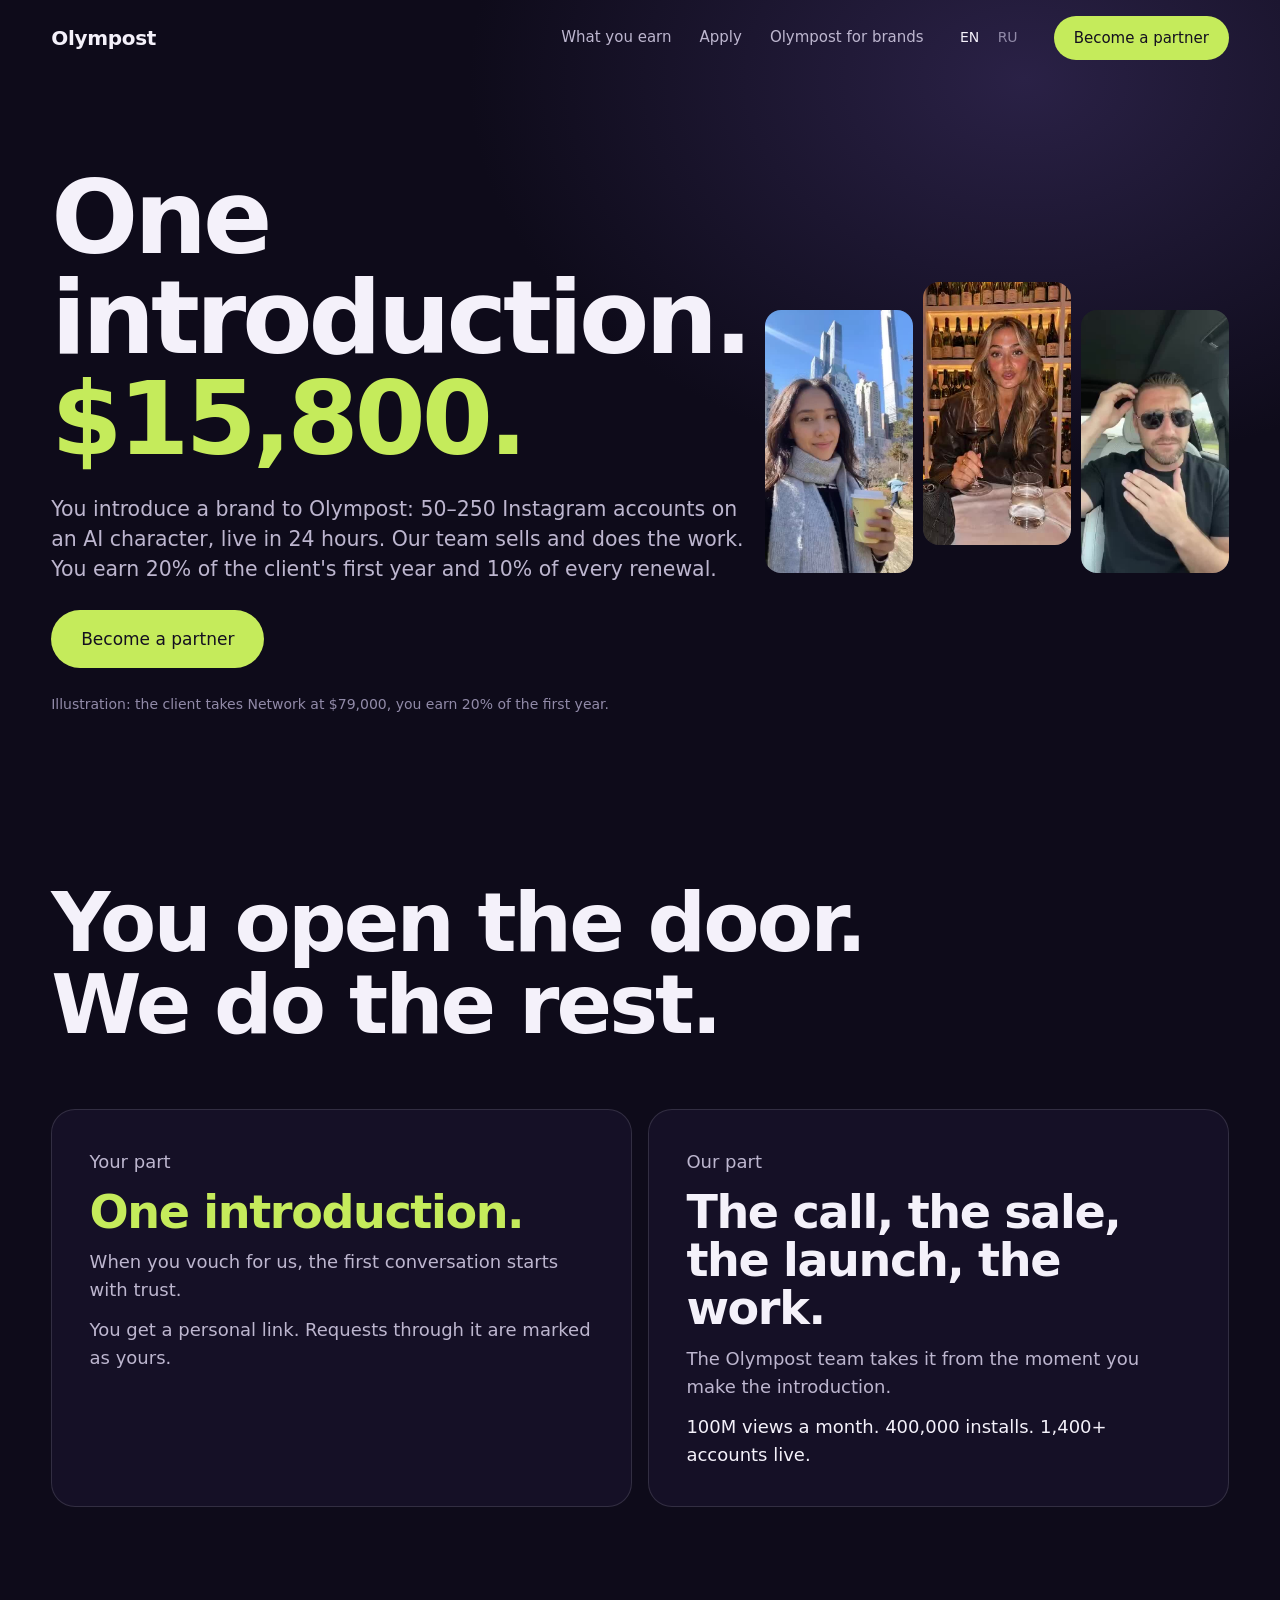
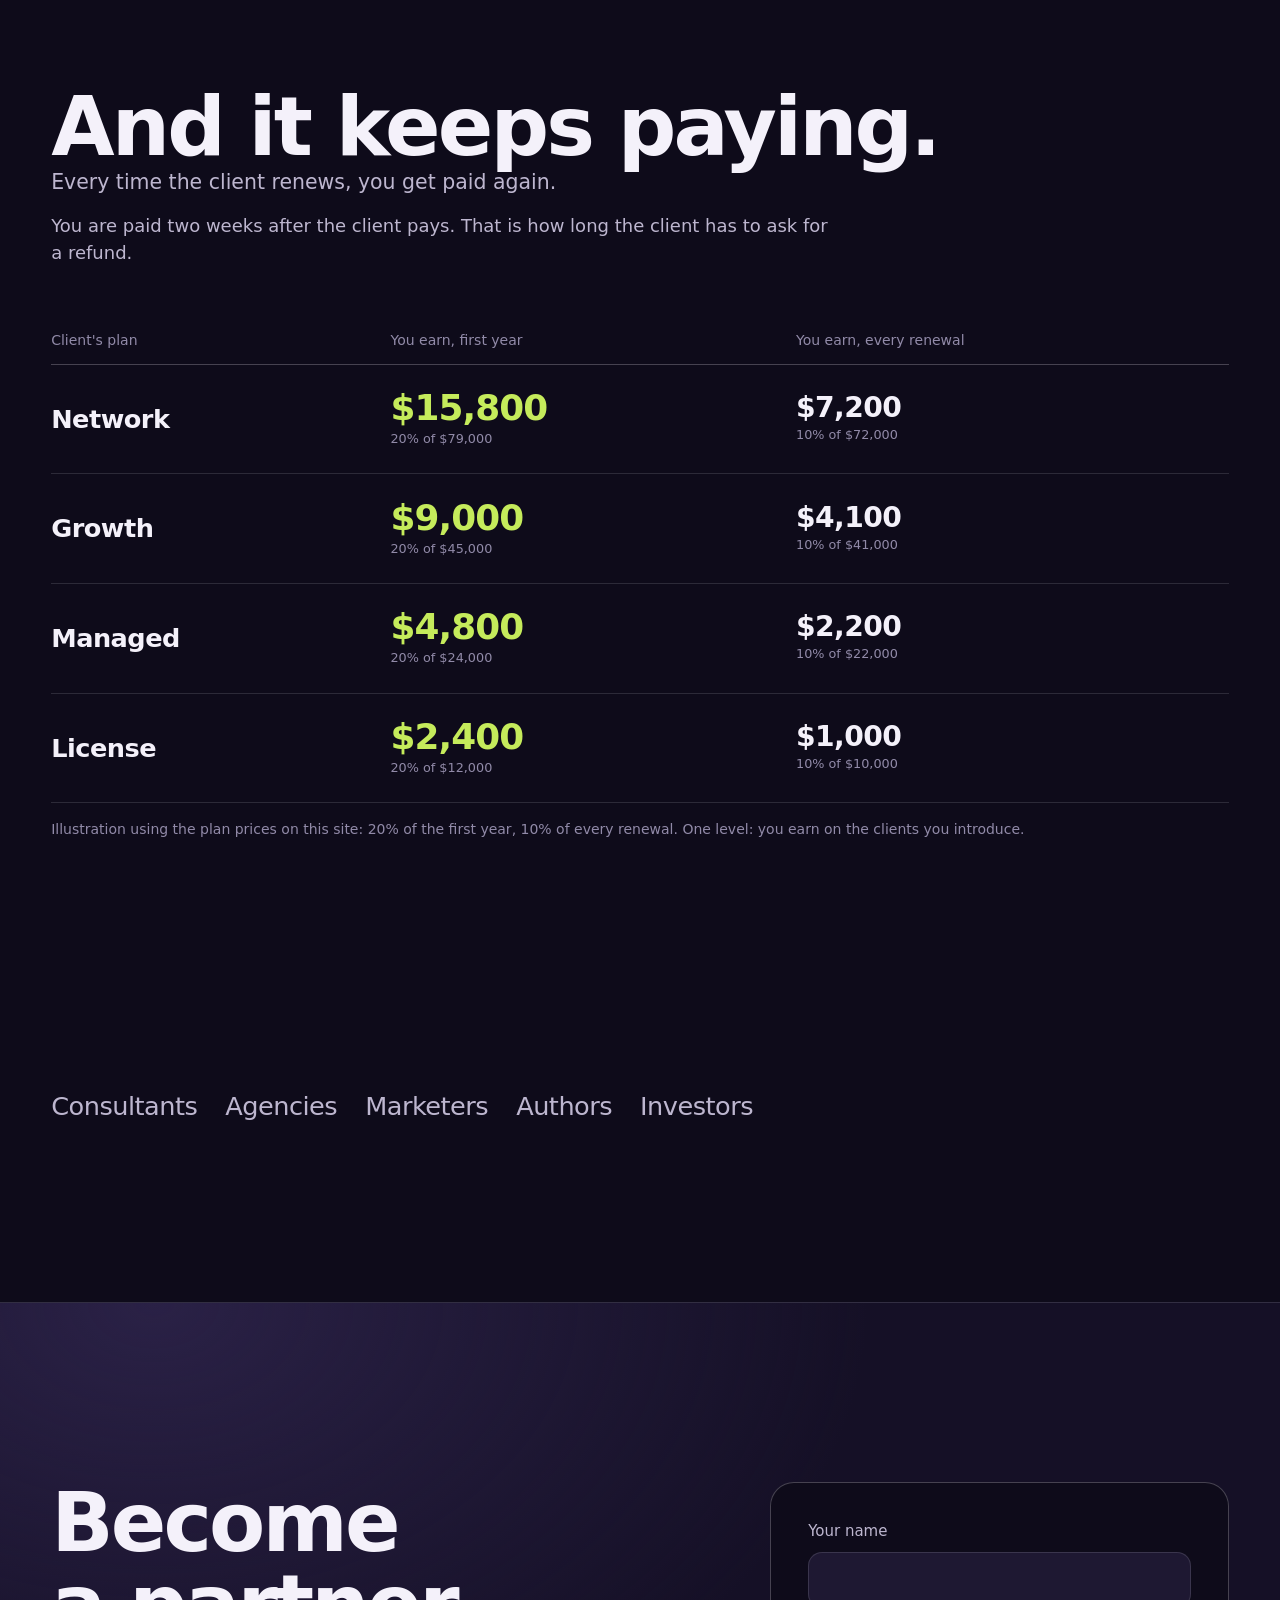
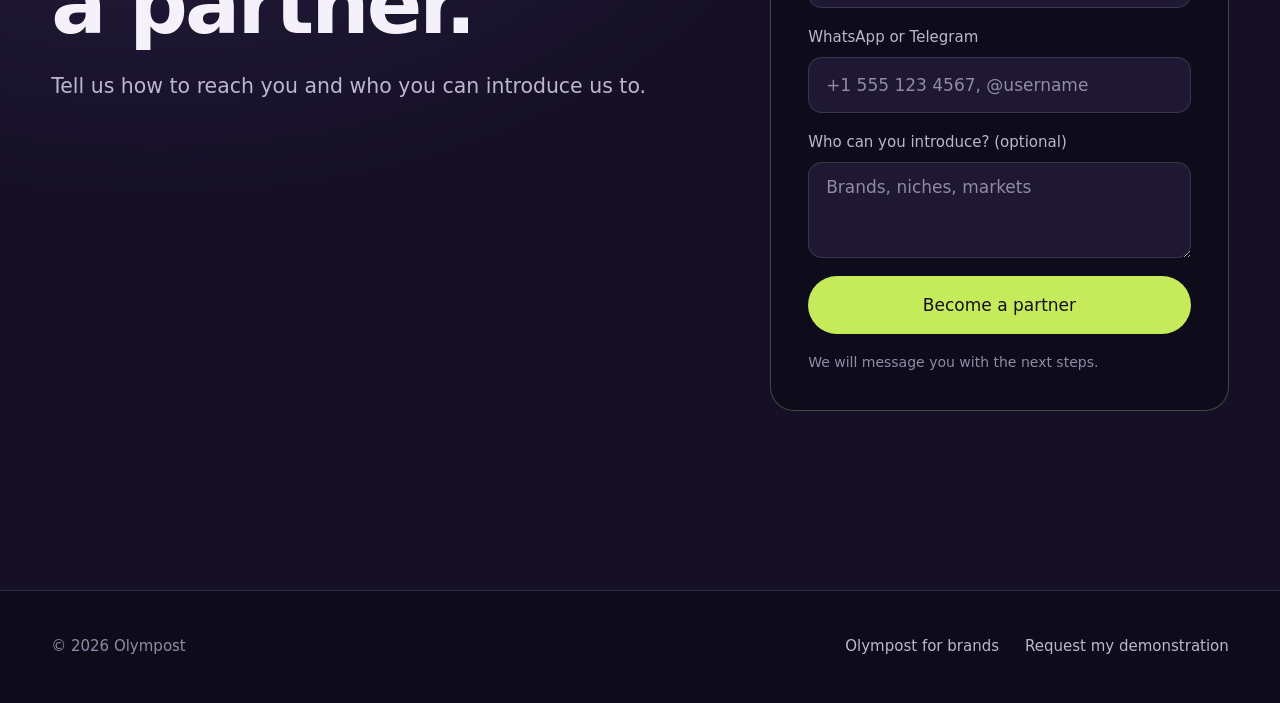
==== partners/index.html @ b5b93107 "Launch: add partner page" ====
<!doctype html>
<html lang="en" data-base="../">
<head>
<meta charset="utf-8">
<meta name="viewport" content="width=device-width, initial-scale=1, viewport-fit=cover">
<title>Olympost partners. One introduction, $15,800.</title>
<meta name="description" content="Introduce a brand to Olympost. Our team sells and runs everything. You earn 20% of the first year and 10% of every renewal.">
<link rel="canonical" href="https://olympost.co/partners/">
<meta name="theme-color" content="#0E0B1A">
<meta name="color-scheme" content="dark">
<meta property="og:type" content="website">
<meta property="og:site_name" content="Olympost">
<meta property="og:url" content="https://olympost.co/partners/">
<meta property="og:title" content="One introduction. $15,800.">
<meta property="og:description" content="Illustration: 20% of the $79,000 Network plan. Introduce a brand to Olympost, our team sells and runs everything. 20% of the first year, 10% of every renewal.">
<meta property="og:image" content="https://olympost.co/assets/og-partners.jpg">
<meta property="og:image:width" content="1200">
<meta property="og:image:height" content="630">
<meta name="twitter:card" content="summary_large_image">
<meta name="twitter:image" content="https://olympost.co/assets/og-partners.jpg">
<link rel="icon" href="[data-uri]" type="image/svg+xml">
<link rel="preload" href="../assets/fonts/geologica-600-lat.woff2" as="font" type="font/woff2" crossorigin>
<link rel="preload" href="../assets/fonts/golos-400-lat.woff2" as="font" type="font/woff2" crossorigin>
<link rel="stylesheet" href="../assets/css/fonts.css">
<link rel="stylesheet" href="../assets/css/site.css">
<script>document.documentElement.classList.add('js');</script>
</head>
<body id="top">
<a class="skip" href="#main" data-t="skip">Skip to content</a>

<header class="top">
  <div class="top-in">
    <a class="logo" href="../">Olympost</a>
    <nav class="nav" id="nav" aria-label="Main">
      <a href="#pay" data-t="n1">What you earn</a>
      <a href="#apply" data-t="n2">Apply</a>
      <a href="../" data-t="n3">Olympost for brands</a>
    </nav>
    <div class="lang" role="group" aria-label="Language">
      <button type="button" data-lang="en" aria-pressed="true">EN</button>
      <button type="button" data-lang="ru" aria-pressed="false">RU</button>
    </div>
    <a class="btn btn-sm" href="#apply" data-t="cta">Become a partner</a>
    <button class="burger" type="button" aria-label="Menu" aria-controls="nav" aria-expanded="false">≡</button>
  </div>
</header>

<main id="main">
<section class="p-hero" aria-labelledby="h-hero">
  <div class="wrap p-hero-g">
  <div class="p-hero-l">
    <h1 id="h-hero" data-t="h1">One introduction.<br><em>$15,800.</em></h1>
    <p class="lead" data-t="h2">You introduce a brand to Olympost: <span class="nb">50–250</span> Instagram accounts on an <span class="nb">AI character</span>, live in 24 hours. Our team sells and does the work. You earn 20% of the client's first year and 10% of every renewal.</p>
    <a class="btn" href="#apply" data-t="cta2">Become a partner</a>
    <p class="fine" data-t="h3">Illustration: the client takes Network at $79,000, you earn 20% of the first year.</p>
  </div>
  <div class="p-show" aria-hidden="true"><div data-reel="g10"></div><div data-reel="r1"></div><div data-reel="g09"></div></div>
  </div>
</section>

<section class="sec sec-mid" aria-labelledby="h-parts">
  <div class="wrap">
    <h2 id="h-parts" class="rv" data-t="w0">You open the door. We do the rest.</h2>
    <div class="parts">
      <div class="part me rv">
        <p data-t="w1">Your part</p>
        <p class="big" data-t="w2">One introduction.</p>
        <p data-t="w3">When you vouch for us, the first conversation starts with trust.</p>
        <p data-t="w7">You get a personal link. Requests through it are marked as yours.</p>
      </div>
      <div class="part us rv">
        <p data-t="w4">Our part</p>
        <p class="big" data-t="w5">The call, the sale, the launch, the work.</p>
        <p data-t="w6">The Olympost team takes it from the moment you make the introduction.</p>
        <p class="proof" data-t="w8">100M views a month. 400,000 installs. 1,400+ accounts live.</p>
      </div>
    </div>
  </div>
</section>

<section class="sec sec-next" id="pay" aria-labelledby="h-pay">
  <div class="wrap">
    <h2 id="h-pay" class="rv" data-t="p0">And it keeps paying.</h2>
    <p class="lead rv pay-lead" data-t="p1">Every time the client renews, you get paid again.</p>
    <p class="rv pay-when" data-t="pw">You are paid two weeks after the client pays. That is how long the client has to ask for a refund.</p>
    <table class="pay rv">
      <caption data-t="p2">Illustration using the plan prices on this site: 20% of the first year, 10% of every renewal. One level: you earn on the clients you introduce.</caption>
      <thead><tr>
        <th scope="col" data-t="p3">Client's plan</th>
        <th scope="col" data-t="p4">You earn, first year</th>
        <th scope="col" data-t="p5">You earn, every renewal</th>
      </tr></thead>
      <tbody>
        <tr><td>Network</td><td class="yes" data-t="r1a">$15,800<span class="sm">20% of $79,000</span></td><td class="ren" data-t="r1b">$7,200<span class="sm">10% of $72,000</span></td></tr>
        <tr><td>Growth</td><td class="yes" data-t="r2a">$9,000<span class="sm">20% of $45,000</span></td><td class="ren" data-t="r2b">$4,100<span class="sm">10% of $41,000</span></td></tr>
        <tr><td>Managed</td><td class="yes" data-t="r3a">$4,800<span class="sm">20% of $24,000</span></td><td class="ren" data-t="r3b">$2,200<span class="sm">10% of $22,000</span></td></tr>
        <tr><td>License</td><td class="yes" data-t="r4a">$2,400<span class="sm">20% of $12,000</span></td><td class="ren" data-t="r4b">$1,000<span class="sm">10% of $10,000</span></td></tr>
      </tbody>
    </table>
  </div>
</section>

<section class="sec sec-next" aria-labelledby="h-who">
  <div class="wrap">
    <h2 id="h-who" class="rv h-small" data-t="o0">For anyone with access to brands</h2>
    <ul class="who rv">
      <li data-t="o1">Consultants</li><li data-t="o2">Agencies</li><li data-t="o3">Marketers</li><li data-t="o4">Authors</li><li data-t="o5">Investors</li>
    </ul>
  </div>
</section>

<section class="sec invite" id="apply" aria-labelledby="h-apply" data-book>
  <div class="wrap invite-g">
    <div class="invite-l">
      <h2 id="h-apply" class="rv" data-t="f0">Become a partner.</h2>
      <p class="lead rv" data-t="f1">Tell us how to reach you and who you can introduce us to.</p>
    </div>
    <div class="rv">
      <form class="card-f" id="partner-form" novalidate>
        <div class="fld">
          <label for="pt-name" data-t="f2">Your name</label>
          <input id="pt-name" name="name" type="text" autocomplete="name" aria-describedby="pt-name-err">
          <span class="err" id="pt-name-err" hidden data-t="f3">Enter your name.</span>
        </div>
        <div class="fld">
          <label for="pt-contact" data-t="f4">WhatsApp or Telegram</label>
          <input id="pt-contact" name="contact" type="text" autocomplete="tel" placeholder="+1 555 123 4567, @username" data-tp="f5" aria-describedby="pt-contact-err">
          <span class="err" id="pt-contact-err" hidden data-t="f6">Enter a WhatsApp number with the country code, or a Telegram @username.</span>
        </div>
        <div class="fld">
          <label for="pt-access" data-t="f7">Who can you introduce? (optional)</label>
          <textarea id="pt-access" name="access" rows="3" maxlength="500" placeholder="Brands, niches, markets" data-tp="f8"></textarea>
        </div>
        <div class="hp" aria-hidden="true"><label for="pt-web">Website</label><input id="pt-web" name="website" type="text" tabindex="-1" autocomplete="off"></div>
        <button class="btn" type="submit" data-t="f9">Become a partner</button>
        <p class="fine" data-t="f10">We will message you with the next steps.</p>
        <p class="form-msg" role="alert"></p>
      </form>
      <div class="done" id="partner-form-done" hidden role="status"><h3></h3><p></p></div>
    </div>
  </div>
</section>
</main>

<footer class="foot">
  <div class="wrap foot-in">
    <span>© 2026 Olympost</span>
    <nav class="foot-nav" aria-label="Footer">
      <a href="../" data-t="n4">Olympost for brands</a>
      <a href="../#book" data-t="n5">Request my demonstration</a>
    </nav>
  </div>
</footer>

<div class="mbar"><a class="btn" href="#apply" data-t="cta3">Become a partner</a></div>

<script type="application/json" id="i18n-ru">{"title":"Партнёры Olympost. Одно знакомство, $15 800.","p":{"f5":"+7 900 123 45 67, @username","f8":"Бренды, ниши, рынки"},"t":{"skip":"К содержанию","n1":"Сколько вы заработаете","n2":"Заявка","n3":"Olympost для брендов","cta":"Стать партнёром","h1":"Одно знакомство.<br><em>$15 800.<\/em>","h2":"Вы знакомите бренд с Olympost: <span class=\"nb\">50–250</span> Instagram-аккаунтов с <span class=\"nb\">AI-персонажем</span>, запуск за 24 часа. Наша команда продаёт и делает всю работу. Вы получаете 20% от первого года клиента и 10% от каждого продления.","cta2":"Стать партнёром","h3":"Для иллюстрации: клиент берёт Network за $79 000, вы получаете 20% от первого года.","w0":"Вы открываете дверь. Остальное делаем мы.","w1":"Ваша часть","w2":"Одно знакомство.","w3":"Когда за нас ручаетесь вы, разговор начинается с доверия.","w7":"Вы получаете личную ссылку. Заявки по ней закрепляются за вами.","pw":"Выплата приходит через две недели после оплаты клиента. Столько у клиента есть, чтобы запросить возврат.","w4":"Наша часть","w5":"Созвон, продажа, запуск, работа.","w6":"Команда Olympost берёт всё на себя с момента знакомства.","p0":"И это не разовая выплата.","p1":"Каждый раз, когда клиент продлевает, вы снова получаете деньги.","p2":"Иллюстрация по ценам тарифов на сайте: 20% от первого года, 10% от каждого продления. Один уровень: вы зарабатываете на клиентах, которых привели сами.","p3":"Тариф клиента","p4":"Вы получаете за первый год","p5":"Вы получаете за каждое продление","r1a":"$15 800<span class=\"sm\">20% от $79 000<\/span>","r1b":"$7 200<span class=\"sm\">10% от $72 000<\/span>","r2a":"$9 000<span class=\"sm\">20% от $45 000<\/span>","r2b":"$4 100<span class=\"sm\">10% от $41 000<\/span>","r3a":"$4 800<span class=\"sm\">20% от $24 000<\/span>","r3b":"$2 200<span class=\"sm\">10% от $22 000<\/span>","r4a":"$2 400<span class=\"sm\">20% от $12 000<\/span>","r4b":"$1 000<span class=\"sm\">10% от $10 000<\/span>","o0":"Для всех, у кого есть доступ к брендам","o1":"Консультанты","o2":"Агентства","o3":"Маркетологи","o4":"Авторы","o5":"Инвесторы","f0":"Станьте партнёром.","f1":"Расскажите, как с вами связаться и с кем вы можете нас познакомить.","f2":"Ваше имя","f3":"Укажите имя.","f4":"WhatsApp или Telegram","f6":"Укажите номер WhatsApp с кодом страны или @username в Telegram.","f7":"С кем можете познакомить? (необязательно)","f9":"Стать партнёром","n4":"Olympost для брендов","n5":"Запросить демонстрацию","cta3":"Стать партнёром","f10":"Напишем и расскажем, что дальше.","w8":"100 млн просмотров в месяц. 400 000 установок. 1 400+ аккаунтов в работе."}}</script>
<script src="../assets/js/site.js"></script>
</body>
</html>
---- assets/css/fonts.css ----
@font-face{font-family:"Geologica";font-weight:500;font-display:swap;src:url(../fonts/geologica-500-lat.woff2) format("woff2");unicode-range:U+0000-00FF,U+0131,U+0152-0153,U+02BB-02BC,U+02C6,U+02DA,U+02DC,U+0304,U+0308,U+0329,U+2000-206F,U+20AC,U+2122,U+2191,U+2193,U+2212,U+2215,U+FEFF,U+FFFD}
@font-face{font-family:"Geologica";font-weight:500;font-display:swap;src:url(../fonts/geologica-500-cyr.woff2) format("woff2");unicode-range:U+0301,U+0400-045F,U+0490-0491,U+04B0-04B1,U+2116}
@font-face{font-family:"Geologica";font-weight:600;font-display:swap;src:url(../fonts/geologica-600-lat.woff2) format("woff2");unicode-range:U+0000-00FF,U+0131,U+0152-0153,U+02BB-02BC,U+02C6,U+02DA,U+02DC,U+0304,U+0308,U+0329,U+2000-206F,U+20AC,U+2122,U+2191,U+2193,U+2212,U+2215,U+FEFF,U+FFFD}
@font-face{font-family:"Geologica";font-weight:600;font-display:swap;src:url(../fonts/geologica-600-cyr.woff2) format("woff2");unicode-range:U+0301,U+0400-045F,U+0490-0491,U+04B0-04B1,U+2116}
@font-face{font-family:"Golos Text";font-weight:400;font-display:swap;src:url(../fonts/golos-400-lat.woff2) format("woff2");unicode-range:U+0000-00FF,U+0131,U+0152-0153,U+02BB-02BC,U+02C6,U+02DA,U+02DC,U+0304,U+0308,U+0329,U+2000-206F,U+20AC,U+2122,U+2191,U+2193,U+2212,U+2215,U+FEFF,U+FFFD}
@font-face{font-family:"Golos Text";font-weight:400;font-display:swap;src:url(../fonts/golos-400-cyr.woff2) format("woff2");unicode-range:U+0301,U+0400-045F,U+0490-0491,U+04B0-04B1,U+2116}
@font-face{font-family:"Golos Text";font-weight:500;font-display:swap;src:url(../fonts/golos-500-lat.woff2) format("woff2");unicode-range:U+0000-00FF,U+0131,U+0152-0153,U+02BB-02BC,U+02C6,U+02DA,U+02DC,U+0304,U+0308,U+0329,U+2000-206F,U+20AC,U+2122,U+2191,U+2193,U+2212,U+2215,U+FEFF,U+FFFD}
@font-face{font-family:"Golos Text";font-weight:500;font-display:swap;src:url(../fonts/golos-500-cyr.woff2) format("woff2");unicode-range:U+0301,U+0400-045F,U+0490-0491,U+04B0-04B1,U+2116}
@font-face{font-family:"Geologica Fallback";src:local("Arial"),local("Helvetica"),local("Roboto");size-adjust:106%;ascent-override:92%;descent-override:24%}
@font-face{font-family:"Golos Fallback";src:local("Arial"),local("Helvetica"),local("Roboto");size-adjust:102%;ascent-override:96%;descent-override:26%}
---- assets/css/site.css ----
:root{
  --ink:#0E0B1A; --ink-2:#151026; --ink-3:#1E1832;
  --fg:#F4F1FA; --fg-2:#BDB6CF; --fg-3:#918AA8;
  --line:rgba(244,241,250,.13); --line-2:rgba(244,241,250,.24);
  --lime:#C5EB5B; --lime-2:#D6F57A; --lime-ink:#14101F; --amber:#F5A83C; --err:#FF8E7F;
  --display:"Geologica","Geologica Fallback",ui-sans-serif,system-ui,-apple-system,"Segoe UI",sans-serif;
  --body:"Golos Text","Golos Fallback",ui-sans-serif,system-ui,-apple-system,"Segoe UI",sans-serif;
  --gut:clamp(20px,4vw,56px); --max:1320px; --sec:clamp(96px,14vw,200px);
  --ease:cubic-bezier(.2,.7,.2,1);
}
*,*::before,*::after{box-sizing:border-box}
html{scroll-behavior:smooth;scroll-padding-top:88px;-webkit-text-size-adjust:100%;color-scheme:dark}
body{margin:0;background:var(--ink);color:var(--fg);font:400 18px/1.55 var(--body);-webkit-font-smoothing:antialiased;overflow-x:hidden}
h1,h2,h3,p,ul,ol,dl,dd,figure{margin:0;padding:0}
ul,ol{list-style:none}
a{color:inherit}
img,video{display:block;max-width:100%}
summary{cursor:pointer;list-style:none}
summary::-webkit-details-marker{display:none}
:focus-visible{outline:2px solid var(--lime);outline-offset:3px;border-radius:6px}
.skip{position:absolute;left:-999px;top:8px;z-index:60;background:var(--lime);color:var(--lime-ink);padding:10px 16px;border-radius:999px}
.skip:focus{left:12px}
.wrap{width:100%;max-width:var(--max);margin:0 auto;padding:0 var(--gut)}
.sec{padding:var(--sec) 0}
.sec-videos{padding-bottom:calc(var(--sec)*.5)}
.sec-mid{padding-top:calc(var(--sec)*.5)}
.sec-next{padding-top:0}
.h-small{font-size:clamp(28px,3.2vw,44px);letter-spacing:-.03em}

/* type */
h1,h2,h3{font-family:var(--display);font-weight:600;text-wrap:balance}
h1{font-size:clamp(46px,8vw,120px);line-height:.98;letter-spacing:-.04em}
h2{font-size:clamp(40px,6.4vw,92px);line-height:1;letter-spacing:-.035em}
h3{font-size:clamp(24px,2.4vw,32px);line-height:1.15;letter-spacing:-.02em}
h1 em,h2 em{font-style:normal;color:var(--fg-3)}
.lead{color:var(--fg-2);font-size:clamp(18px,1.6vw,23px);line-height:1.45;max-width:36em}
.fine{color:var(--fg-3);font-size:14px;line-height:1.5}

/* buttons */
.btn{display:inline-flex;align-items:center;justify-content:center;gap:10px;min-height:58px;padding:0 30px;border-radius:999px;border:0;background:var(--lime);color:var(--lime-ink);font:500 17px/1 var(--display);text-decoration:none;cursor:pointer;transition:background-color .2s var(--ease),transform .2s var(--ease),box-shadow .3s var(--ease)}
.btn:hover{background:var(--lime-2);transform:translateY(-2px);box-shadow:0 14px 44px rgba(197,235,91,.26)}
.btn:active{transform:none;box-shadow:none}
.btn[disabled]{opacity:.6;cursor:progress;transform:none;box-shadow:none}
.btn-sm{min-height:44px;padding:0 20px;font-size:15px}
.btn-ghost{background:transparent;color:var(--fg);box-shadow:inset 0 0 0 1px var(--line-2)}
.btn-ghost:hover{background:rgba(244,241,250,.07);box-shadow:inset 0 0 0 1px var(--fg-3)}
.link{color:var(--fg);text-decoration:underline;text-decoration-color:var(--line-2);text-underline-offset:5px;transition:text-decoration-color .2s}
.link:hover{text-decoration-color:var(--lime)}

/* header */
.top{position:fixed;z-index:40;top:0;left:0;right:0;transition:background-color .3s,box-shadow .3s}
.top.solid{background:rgba(14,11,26,.82);backdrop-filter:blur(14px);-webkit-backdrop-filter:blur(14px);box-shadow:0 1px 0 var(--line)}
.top-in{display:flex;align-items:center;gap:28px;height:76px;max-width:var(--max);margin:0 auto;padding:0 var(--gut)}
.logo{font:600 20px/1 var(--display);letter-spacing:-.015em;text-decoration:none;margin-right:auto}
.nav{display:flex;gap:28px;font-size:15px}
.nav a{color:var(--fg-2);text-decoration:none;transition:color .2s}
.nav a:hover{color:var(--fg)}
.lang{display:flex;gap:2px;font-size:14px}
.lang button{all:unset;cursor:pointer;min-width:36px;height:36px;text-align:center;border-radius:999px;color:var(--fg-3);transition:color .2s}
.lang button:hover{color:var(--fg)}
.lang button[aria-pressed=true]{color:var(--fg)}
.lang button:focus-visible{outline:2px solid var(--lime)}
.burger{all:unset;display:none;cursor:pointer;width:44px;height:44px;text-align:center;font-size:22px;line-height:44px}
.burger:focus-visible{outline:2px solid var(--lime);border-radius:8px}
@media (max-width:980px){
  .nav{display:none;position:absolute;top:100%;left:0;right:0;flex-direction:column;gap:0;padding:6px var(--gut) 18px;background:rgba(14,11,26,.97)}
  .nav.open{display:flex}
  .nav a{padding:14px 0;font-size:18px;border-bottom:1px solid var(--line)}
  .burger{display:block}
  .top-in{gap:8px;height:64px}
  .top .btn-sm{display:none}
}

/* hero */
.hero{position:relative;min-height:100vh;min-height:100svh;display:flex;overflow:hidden;isolation:isolate}
.wall{position:absolute;z-index:-2;inset:-14% -6%;display:grid;grid-template-columns:repeat(7,1fr);gap:12px;transform:rotate(-4deg)}
.wall-col{display:grid;gap:12px;align-content:start;animation:drift 46s ease-in-out infinite alternate;will-change:transform}
.wall-col:nth-child(even){margin-top:-110px;animation-direction:alternate-reverse}
.tile{position:relative;aspect-ratio:9/16;border-radius:16px;overflow:hidden;background:var(--ink-3)}
.tile img,.tile video{position:absolute;inset:0;width:100%;height:100%;object-fit:cover}
@keyframes drift{from{transform:translateY(-3%)}to{transform:translateY(3%)}}
.veil{position:absolute;z-index:-1;inset:0;background:radial-gradient(72% 78% at 50% 54%,rgba(14,11,26,.88) 30%,rgba(14,11,26,.6) 66%,rgba(14,11,26,.22) 100%),linear-gradient(0deg,var(--ink) 0,transparent 24%)}
.hero-in{margin:auto;display:flex;flex-direction:column;align-items:center;text-align:center;gap:clamp(20px,2.4vw,30px);padding:96px var(--gut) 48px}
.hero .fine{max-width:34em;text-wrap:balance}
.nb{white-space:nowrap}
.hero .fine a{color:var(--fg-2)}
@media (max-width:700px){
  .wall{grid-template-columns:repeat(3,1fr);inset:-5% -24%}
  .wall-col:nth-child(n+4){display:none}
  .veil{background:linear-gradient(0deg,var(--ink) 38%,rgba(14,11,26,.88) 60%,rgba(14,11,26,.12) 100%)}
  .hero-in{margin:auto 0 0;align-items:flex-start;text-align:left;padding:96px var(--gut) 34px}
}

/* showcase */
.show-head{display:grid;grid-template-columns:minmax(0,7fr) minmax(0,5fr);gap:22px clamp(24px,4vw,60px);align-items:end;margin-bottom:clamp(32px,3.4vw,48px)}
@media (max-width:860px){.show-head{grid-template-columns:1fr}}
[data-reel]{aspect-ratio:9/16;border-radius:16px;background:var(--ink-3)}
.reel{display:flex;gap:16px;overflow-x:auto;scroll-snap-type:x proximity;padding:0 max(var(--gut),calc((100vw - var(--max))/2 + var(--gut))) 18px;scrollbar-width:none;-ms-overflow-style:none}
.reel::-webkit-scrollbar{display:none}
.reel figure{flex:0 0 clamp(216px,18.4vw,268px);scroll-snap-align:center}
.reel .tile{border-radius:20px}
.reel figcaption{margin-top:12px;color:var(--fg-3);font-size:14px}
.reel-nav{display:flex;gap:8px;justify-content:flex-end;margin-top:10px}
.reel-nav button{all:unset;cursor:pointer;width:52px;height:52px;border-radius:50%;text-align:center;line-height:52px;font-size:20px;color:var(--fg);box-shadow:inset 0 0 0 1px var(--line-2);transition:background-color .2s,box-shadow .2s}
.reel-nav button:hover{background:rgba(244,241,250,.08);box-shadow:inset 0 0 0 1px var(--fg-3)}
@media (hover:none){.reel-nav{display:none}}

/* numbers */
.nums{display:grid;grid-template-columns:1fr 1fr;gap:clamp(48px,6vw,90px) clamp(32px,5vw,80px);margin-top:clamp(40px,5vw,72px)}
@media (max-width:760px){.nums{grid-template-columns:1fr}}
.num-big{font:600 clamp(60px,10.5vw,158px)/.95 var(--display);letter-spacing:-.05em;color:var(--lime);font-variant-numeric:tabular-nums}
.num-label{font:600 clamp(22px,2.4vw,34px)/1.1 var(--display);letter-spacing:-.03em;margin-top:clamp(10px,1.4vw,20px)}
.num-text{color:var(--fg-2);margin-top:14px;max-width:34em}
.num-text b{color:var(--fg);font-weight:500}

/* network */
.net{background:var(--ink-2);border-top:1px solid var(--line);border-bottom:1px solid var(--line)}
.net-g{display:grid;grid-template-columns:minmax(0,5fr) minmax(0,7fr);gap:clamp(40px,6vw,90px);align-items:center}
.net-head{display:grid;gap:22px}
.board{display:grid;grid-template-columns:repeat(3,1fr);gap:12px}
.acct{position:relative;aspect-ratio:1;border-radius:16px;overflow:hidden;background:var(--ink-3);box-shadow:inset 0 0 0 1px var(--line);transition:box-shadow .5s var(--ease)}
.acct img{position:absolute;inset:0;width:100%;height:100%;object-fit:cover;transition:opacity .9s var(--ease),filter .9s var(--ease)}
.acct[data-s=make] img{opacity:.42}
.acct[data-s=approve]{box-shadow:inset 0 0 0 2px var(--fg)}
.acct[data-s=pub]{box-shadow:inset 0 0 0 2px var(--lime)}
.acct::after{content:"";position:absolute;inset:0;background:linear-gradient(0deg,rgba(14,11,26,.92),transparent 62%)}
.acct-b{position:absolute;z-index:2;left:12px;right:12px;bottom:12px;display:grid;gap:3px;font-size:13px;line-height:1.3}
.acct-h{font-weight:500;white-space:nowrap;overflow:hidden;text-overflow:ellipsis}
.acct-n{color:var(--fg-2);font-size:12px;white-space:nowrap;overflow:hidden;text-overflow:ellipsis}
.acct-s{display:flex;align-items:center;gap:7px;margin-top:4px;color:var(--fg)}
.acct-s i{flex:none;width:7px;height:7px;border-radius:50%;background:var(--lime)}
.acct[data-s=make] .acct-s i{background:var(--amber)}
.acct[data-s=approve] .acct-s i{background:var(--fg)}
.acct-p{position:absolute;z-index:2;left:0;bottom:0;height:3px;width:100%;background:var(--amber);transform:scaleX(0);transform-origin:left}
.acct[data-s=pub] .acct-p{background:var(--lime)}
.net-foot{display:flex;flex-wrap:wrap;gap:clamp(24px,5vw,72px);margin-top:28px;align-items:baseline}
.net-foot div{display:grid;gap:2px}
.net-foot b{font:600 clamp(28px,3vw,40px)/1 var(--display);letter-spacing:-.02em;font-variant-numeric:tabular-nums}
.net-foot .tag{width:100%}
.net-foot span{color:var(--fg-3);font-size:14px}
@media (max-width:980px){.net-g{grid-template-columns:1fr}.board{grid-template-columns:repeat(2,1fr)}.acct:nth-child(n+7){display:none}}
@media (max-width:560px){.board{gap:8px}.acct-b{left:8px;right:8px;bottom:9px;font-size:12px}.acct-n{font-size:11px}.acct-s{gap:5px}}

/* contrast */
.versus{display:grid;grid-template-columns:1fr 1fr;gap:clamp(40px,7vw,110px);margin-top:clamp(48px,6vw,88px)}
.versus .lab{color:var(--fg-3);font-size:15px;margin-bottom:22px}
.old li{text-decoration:line-through;text-decoration-thickness:2px;text-decoration-color:var(--fg-3);transition:text-decoration-color .9s var(--ease);font:600 clamp(24px,3vw,42px)/1.25 var(--display);letter-spacing:-.025em;color:var(--fg-3)}
.js .old li.rv{text-decoration-color:transparent}
.js .old li.rv.in{text-decoration-color:var(--fg-3);transition:opacity .8s var(--ease),transform .8s var(--ease),text-decoration-color .9s .35s var(--ease)}
.one{font:600 clamp(56px,8vw,120px)/.98 var(--display);letter-spacing:-.04em;color:var(--lime)}
.versus p.lead{margin-top:22px}
@media (max-width:760px){.versus{grid-template-columns:1fr}}

/* moves */
.moves{display:grid;grid-template-columns:repeat(3,1fr);gap:clamp(24px,3vw,44px);margin-top:clamp(48px,6vw,84px)}
.moves li{border-top:1px solid var(--line-2);padding-top:22px;display:grid;gap:12px;align-content:start}
.moves p{color:var(--fg-2)}
.moves .k{color:var(--fg-3);font:500 15px/1 var(--display)}
.mv-big h3{order:-1}
.moves .k-big{font:600 clamp(44px,5vw,72px)/1 var(--display);letter-spacing:-.035em;color:var(--lime)}
.intrigue{display:flex;flex-wrap:wrap;gap:24px 40px;align-items:center;margin-top:clamp(48px,6vw,84px)}
.intrigue p{font:600 clamp(24px,2.6vw,36px)/1.15 var(--display);letter-spacing:-.025em;max-width:22em}
@media (max-width:860px){.moves{grid-template-columns:1fr}}

/* fears */
.fears{margin-top:clamp(40px,5vw,72px);border-bottom:1px solid var(--line)}
.fears li{display:grid;grid-template-columns:minmax(0,5fr) minmax(0,7fr);gap:14px clamp(24px,5vw,80px);padding:clamp(28px,3vw,44px) 0;border-top:1px solid var(--line)}
.fears p{color:var(--fg-2)}
.fears p b{color:var(--fg);font-weight:500}
@media (max-width:760px){.fears li{grid-template-columns:1fr}}

/* agencies */
.agency{background:var(--ink-2);border-top:1px solid var(--line);border-bottom:1px solid var(--line)}
.agency-g{display:grid;grid-template-columns:minmax(0,6fr) minmax(0,5fr);gap:clamp(40px,6vw,100px);align-items:end}
.agency-g>div{display:grid;gap:22px}
.sum{display:grid;gap:12px}
.sum .eq{font:600 clamp(26px,2.8vw,38px)/1.15 var(--display);letter-spacing:-.025em}
.sum .eq b{color:var(--lime);font-weight:600}
.sum{justify-items:start}
.ag-note{color:var(--fg-2)}
.sum .btn{margin-top:8px}
@media (max-width:860px){.agency-g{grid-template-columns:1fr}}

/* price */
.price-head{display:grid;gap:22px}
.entries{display:grid;grid-template-columns:1fr 1fr;gap:16px;margin-top:clamp(36px,4vw,56px)}
.entry{display:grid;gap:14px;align-content:start;justify-items:start;padding:clamp(26px,3vw,44px);border-radius:24px;background:var(--ink-2);box-shadow:inset 0 0 0 1px var(--line);transition:box-shadow .3s}
.entry:hover{box-shadow:inset 0 0 0 1px var(--line-2)}
.entry .amt{font:600 22px/1 var(--display);letter-spacing:-.035em}
.entry .amt small{font:400 16px/1 var(--body);letter-spacing:0;color:var(--fg-3);margin-left:8px}
.entry p{color:var(--fg-2)}
.entry p.amt{color:var(--fg)}
.entry .btn{margin-top:10px}
.plans-line{font:600 clamp(24px,2.8vw,38px)/1.15 var(--display);letter-spacing:-.025em;margin-top:clamp(22px,2.4vw,32px)}
.more{margin-top:18px;border-top:1px solid var(--line)}
.more>summary{display:flex;justify-content:space-between;align-items:center;gap:16px;min-height:76px;font:500 clamp(19px,1.7vw,24px)/1.2 var(--display);color:var(--fg);border-bottom:1px solid var(--line);transition:color .2s}
.more>summary:hover{color:var(--lime)}
.more>summary::after{content:"+";font:400 26px/1 var(--display);color:var(--fg-3);transition:transform .25s var(--ease)}
.more[open]>summary::after{transform:rotate(45deg)}
.plan{display:grid;grid-template-columns:minmax(0,3fr) minmax(0,3fr) minmax(0,6fr);gap:6px clamp(16px,3vw,40px);padding:26px 0;border-bottom:1px solid var(--line)}
.plan .p{font:600 clamp(24px,2.4vw,32px)/1.1 var(--display);letter-spacing:-.02em}
.plan .p small{display:block;margin-top:6px;font:400 14px/1.4 var(--body);letter-spacing:0;color:var(--fg-3)}
.plan p{color:var(--fg-2);font-size:16px}
.plan p b{color:var(--fg);font-weight:500}
.plans-note{display:grid;gap:8px;padding:24px 0}
@media (max-width:860px){.entries{grid-template-columns:1fr}.plan{grid-template-columns:1fr}}

/* invitation */
.invite{background:radial-gradient(90% 90% at 12% 0%,#2A2146 0,transparent 62%),var(--ink-2);border-top:1px solid var(--line)}
.invite-g{display:grid;grid-template-columns:minmax(0,7fr) minmax(0,5fr);gap:clamp(40px,6vw,100px);align-items:start}
.invite-l{display:grid;gap:26px}
.founder{display:flex;align-items:center;gap:16px;margin-top:6px}
.founder img{flex:none;width:84px;height:84px;border-radius:50%;object-fit:cover;box-shadow:0 0 0 1px var(--line-2)}
.founder b{display:block;color:var(--fg);font-weight:500;font-size:18px;line-height:1.3}
.founder span{display:block;color:var(--fg-2);font-size:15px;line-height:1.4}
.pay-when{margin-top:14px;max-width:44em;color:var(--fg-2)}
.promise{display:grid;gap:12px;margin-top:8px}
.promise li{display:flex;gap:14px;color:var(--fg);font-size:clamp(18px,1.5vw,21px);line-height:1.35}
.promise li::before{content:"";flex:none;width:7px;height:7px;margin-top:.55em;border-radius:50%;background:var(--lime)}
form{display:grid;gap:18px}
form[hidden]{display:none}
.card-f{padding:clamp(24px,3vw,38px);border-radius:24px;background:var(--ink);box-shadow:inset 0 0 0 1px var(--line-2)}
.fld{display:grid;gap:8px}
.fld label{font-size:15px;color:var(--fg-2)}
.fld input,.fld textarea{width:100%;min-height:56px;padding:14px 18px;border:0;border-radius:14px;background:var(--ink-3);color:var(--fg);font:400 17px/1.3 var(--body);box-shadow:inset 0 0 0 1px var(--line);transition:box-shadow .2s,background-color .2s}
.fld textarea{min-height:96px;resize:vertical}
.fld input::placeholder,.fld textarea::placeholder{color:var(--fg-3)}
.fld input:hover,.fld textarea:hover{box-shadow:inset 0 0 0 1px var(--line-2)}
.fld input:focus,.fld textarea:focus{outline:0;box-shadow:inset 0 0 0 2px var(--lime)}
.fld [aria-invalid=true]{box-shadow:inset 0 0 0 2px var(--err)}
.err{color:var(--err);font-size:14px}
.err[hidden]{display:none}
.hp{position:absolute;left:-9999px;width:1px;height:1px;overflow:hidden}
form .btn{width:100%}
.done{display:grid;gap:12px;padding:clamp(24px,3vw,38px);border-radius:24px;background:var(--ink);box-shadow:inset 0 0 0 2px var(--lime)}
.done[hidden]{display:none}
.done h3{color:var(--lime)}
.done p{color:var(--fg-2)}
.form-msg{color:var(--err);font-size:15px}
.form-msg:empty{display:none}
.interest{color:var(--lime);font-size:15px}
.interest[hidden]{display:none}
.alt{margin-top:18px;border-top:1px solid var(--line)}
.alt>summary{padding:18px 0;color:var(--fg-2);font-size:16px;transition:color .2s}
.alt>summary:hover{color:var(--fg)}
.alt>summary u{text-underline-offset:4px;text-decoration-color:var(--line-2)}
.alt form{padding-bottom:6px}
.alt p{color:var(--fg-3);font-size:15px;margin-bottom:16px}
@media (max-width:900px){.invite-g{grid-template-columns:1fr}}

/* faq */
.faq-g{display:grid;grid-template-columns:minmax(0,4fr) minmax(0,8fr);gap:clamp(24px,5vw,80px)}
.faq-g h2{font-size:clamp(30px,3.6vw,48px)}
.faq{border-top:1px solid var(--line)}
.q{border-bottom:1px solid var(--line)}
.q>summary{display:flex;justify-content:space-between;gap:20px;align-items:center;min-height:68px;padding:14px 0;font-size:18px;transition:color .2s}
.q>summary:hover{color:var(--lime)}
.q>summary::after{content:"+";flex:none;font:400 26px/1 var(--display);color:var(--fg-3);transition:transform .25s var(--ease)}
.q[open]>summary::after{transform:rotate(45deg)}
.q p{color:var(--fg-2);padding-bottom:24px;max-width:44em}
.q p+p{margin-top:-10px}
@media (max-width:860px){.faq-g{grid-template-columns:1fr}}

/* partner strip */
.strip{border-top:1px solid var(--line)}
.strip a{display:flex;flex-wrap:wrap;justify-content:space-between;align-items:center;gap:14px 40px;padding:clamp(36px,4vw,56px) 0;text-decoration:none}
.strip .t{font:500 clamp(18px,1.6vw,22px)/1.3 var(--display);letter-spacing:-.015em;transition:color .2s}
.strip a:hover .t{color:var(--lime)}
.strip .go{color:var(--fg-2);font-size:16px}

/* footer */
.foot{border-top:1px solid var(--line);padding:44px 0 calc(44px + env(safe-area-inset-bottom))}
.foot-in{display:flex;flex-wrap:wrap;gap:18px 40px;align-items:center;justify-content:space-between;color:var(--fg-3);font-size:15px}
.foot-nav{display:flex;flex-wrap:wrap;gap:8px 26px}
.foot-nav a{color:var(--fg-2);text-decoration:none;transition:color .2s}
.foot-nav a:hover{color:var(--fg)}

/* mobile bar */
.mbar{position:fixed;z-index:30;left:12px;right:12px;bottom:calc(12px + env(safe-area-inset-bottom));transform:translateY(140%);transition:transform .35s var(--ease)}
.mbar.on{transform:none}
.mbar .btn{width:100%;box-shadow:0 12px 40px rgba(0,0,0,.5)}
@media (min-width:981px){.mbar{display:none}}
@media (max-width:980px){body{padding-bottom:0}.foot{padding-bottom:104px}}

/* partners page */
.p-hero{min-height:88vh;min-height:88svh;display:flex;align-items:flex-end;background:radial-gradient(70% 80% at 80% 10%,#2A2146 0,transparent 62%)}
.p-hero-g{display:grid;grid-template-columns:minmax(0,7fr) minmax(0,5fr);gap:clamp(32px,5vw,72px);align-items:center;padding-top:110px;padding-bottom:clamp(48px,6vw,88px)}
.p-hero-l{display:grid;gap:26px;justify-items:start}
.p-show{display:grid;grid-template-columns:repeat(3,1fr);gap:10px}
.p-show .tile:nth-child(2){transform:translateY(-28px)}
@media (max-width:860px){.p-hero-g{grid-template-columns:1fr}}
.p-hero h1 em{color:var(--lime)}
.parts{display:grid;grid-template-columns:1fr 1fr;gap:16px;margin-top:clamp(40px,5vw,64px)}
.part{padding:clamp(26px,3vw,44px);border-radius:24px;background:var(--ink-2);box-shadow:inset 0 0 0 1px var(--line);display:grid;gap:12px;align-content:start}
.part p{color:var(--fg-2)}
.part p.proof{color:var(--fg);font-weight:500}
.part .big{font:600 clamp(30px,3.6vw,50px)/1.05 var(--display);letter-spacing:-.03em}
.part.us .big{color:var(--fg)}
.part.me .big{color:var(--lime)}
.pay{width:100%;border-collapse:collapse;margin-top:clamp(40px,5vw,64px);font-variant-numeric:tabular-nums}
.pay caption{caption-side:bottom;text-align:left;padding-top:16px;color:var(--fg-3);font-size:14px}
.pay th{padding:0 16px 14px 0;color:var(--fg-3);font:400 14px/1.3 var(--body);text-align:left;border-bottom:1px solid var(--line-2)}
.pay td{padding:clamp(16px,2vw,26px) 16px clamp(16px,2vw,26px) 0;border-bottom:1px solid var(--line);color:var(--fg-2);font-size:clamp(14px,1.3vw,18px)}
.pay td:first-child{font:600 clamp(17px,2vw,28px)/1.1 var(--display);color:var(--fg);letter-spacing:-.02em}
.pay td.yes{font:600 clamp(20px,2.8vw,40px)/1 var(--display);color:var(--lime);letter-spacing:-.025em}
.pay td.ren{font:600 clamp(17px,2.2vw,30px)/1 var(--display);color:var(--fg);letter-spacing:-.02em}
.pay .sm{display:block;font:400 clamp(12px,1vw,14px)/1.3 var(--body);color:var(--fg-3);letter-spacing:0;margin-top:5px}
.who{display:flex;flex-wrap:wrap;gap:8px 28px;margin-top:clamp(20px,2.4vw,30px);font:500 clamp(19px,2vw,28px)/1.25 var(--display);letter-spacing:-.02em;color:var(--fg-2)}
.back{color:var(--fg-2);font-size:15px}
@media (max-width:760px){.parts{grid-template-columns:1fr}}

/* reveal */
.js .rv{opacity:0;transform:translateY(22px);transition:opacity .8s var(--ease),transform .8s var(--ease)}
.js .rv.in{opacity:1;transform:none}
@media (prefers-reduced-motion:reduce){
  html{scroll-behavior:auto}
  *,*::before,*::after{animation:none!important;transition:none!important}
  .js .rv{opacity:1;transform:none}
  .js .old li.rv{text-decoration-color:var(--fg-3)}
}
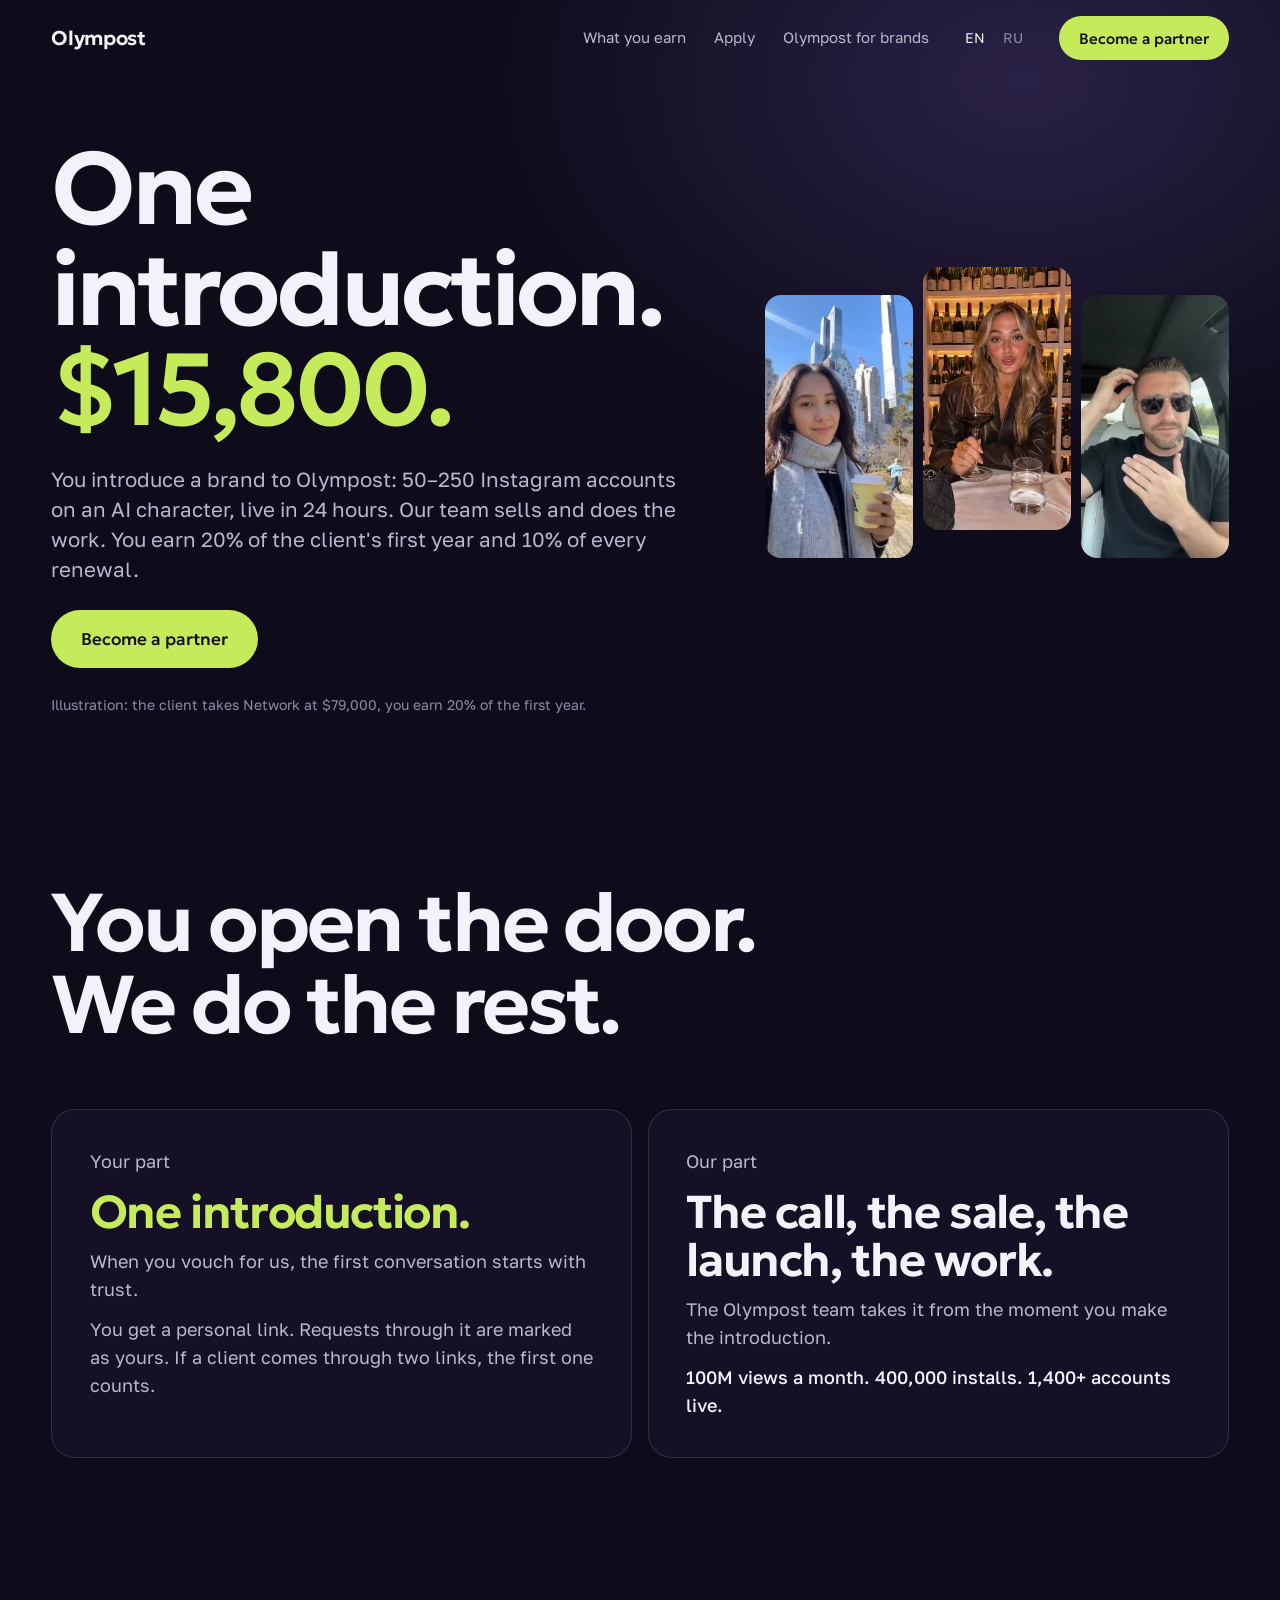
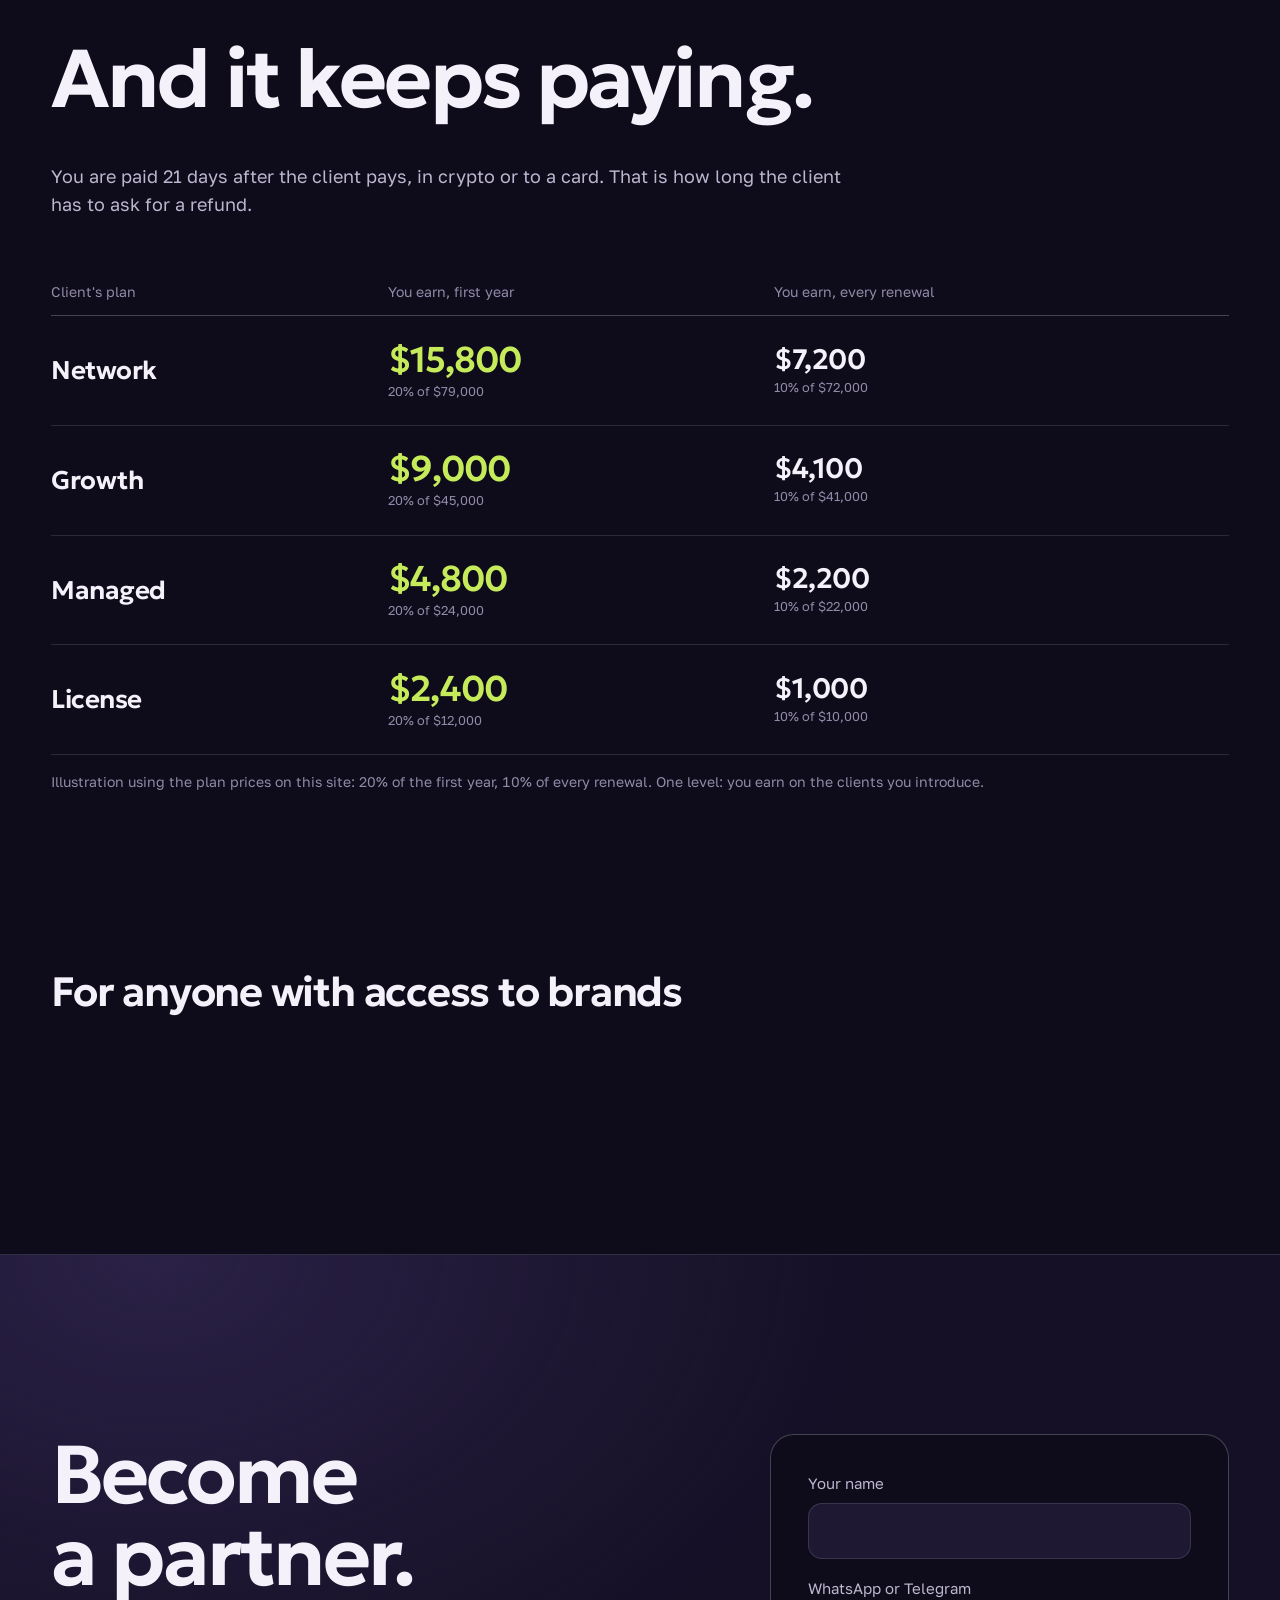
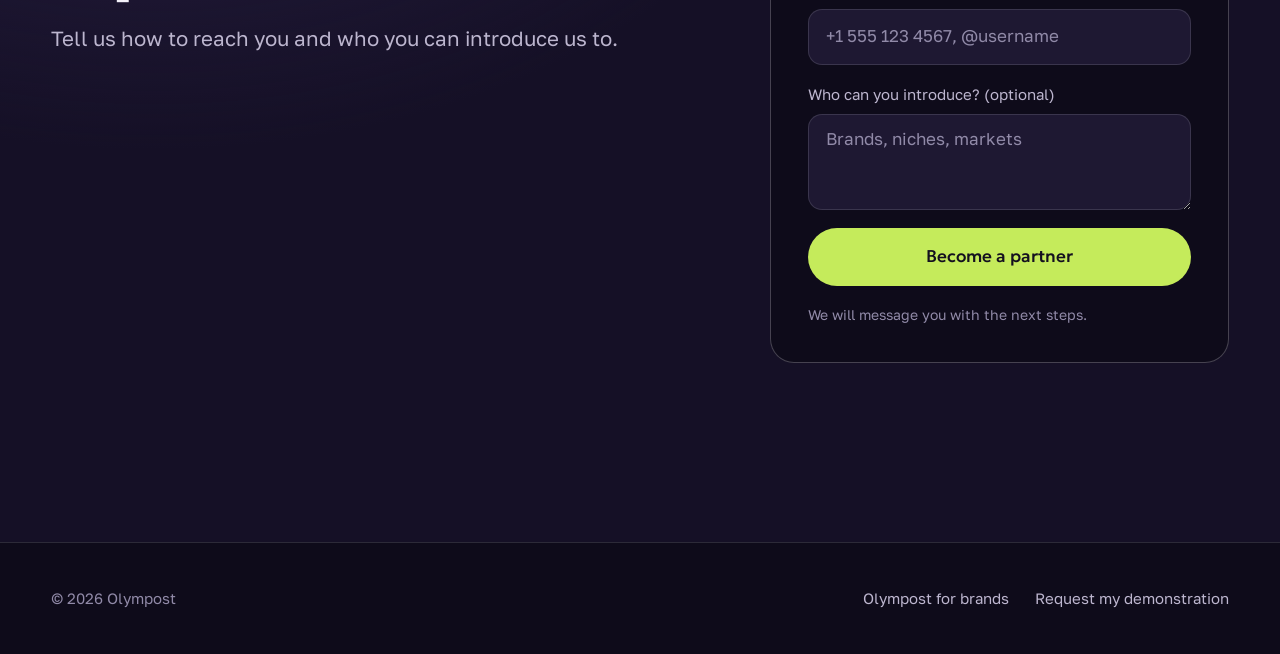
==== commit 2ab17264: "Partner terms: 21-day payout, crypto or card, first link counts" ====
--- a/partners/index.html
+++ b/partners/index.html
@@ -1,160 +1,160 @@
-<!doctype html>
-<html lang="en" data-base="../">
-<head>
-<meta charset="utf-8">
-<meta name="viewport" content="width=device-width, initial-scale=1, viewport-fit=cover">
-<title>Olympost partners. One introduction, $15,800.</title>
-<meta name="description" content="Introduce a brand to Olympost. Our team sells and runs everything. You earn 20% of the first year and 10% of every renewal.">
-<link rel="canonical" href="https://olympost.co/partners/">
-<meta name="theme-color" content="#0E0B1A">
-<meta name="color-scheme" content="dark">
-<meta property="og:type" content="website">
-<meta property="og:site_name" content="Olympost">
-<meta property="og:url" content="https://olympost.co/partners/">
-<meta property="og:title" content="One introduction. $15,800.">
-<meta property="og:description" content="Illustration: 20% of the $79,000 Network plan. Introduce a brand to Olympost, our team sells and runs everything. 20% of the first year, 10% of every renewal.">
-<meta property="og:image" content="https://olympost.co/assets/og-partners.jpg">
-<meta property="og:image:width" content="1200">
-<meta property="og:image:height" content="630">
-<meta name="twitter:card" content="summary_large_image">
-<meta name="twitter:image" content="https://olympost.co/assets/og-partners.jpg">
-<link rel="icon" href="[data-uri]" type="image/svg+xml">
-<link rel="preload" href="../assets/fonts/geologica-600-lat.woff2" as="font" type="font/woff2" crossorigin>
-<link rel="preload" href="../assets/fonts/golos-400-lat.woff2" as="font" type="font/woff2" crossorigin>
-<link rel="stylesheet" href="../assets/css/fonts.css">
-<link rel="stylesheet" href="../assets/css/site.css">
-<script>document.documentElement.classList.add('js');</script>
-</head>
-<body id="top">
-<a class="skip" href="#main" data-t="skip">Skip to content</a>
-
-<header class="top">
-  <div class="top-in">
-    <a class="logo" href="../">Olympost</a>
-    <nav class="nav" id="nav" aria-label="Main">
-      <a href="#pay" data-t="n1">What you earn</a>
-      <a href="#apply" data-t="n2">Apply</a>
-      <a href="../" data-t="n3">Olympost for brands</a>
-    </nav>
-    <div class="lang" role="group" aria-label="Language">
-      <button type="button" data-lang="en" aria-pressed="true">EN</button>
-      <button type="button" data-lang="ru" aria-pressed="false">RU</button>
-    </div>
-    <a class="btn btn-sm" href="#apply" data-t="cta">Become a partner</a>
-    <button class="burger" type="button" aria-label="Menu" aria-controls="nav" aria-expanded="false">≡</button>
-  </div>
-</header>
-
-<main id="main">
-<section class="p-hero" aria-labelledby="h-hero">
-  <div class="wrap p-hero-g">
-  <div class="p-hero-l">
-    <h1 id="h-hero" data-t="h1">One introduction.<br><em>$15,800.</em></h1>
-    <p class="lead" data-t="h2">You introduce a brand to Olympost: <span class="nb">50–250</span> Instagram accounts on an <span class="nb">AI character</span>, live in 24 hours. Our team sells and does the work. You earn 20% of the client's first year and 10% of every renewal.</p>
-    <a class="btn" href="#apply" data-t="cta2">Become a partner</a>
-    <p class="fine" data-t="h3">Illustration: the client takes Network at $79,000, you earn 20% of the first year.</p>
-  </div>
-  <div class="p-show" aria-hidden="true"><div data-reel="g10"></div><div data-reel="r1"></div><div data-reel="g09"></div></div>
-  </div>
-</section>
-
-<section class="sec sec-mid" aria-labelledby="h-parts">
-  <div class="wrap">
-    <h2 id="h-parts" class="rv" data-t="w0">You open the door. We do the rest.</h2>
-    <div class="parts">
-      <div class="part me rv">
-        <p data-t="w1">Your part</p>
-        <p class="big" data-t="w2">One introduction.</p>
-        <p data-t="w3">When you vouch for us, the first conversation starts with trust.</p>
-        <p data-t="w7">You get a personal link. Requests through it are marked as yours.</p>
-      </div>
-      <div class="part us rv">
-        <p data-t="w4">Our part</p>
-        <p class="big" data-t="w5">The call, the sale, the launch, the work.</p>
-        <p data-t="w6">The Olympost team takes it from the moment you make the introduction.</p>
-        <p class="proof" data-t="w8">100M views a month. 400,000 installs. 1,400+ accounts live.</p>
-      </div>
-    </div>
-  </div>
-</section>
-
-<section class="sec sec-next" id="pay" aria-labelledby="h-pay">
-  <div class="wrap">
-    <h2 id="h-pay" class="rv" data-t="p0">And it keeps paying.</h2>
-    <p class="lead rv pay-lead" data-t="p1">Every time the client renews, you get paid again.</p>
-    <p class="rv pay-when" data-t="pw">You are paid two weeks after the client pays. That is how long the client has to ask for a refund.</p>
-    <table class="pay rv">
-      <caption data-t="p2">Illustration using the plan prices on this site: 20% of the first year, 10% of every renewal. One level: you earn on the clients you introduce.</caption>
-      <thead><tr>
-        <th scope="col" data-t="p3">Client's plan</th>
-        <th scope="col" data-t="p4">You earn, first year</th>
-        <th scope="col" data-t="p5">You earn, every renewal</th>
-      </tr></thead>
-      <tbody>
-        <tr><td>Network</td><td class="yes" data-t="r1a">$15,800<span class="sm">20% of $79,000</span></td><td class="ren" data-t="r1b">$7,200<span class="sm">10% of $72,000</span></td></tr>
-        <tr><td>Growth</td><td class="yes" data-t="r2a">$9,000<span class="sm">20% of $45,000</span></td><td class="ren" data-t="r2b">$4,100<span class="sm">10% of $41,000</span></td></tr>
-        <tr><td>Managed</td><td class="yes" data-t="r3a">$4,800<span class="sm">20% of $24,000</span></td><td class="ren" data-t="r3b">$2,200<span class="sm">10% of $22,000</span></td></tr>
-        <tr><td>License</td><td class="yes" data-t="r4a">$2,400<span class="sm">20% of $12,000</span></td><td class="ren" data-t="r4b">$1,000<span class="sm">10% of $10,000</span></td></tr>
-      </tbody>
-    </table>
-  </div>
-</section>
-
-<section class="sec sec-next" aria-labelledby="h-who">
-  <div class="wrap">
-    <h2 id="h-who" class="rv h-small" data-t="o0">For anyone with access to brands</h2>
-    <ul class="who rv">
-      <li data-t="o1">Consultants</li><li data-t="o2">Agencies</li><li data-t="o3">Marketers</li><li data-t="o4">Authors</li><li data-t="o5">Investors</li>
-    </ul>
-  </div>
-</section>
-
-<section class="sec invite" id="apply" aria-labelledby="h-apply" data-book>
-  <div class="wrap invite-g">
-    <div class="invite-l">
-      <h2 id="h-apply" class="rv" data-t="f0">Become a partner.</h2>
-      <p class="lead rv" data-t="f1">Tell us how to reach you and who you can introduce us to.</p>
-    </div>
-    <div class="rv">
-      <form class="card-f" id="partner-form" novalidate>
-        <div class="fld">
-          <label for="pt-name" data-t="f2">Your name</label>
-          <input id="pt-name" name="name" type="text" autocomplete="name" aria-describedby="pt-name-err">
-          <span class="err" id="pt-name-err" hidden data-t="f3">Enter your name.</span>
-        </div>
-        <div class="fld">
-          <label for="pt-contact" data-t="f4">WhatsApp or Telegram</label>
-          <input id="pt-contact" name="contact" type="text" autocomplete="tel" placeholder="+1 555 123 4567, @username" data-tp="f5" aria-describedby="pt-contact-err">
-          <span class="err" id="pt-contact-err" hidden data-t="f6">Enter a WhatsApp number with the country code, or a Telegram @username.</span>
-        </div>
-        <div class="fld">
-          <label for="pt-access" data-t="f7">Who can you introduce? (optional)</label>
-          <textarea id="pt-access" name="access" rows="3" maxlength="500" placeholder="Brands, niches, markets" data-tp="f8"></textarea>
-        </div>
-        <div class="hp" aria-hidden="true"><label for="pt-web">Website</label><input id="pt-web" name="website" type="text" tabindex="-1" autocomplete="off"></div>
-        <button class="btn" type="submit" data-t="f9">Become a partner</button>
-        <p class="fine" data-t="f10">We will message you with the next steps.</p>
-        <p class="form-msg" role="alert"></p>
-      </form>
-      <div class="done" id="partner-form-done" hidden role="status"><h3></h3><p></p></div>
-    </div>
-  </div>
-</section>
-</main>
-
-<footer class="foot">
-  <div class="wrap foot-in">
-    <span>© 2026 Olympost</span>
-    <nav class="foot-nav" aria-label="Footer">
-      <a href="../" data-t="n4">Olympost for brands</a>
-      <a href="../#book" data-t="n5">Request my demonstration</a>
-    </nav>
-  </div>
-</footer>
-
-<div class="mbar"><a class="btn" href="#apply" data-t="cta3">Become a partner</a></div>
-
-<script type="application/json" id="i18n-ru">{"title":"Партнёры Olympost. Одно знакомство, $15 800.","p":{"f5":"+7 900 123 45 67, @username","f8":"Бренды, ниши, рынки"},"t":{"skip":"К содержанию","n1":"Сколько вы заработаете","n2":"Заявка","n3":"Olympost для брендов","cta":"Стать партнёром","h1":"Одно знакомство.<br><em>$15 800.<\/em>","h2":"Вы знакомите бренд с Olympost: <span class=\"nb\">50–250</span> Instagram-аккаунтов с <span class=\"nb\">AI-персонажем</span>, запуск за 24 часа. Наша команда продаёт и делает всю работу. Вы получаете 20% от первого года клиента и 10% от каждого продления.","cta2":"Стать партнёром","h3":"Для иллюстрации: клиент берёт Network за $79 000, вы получаете 20% от первого года.","w0":"Вы открываете дверь. Остальное делаем мы.","w1":"Ваша часть","w2":"Одно знакомство.","w3":"Когда за нас ручаетесь вы, разговор начинается с доверия.","w7":"Вы получаете личную ссылку. Заявки по ней закрепляются за вами.","pw":"Выплата приходит через две недели после оплаты клиента. Столько у клиента есть, чтобы запросить возврат.","w4":"Наша часть","w5":"Созвон, продажа, запуск, работа.","w6":"Команда Olympost берёт всё на себя с момента знакомства.","p0":"И это не разовая выплата.","p1":"Каждый раз, когда клиент продлевает, вы снова получаете деньги.","p2":"Иллюстрация по ценам тарифов на сайте: 20% от первого года, 10% от каждого продления. Один уровень: вы зарабатываете на клиентах, которых привели сами.","p3":"Тариф клиента","p4":"Вы получаете за первый год","p5":"Вы получаете за каждое продление","r1a":"$15 800<span class=\"sm\">20% от $79 000<\/span>","r1b":"$7 200<span class=\"sm\">10% от $72 000<\/span>","r2a":"$9 000<span class=\"sm\">20% от $45 000<\/span>","r2b":"$4 100<span class=\"sm\">10% от $41 000<\/span>","r3a":"$4 800<span class=\"sm\">20% от $24 000<\/span>","r3b":"$2 200<span class=\"sm\">10% от $22 000<\/span>","r4a":"$2 400<span class=\"sm\">20% от $12 000<\/span>","r4b":"$1 000<span class=\"sm\">10% от $10 000<\/span>","o0":"Для всех, у кого есть доступ к брендам","o1":"Консультанты","o2":"Агентства","o3":"Маркетологи","o4":"Авторы","o5":"Инвесторы","f0":"Станьте партнёром.","f1":"Расскажите, как с вами связаться и с кем вы можете нас познакомить.","f2":"Ваше имя","f3":"Укажите имя.","f4":"WhatsApp или Telegram","f6":"Укажите номер WhatsApp с кодом страны или @username в Telegram.","f7":"С кем можете познакомить? (необязательно)","f9":"Стать партнёром","n4":"Olympost для брендов","n5":"Запросить демонстрацию","cta3":"Стать партнёром","f10":"Напишем и расскажем, что дальше.","w8":"100 млн просмотров в месяц. 400 000 установок. 1 400+ аккаунтов в работе."}}</script>
-<script src="../assets/js/site.js"></script>
-</body>
-</html>
+<!doctype html>
+<html lang="en" data-base="../">
+<head>
+<meta charset="utf-8">
+<meta name="viewport" content="width=device-width, initial-scale=1, viewport-fit=cover">
+<title>Olympost partners. One introduction, $15,800.</title>
+<meta name="description" content="Introduce a brand to Olympost. Our team sells and runs everything. You earn 20% of the first year and 10% of every renewal.">
+<link rel="canonical" href="https://olympost.co/partners/">
+<meta name="theme-color" content="#0E0B1A">
+<meta name="color-scheme" content="dark">
+<meta property="og:type" content="website">
+<meta property="og:site_name" content="Olympost">
+<meta property="og:url" content="https://olympost.co/partners/">
+<meta property="og:title" content="One introduction. $15,800.">
+<meta property="og:description" content="Illustration: 20% of the $79,000 Network plan. Introduce a brand to Olympost, our team sells and runs everything. 20% of the first year, 10% of every renewal.">
+<meta property="og:image" content="https://olympost.co/assets/og-partners.jpg">
+<meta property="og:image:width" content="1200">
+<meta property="og:image:height" content="630">
+<meta name="twitter:card" content="summary_large_image">
+<meta name="twitter:image" content="https://olympost.co/assets/og-partners.jpg">
+<link rel="icon" href="[data-uri]" type="image/svg+xml">
+<link rel="preload" href="../assets/fonts/geologica-600-lat.woff2" as="font" type="font/woff2" crossorigin>
+<link rel="preload" href="../assets/fonts/golos-400-lat.woff2" as="font" type="font/woff2" crossorigin>
+<link rel="stylesheet" href="../assets/css/fonts.css">
+<link rel="stylesheet" href="../assets/css/site.css">
+<script>document.documentElement.classList.add('js');</script>
+</head>
+<body id="top">
+<a class="skip" href="#main" data-t="skip">Skip to content</a>
+
+<header class="top">
+  <div class="top-in">
+    <a class="logo" href="../">Olympost</a>
+    <nav class="nav" id="nav" aria-label="Main">
+      <a href="#pay" data-t="n1">What you earn</a>
+      <a href="#apply" data-t="n2">Apply</a>
+      <a href="../" data-t="n3">Olympost for brands</a>
+    </nav>
+    <div class="lang" role="group" aria-label="Language">
+      <button type="button" data-lang="en" aria-pressed="true">EN</button>
+      <button type="button" data-lang="ru" aria-pressed="false">RU</button>
+    </div>
+    <a class="btn btn-sm" href="#apply" data-t="cta">Become a partner</a>
+    <button class="burger" type="button" aria-label="Menu" aria-controls="nav" aria-expanded="false">≡</button>
+  </div>
+</header>
+
+<main id="main">
+<section class="p-hero" aria-labelledby="h-hero">
+  <div class="wrap p-hero-g">
+  <div class="p-hero-l">
+    <h1 id="h-hero" data-t="h1">One introduction.<br><em>$15,800.</em></h1>
+    <p class="lead" data-t="h2">You introduce a brand to Olympost: <span class="nb">50–250</span> Instagram accounts on an <span class="nb">AI character</span>, live in 24 hours. Our team sells and does the work. You earn 20% of the client's first year and 10% of every renewal.</p>
+    <a class="btn" href="#apply" data-t="cta2">Become a partner</a>
+    <p class="fine" data-t="h3">Illustration: the client takes Network at $79,000, you earn 20% of the first year.</p>
+  </div>
+  <div class="p-show" aria-hidden="true"><div data-reel="g10"></div><div data-reel="r1"></div><div data-reel="g09"></div></div>
+  </div>
+</section>
+
+<section class="sec sec-mid" aria-labelledby="h-parts">
+  <div class="wrap">
+    <h2 id="h-parts" class="rv" data-t="w0">You open the door. We do the rest.</h2>
+    <div class="parts">
+      <div class="part me rv">
+        <p data-t="w1">Your part</p>
+        <p class="big" data-t="w2">One introduction.</p>
+        <p data-t="w3">When you vouch for us, the first conversation starts with trust.</p>
+        <p data-t="w7">You get a personal link. Requests through it are marked as yours. If a client comes through two links, the first one counts.</p>
+      </div>
+      <div class="part us rv">
+        <p data-t="w4">Our part</p>
+        <p class="big" data-t="w5">The call, the sale, the launch, the work.</p>
+        <p data-t="w6">The Olympost team takes it from the moment you make the introduction.</p>
+        <p class="proof" data-t="w8">100M views a month. 400,000 installs. 1,400+ accounts live.</p>
+      </div>
+    </div>
+  </div>
+</section>
+
+<section class="sec sec-next" id="pay" aria-labelledby="h-pay">
+  <div class="wrap">
+    <h2 id="h-pay" class="rv" data-t="p0">And it keeps paying.</h2>
+    <p class="lead rv pay-lead" data-t="p1">Every time the client renews, you get paid again.</p>
+    <p class="rv pay-when" data-t="pw">You are paid 21 days after the client pays, in crypto or to a card. That is how long the client has to ask for a refund.</p>
+    <table class="pay rv">
+      <caption data-t="p2">Illustration using the plan prices on this site: 20% of the first year, 10% of every renewal. One level: you earn on the clients you introduce.</caption>
+      <thead><tr>
+        <th scope="col" data-t="p3">Client's plan</th>
+        <th scope="col" data-t="p4">You earn, first year</th>
+        <th scope="col" data-t="p5">You earn, every renewal</th>
+      </tr></thead>
+      <tbody>
+        <tr><td>Network</td><td class="yes" data-t="r1a">$15,800<span class="sm">20% of $79,000</span></td><td class="ren" data-t="r1b">$7,200<span class="sm">10% of $72,000</span></td></tr>
+        <tr><td>Growth</td><td class="yes" data-t="r2a">$9,000<span class="sm">20% of $45,000</span></td><td class="ren" data-t="r2b">$4,100<span class="sm">10% of $41,000</span></td></tr>
+        <tr><td>Managed</td><td class="yes" data-t="r3a">$4,800<span class="sm">20% of $24,000</span></td><td class="ren" data-t="r3b">$2,200<span class="sm">10% of $22,000</span></td></tr>
+        <tr><td>License</td><td class="yes" data-t="r4a">$2,400<span class="sm">20% of $12,000</span></td><td class="ren" data-t="r4b">$1,000<span class="sm">10% of $10,000</span></td></tr>
+      </tbody>
+    </table>
+  </div>
+</section>
+
+<section class="sec sec-next" aria-labelledby="h-who">
+  <div class="wrap">
+    <h2 id="h-who" class="rv h-small" data-t="o0">For anyone with access to brands</h2>
+    <ul class="who rv">
+      <li data-t="o1">Consultants</li><li data-t="o2">Agencies</li><li data-t="o3">Marketers</li><li data-t="o4">Authors</li><li data-t="o5">Investors</li>
+    </ul>
+  </div>
+</section>
+
+<section class="sec invite" id="apply" aria-labelledby="h-apply" data-book>
+  <div class="wrap invite-g">
+    <div class="invite-l">
+      <h2 id="h-apply" class="rv" data-t="f0">Become a partner.</h2>
+      <p class="lead rv" data-t="f1">Tell us how to reach you and who you can introduce us to.</p>
+    </div>
+    <div class="rv">
+      <form class="card-f" id="partner-form" novalidate>
+        <div class="fld">
+          <label for="pt-name" data-t="f2">Your name</label>
+          <input id="pt-name" name="name" type="text" autocomplete="name" aria-describedby="pt-name-err">
+          <span class="err" id="pt-name-err" hidden data-t="f3">Enter your name.</span>
+        </div>
+        <div class="fld">
+          <label for="pt-contact" data-t="f4">WhatsApp or Telegram</label>
+          <input id="pt-contact" name="contact" type="text" autocomplete="tel" placeholder="+1 555 123 4567, @username" data-tp="f5" aria-describedby="pt-contact-err">
+          <span class="err" id="pt-contact-err" hidden data-t="f6">Enter a WhatsApp number with the country code, or a Telegram @username.</span>
+        </div>
+        <div class="fld">
+          <label for="pt-access" data-t="f7">Who can you introduce? (optional)</label>
+          <textarea id="pt-access" name="access" rows="3" maxlength="500" placeholder="Brands, niches, markets" data-tp="f8"></textarea>
+        </div>
+        <div class="hp" aria-hidden="true"><label for="pt-web">Website</label><input id="pt-web" name="website" type="text" tabindex="-1" autocomplete="off"></div>
+        <button class="btn" type="submit" data-t="f9">Become a partner</button>
+        <p class="fine" data-t="f10">We will message you with the next steps.</p>
+        <p class="form-msg" role="alert"></p>
+      </form>
+      <div class="done" id="partner-form-done" hidden role="status"><h3></h3><p></p></div>
+    </div>
+  </div>
+</section>
+</main>
+
+<footer class="foot">
+  <div class="wrap foot-in">
+    <span>© 2026 Olympost</span>
+    <nav class="foot-nav" aria-label="Footer">
+      <a href="../" data-t="n4">Olympost for brands</a>
+      <a href="../#book" data-t="n5">Request my demonstration</a>
+    </nav>
+  </div>
+</footer>
+
+<div class="mbar"><a class="btn" href="#apply" data-t="cta3">Become a partner</a></div>
+
+<script type="application/json" id="i18n-ru">{"title":"Партнёры Olympost. Одно знакомство, $15 800.","p":{"f5":"+7 900 123 45 67, @username","f8":"Бренды, ниши, рынки"},"t":{"skip":"К содержанию","n1":"Сколько вы заработаете","n2":"Заявка","n3":"Olympost для брендов","cta":"Стать партнёром","h1":"Одно знакомство.<br><em>$15 800.<\/em>","h2":"Вы знакомите бренд с Olympost: <span class=\"nb\">50–250</span> Instagram-аккаунтов с <span class=\"nb\">AI-персонажем</span>, запуск за 24 часа. Наша команда продаёт и делает всю работу. Вы получаете 20% от первого года клиента и 10% от каждого продления.","cta2":"Стать партнёром","h3":"Для иллюстрации: клиент берёт Network за $79 000, вы получаете 20% от первого года.","w0":"Вы открываете дверь. Остальное делаем мы.","w1":"Ваша часть","w2":"Одно знакомство.","w3":"Когда за нас ручаетесь вы, разговор начинается с доверия.","w7":"Вы получаете личную ссылку. Заявки по ней закрепляются за вами. Если клиент пришёл по двум ссылкам, считается первая.","pw":"Выплата приходит через 21 день после оплаты клиента, криптой или на карту. Столько у клиента есть на возврат.","w4":"Наша часть","w5":"Созвон, продажа, запуск, работа.","w6":"Команда Olympost берёт всё на себя с момента знакомства.","p0":"И это не разовая выплата.","p1":"Каждый раз, когда клиент продлевает, вы снова получаете деньги.","p2":"Иллюстрация по ценам тарифов на сайте: 20% от первого года, 10% от каждого продления. Один уровень: вы зарабатываете на клиентах, которых привели сами.","p3":"Тариф клиента","p4":"Вы получаете за первый год","p5":"Вы получаете за каждое продление","r1a":"$15 800<span class=\"sm\">20% от $79 000<\/span>","r1b":"$7 200<span class=\"sm\">10% от $72 000<\/span>","r2a":"$9 000<span class=\"sm\">20% от $45 000<\/span>","r2b":"$4 100<span class=\"sm\">10% от $41 000<\/span>","r3a":"$4 800<span class=\"sm\">20% от $24 000<\/span>","r3b":"$2 200<span class=\"sm\">10% от $22 000<\/span>","r4a":"$2 400<span class=\"sm\">20% от $12 000<\/span>","r4b":"$1 000<span class=\"sm\">10% от $10 000<\/span>","o0":"Для всех, у кого есть доступ к брендам","o1":"Консультанты","o2":"Агентства","o3":"Маркетологи","o4":"Авторы","o5":"Инвесторы","f0":"Станьте партнёром.","f1":"Расскажите, как с вами связаться и с кем вы можете нас познакомить.","f2":"Ваше имя","f3":"Укажите имя.","f4":"WhatsApp или Telegram","f6":"Укажите номер WhatsApp с кодом страны или @username в Telegram.","f7":"С кем можете познакомить? (необязательно)","f9":"Стать партнёром","n4":"Olympost для брендов","n5":"Запросить демонстрацию","cta3":"Стать партнёром","f10":"Напишем и расскажем, что дальше.","w8":"100 млн просмотров в месяц. 400 000 установок. 1 400+ аккаунтов в работе."}}</script>
+<script src="../assets/js/site.js"></script>
+</body>
+</html>
--- a/assets/css/site.css
+++ b/assets/css/site.css
@@ -214,6 +214,7 @@
 .founder b{display:block;color:var(--fg);font-weight:500;font-size:18px;line-height:1.3}
 .founder span{display:block;color:var(--fg-2);font-size:15px;line-height:1.4}
 .pay-when{margin-top:14px;max-width:44em;color:var(--fg-2)}
+.plans-refund{margin-top:10px;color:var(--lime);font-size:clamp(18px,1.5vw,21px);line-height:1.35}
 .promise{display:grid;gap:12px;margin-top:8px}
 .promise li{display:flex;gap:14px;color:var(--fg);font-size:clamp(18px,1.5vw,21px);line-height:1.35}
 .promise li::before{content:"";flex:none;width:7px;height:7px;margin-top:.55em;border-radius:50%;background:var(--lime)}
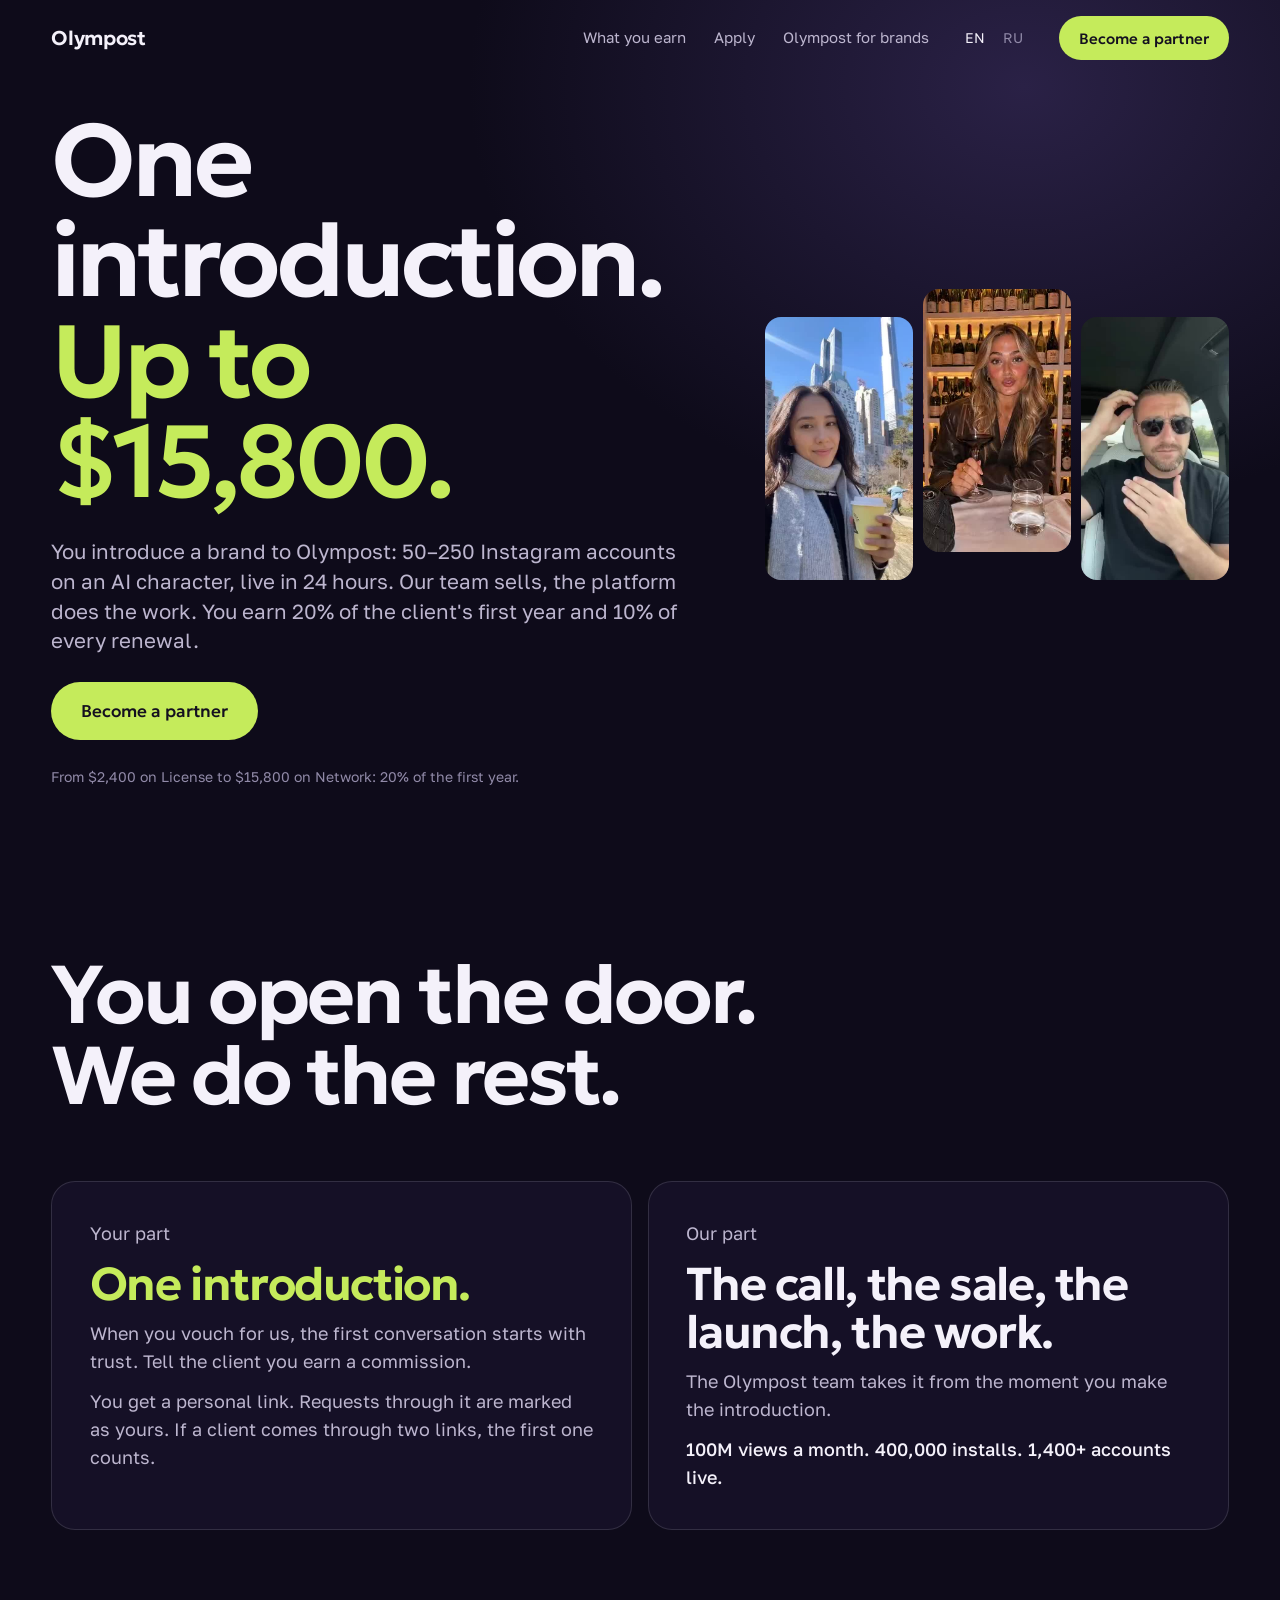
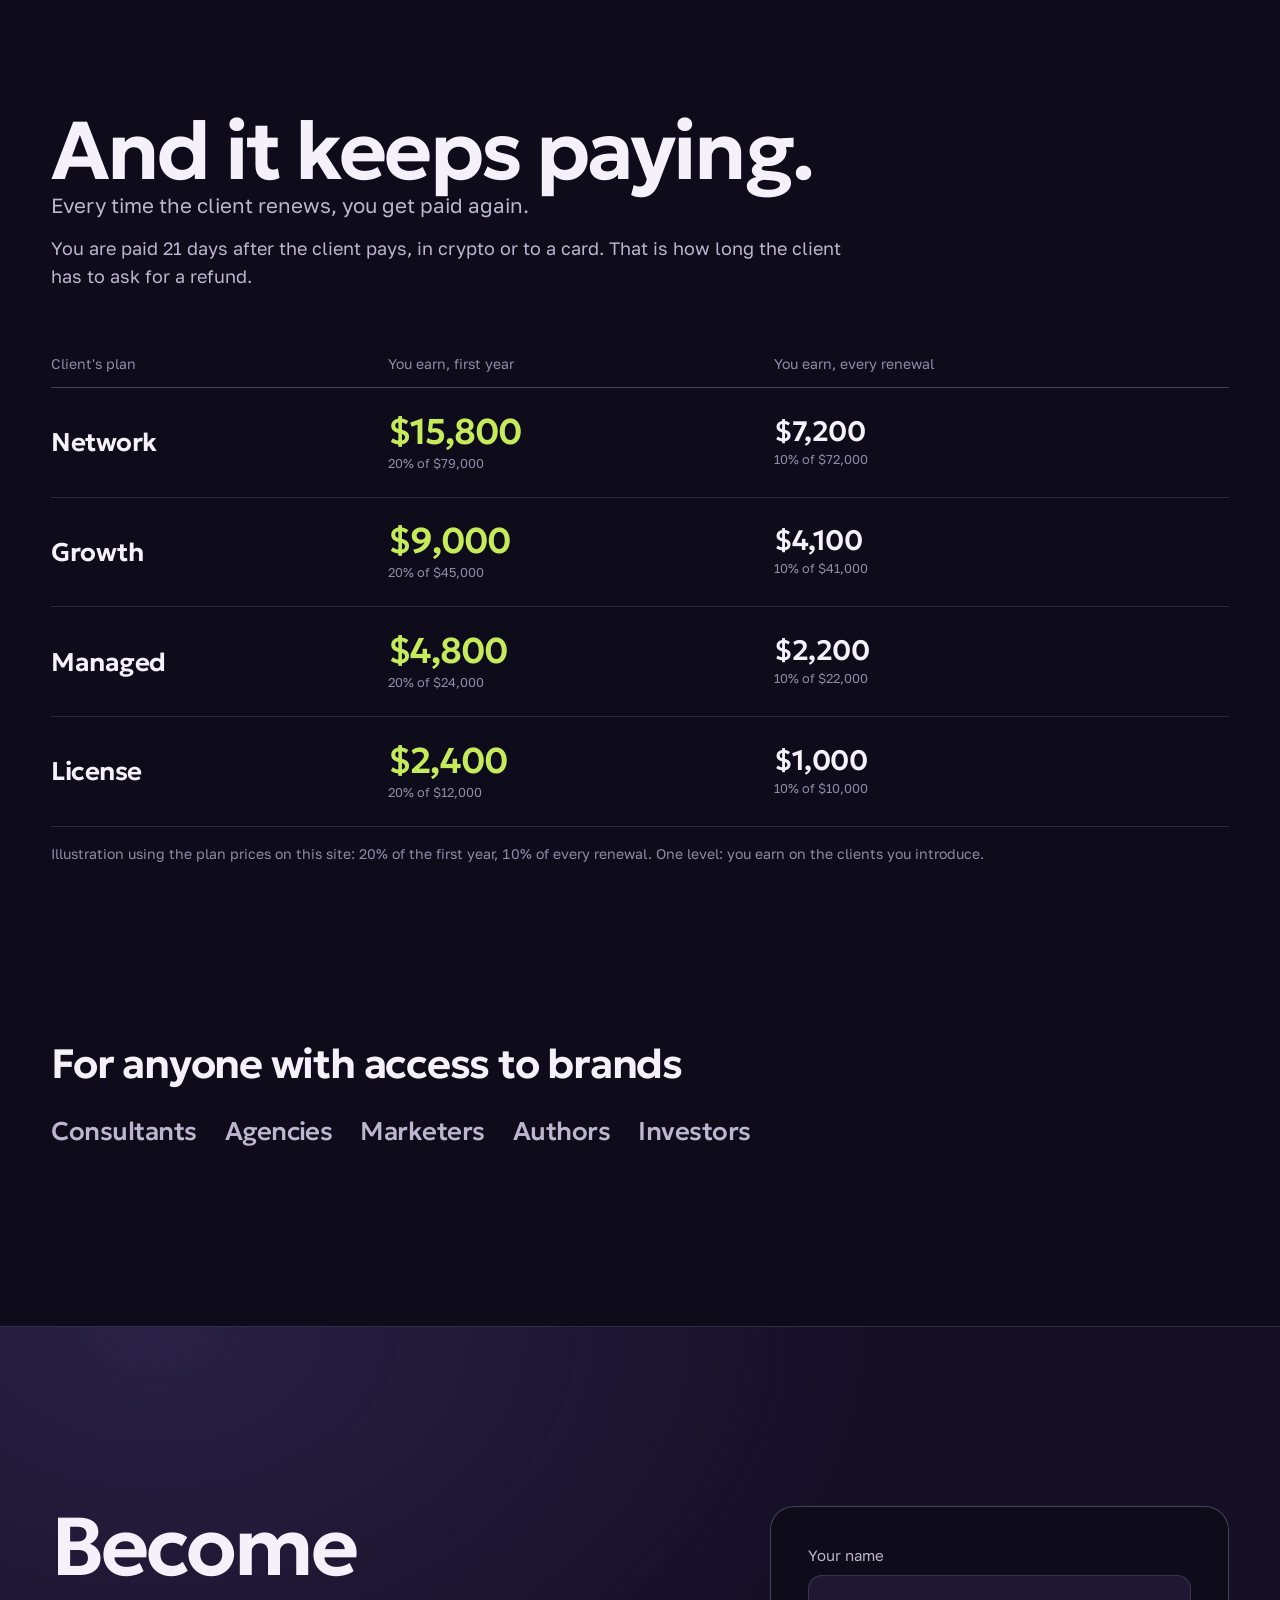
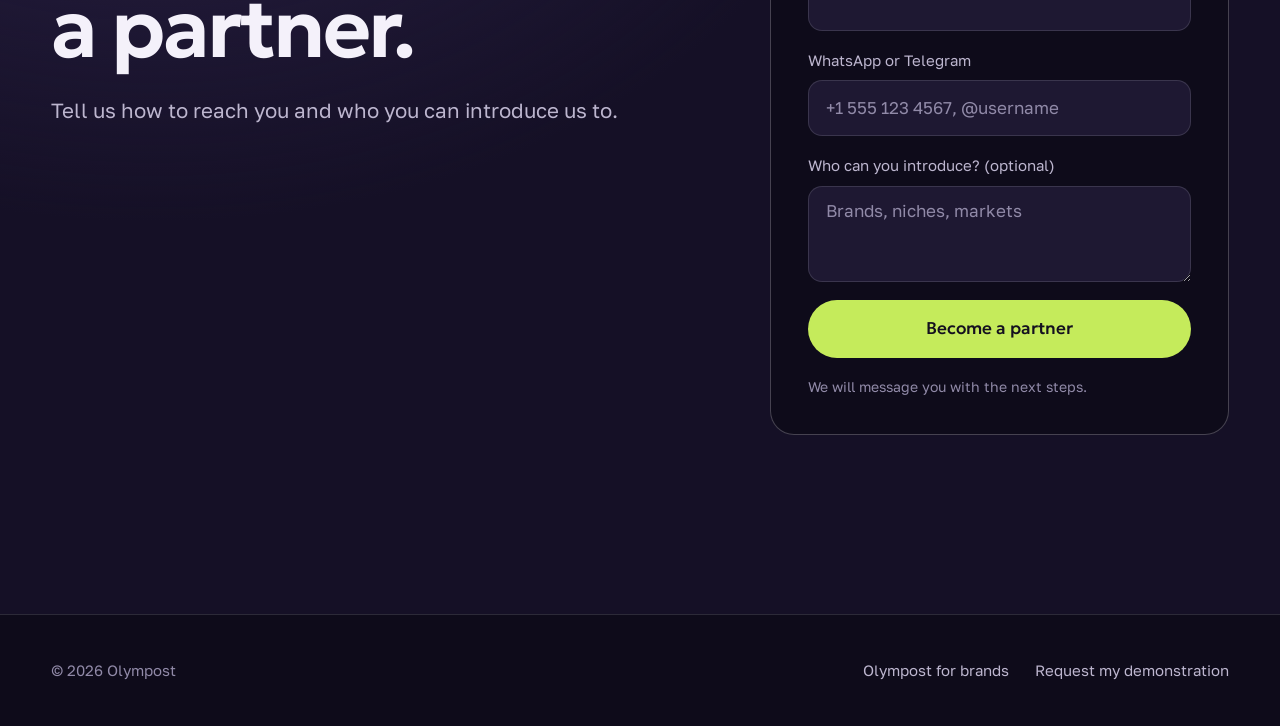
==== commit fbf6ae98: "Launch audit edits: partner page" ====
--- a/partners/index.html
+++ b/partners/index.html
@@ -3,16 +3,16 @@
 <head>
 <meta charset="utf-8">
 <meta name="viewport" content="width=device-width, initial-scale=1, viewport-fit=cover">
-<title>Olympost partners. One introduction, $15,800.</title>
-<meta name="description" content="Introduce a brand to Olympost. Our team sells and runs everything. You earn 20% of the first year and 10% of every renewal.">
+<title>Olympost partners. One introduction, up to $15,800.</title>
+<meta name="description" content="Introduce a brand to Olympost. Our team sells, the platform does the work. You earn 20% of the first year and 10% of every renewal.">
 <link rel="canonical" href="https://olympost.co/partners/">
 <meta name="theme-color" content="#0E0B1A">
 <meta name="color-scheme" content="dark">
 <meta property="og:type" content="website">
 <meta property="og:site_name" content="Olympost">
 <meta property="og:url" content="https://olympost.co/partners/">
-<meta property="og:title" content="One introduction. $15,800.">
-<meta property="og:description" content="Illustration: 20% of the $79,000 Network plan. Introduce a brand to Olympost, our team sells and runs everything. 20% of the first year, 10% of every renewal.">
+<meta property="og:title" content="One introduction. Up to $15,800.">
+<meta property="og:description" content="Illustration: 20% of the $79,000 Network plan. Introduce a brand to Olympost, our team sells, the platform does the work. 20% of the first year, 10% of every renewal.">
 <meta property="og:image" content="https://olympost.co/assets/og-partners.jpg">
 <meta property="og:image:width" content="1200">
 <meta property="og:image:height" content="630">
@@ -23,7 +23,7 @@
 <link rel="preload" href="../assets/fonts/golos-400-lat.woff2" as="font" type="font/woff2" crossorigin>
 <link rel="stylesheet" href="../assets/css/fonts.css">
 <link rel="stylesheet" href="../assets/css/site.css">
-<script>document.documentElement.classList.add('js');</script>
+<script>document.documentElement.classList.add('js');setTimeout(function(){if(!window.__olympost)document.documentElement.classList.remove('js')},4000);</script>
 </head>
 <body id="top">
 <a class="skip" href="#main" data-t="skip">Skip to content</a>
@@ -49,10 +49,10 @@
 <section class="p-hero" aria-labelledby="h-hero">
   <div class="wrap p-hero-g">
   <div class="p-hero-l">
-    <h1 id="h-hero" data-t="h1">One introduction.<br><em>$15,800.</em></h1>
-    <p class="lead" data-t="h2">You introduce a brand to Olympost: <span class="nb">50–250</span> Instagram accounts on an <span class="nb">AI character</span>, live in 24 hours. Our team sells and does the work. You earn 20% of the client's first year and 10% of every renewal.</p>
+    <h1 id="h-hero" data-t="h1">One introduction.<br><em>Up to $15,800.</em></h1>
+    <p class="lead" data-t="h2">You introduce a brand to Olympost: <span class="nb">50–250</span> Instagram accounts on an <span class="nb">AI character</span>, live in 24 hours. Our team sells, the platform does the work. You earn 20% of the client's first year and 10% of every renewal.</p>
     <a class="btn" href="#apply" data-t="cta2">Become a partner</a>
-    <p class="fine" data-t="h3">Illustration: the client takes Network at $79,000, you earn 20% of the first year.</p>
+    <p class="fine" data-t="h3">From $2,400 on License to $15,800 on Network: 20% of the first year.</p>
   </div>
   <div class="p-show" aria-hidden="true"><div data-reel="g10"></div><div data-reel="r1"></div><div data-reel="g09"></div></div>
   </div>
@@ -65,7 +65,7 @@
       <div class="part me rv">
         <p data-t="w1">Your part</p>
         <p class="big" data-t="w2">One introduction.</p>
-        <p data-t="w3">When you vouch for us, the first conversation starts with trust.</p>
+        <p data-t="w3">When you vouch for us, the first conversation starts with trust. Tell the client you earn a commission.</p>
         <p data-t="w7">You get a personal link. Requests through it are marked as yours. If a client comes through two links, the first one counts.</p>
       </div>
       <div class="part us rv">
@@ -154,7 +154,7 @@
 
 <div class="mbar"><a class="btn" href="#apply" data-t="cta3">Become a partner</a></div>
 
-<script type="application/json" id="i18n-ru">{"title":"Партнёры Olympost. Одно знакомство, $15 800.","p":{"f5":"+7 900 123 45 67, @username","f8":"Бренды, ниши, рынки"},"t":{"skip":"К содержанию","n1":"Сколько вы заработаете","n2":"Заявка","n3":"Olympost для брендов","cta":"Стать партнёром","h1":"Одно знакомство.<br><em>$15 800.<\/em>","h2":"Вы знакомите бренд с Olympost: <span class=\"nb\">50–250</span> Instagram-аккаунтов с <span class=\"nb\">AI-персонажем</span>, запуск за 24 часа. Наша команда продаёт и делает всю работу. Вы получаете 20% от первого года клиента и 10% от каждого продления.","cta2":"Стать партнёром","h3":"Для иллюстрации: клиент берёт Network за $79 000, вы получаете 20% от первого года.","w0":"Вы открываете дверь. Остальное делаем мы.","w1":"Ваша часть","w2":"Одно знакомство.","w3":"Когда за нас ручаетесь вы, разговор начинается с доверия.","w7":"Вы получаете личную ссылку. Заявки по ней закрепляются за вами. Если клиент пришёл по двум ссылкам, считается первая.","pw":"Выплата приходит через 21 день после оплаты клиента, криптой или на карту. Столько у клиента есть на возврат.","w4":"Наша часть","w5":"Созвон, продажа, запуск, работа.","w6":"Команда Olympost берёт всё на себя с момента знакомства.","p0":"И это не разовая выплата.","p1":"Каждый раз, когда клиент продлевает, вы снова получаете деньги.","p2":"Иллюстрация по ценам тарифов на сайте: 20% от первого года, 10% от каждого продления. Один уровень: вы зарабатываете на клиентах, которых привели сами.","p3":"Тариф клиента","p4":"Вы получаете за первый год","p5":"Вы получаете за каждое продление","r1a":"$15 800<span class=\"sm\">20% от $79 000<\/span>","r1b":"$7 200<span class=\"sm\">10% от $72 000<\/span>","r2a":"$9 000<span class=\"sm\">20% от $45 000<\/span>","r2b":"$4 100<span class=\"sm\">10% от $41 000<\/span>","r3a":"$4 800<span class=\"sm\">20% от $24 000<\/span>","r3b":"$2 200<span class=\"sm\">10% от $22 000<\/span>","r4a":"$2 400<span class=\"sm\">20% от $12 000<\/span>","r4b":"$1 000<span class=\"sm\">10% от $10 000<\/span>","o0":"Для всех, у кого есть доступ к брендам","o1":"Консультанты","o2":"Агентства","o3":"Маркетологи","o4":"Авторы","o5":"Инвесторы","f0":"Станьте партнёром.","f1":"Расскажите, как с вами связаться и с кем вы можете нас познакомить.","f2":"Ваше имя","f3":"Укажите имя.","f4":"WhatsApp или Telegram","f6":"Укажите номер WhatsApp с кодом страны или @username в Telegram.","f7":"С кем можете познакомить? (необязательно)","f9":"Стать партнёром","n4":"Olympost для брендов","n5":"Запросить демонстрацию","cta3":"Стать партнёром","f10":"Напишем и расскажем, что дальше.","w8":"100 млн просмотров в месяц. 400 000 установок. 1 400+ аккаунтов в работе."}}</script>
+<script type="application/json" id="i18n-ru">{"title":"Партнёры Olympost. Одно знакомство, $15 800.","p":{"f5":"+7 900 123 45 67, @username","f8":"Бренды, ниши, рынки"},"t":{"skip":"К содержанию","n1":"Сколько вы заработаете","n2":"Заявка","n3":"Olympost для брендов","cta":"Стать партнёром","h1":"Одно знакомство.<br><em>До $15 800.<\/em>","h2":"Вы знакомите бренд с Olympost: <span class=\"nb\">50–250<\/span> Instagram-аккаунтов с <span class=\"nb\">AI-персонажем<\/span>, запуск за 24 часа. Наша команда продаёт, платформа делает всю работу. Вы получаете 20% от первого года клиента и 10% от каждого продления.","cta2":"Стать партнёром","h3":"От $2 400 на License до $15 800 на Network: 20% от первого года.","w0":"Вы открываете дверь. Остальное делаем мы.","w1":"Ваша часть","w2":"Одно знакомство.","w3":"Когда за нас ручаетесь вы, разговор начинается с доверия. Скажите клиенту, что получаете комиссию.","w7":"Вы получаете личную ссылку. Заявки по ней закрепляются за вами. Если клиент пришёл по двум ссылкам, считается первая.","pw":"Выплата приходит через 21 день после оплаты клиента, криптой или на карту. Столько у клиента есть на возврат.","w4":"Наша часть","w5":"Созвон, продажа, запуск, работа.","w6":"Команда Olympost берёт всё на себя с момента знакомства.","p0":"И это не разовая выплата.","p1":"Каждый раз, когда клиент продлевает, вы снова получаете деньги.","p2":"Иллюстрация по ценам тарифов на сайте: 20% от первого года, 10% от каждого продления. Один уровень: вы зарабатываете на клиентах, которых привели сами.","p3":"Тариф клиента","p4":"Вы получаете за первый год","p5":"Вы получаете за каждое продление","r1a":"$15 800<span class=\"sm\">20% от $79 000<\/span>","r1b":"$7 200<span class=\"sm\">10% от $72 000<\/span>","r2a":"$9 000<span class=\"sm\">20% от $45 000<\/span>","r2b":"$4 100<span class=\"sm\">10% от $41 000<\/span>","r3a":"$4 800<span class=\"sm\">20% от $24 000<\/span>","r3b":"$2 200<span class=\"sm\">10% от $22 000<\/span>","r4a":"$2 400<span class=\"sm\">20% от $12 000<\/span>","r4b":"$1 000<span class=\"sm\">10% от $10 000<\/span>","o0":"Для всех, у кого есть доступ к брендам","o1":"Консультанты","o2":"Агентства","o3":"Маркетологи","o4":"Авторы","o5":"Инвесторы","f0":"Станьте партнёром.","f1":"Расскажите, как с вами связаться и с кем вы можете нас познакомить.","f2":"Ваше имя","f3":"Укажите имя.","f4":"WhatsApp или Telegram","f6":"Укажите номер WhatsApp с кодом страны или @username в Telegram.","f7":"С кем можете познакомить? (необязательно)","f9":"Стать партнёром","n4":"Olympost для брендов","n5":"Запросить демонстрацию","cta3":"Стать партнёром","f10":"Напишем и расскажем, что дальше.","w8":"100 млн просмотров в месяц. 400 000 установок. 1 400+ аккаунтов в работе."}}</script>
 <script src="../assets/js/site.js"></script>
 </body>
 </html>
--- a/assets/css/site.css
+++ b/assets/css/site.css
@@ -1,321 +1,331 @@
-:root{
-  --ink:#0E0B1A; --ink-2:#151026; --ink-3:#1E1832;
-  --fg:#F4F1FA; --fg-2:#BDB6CF; --fg-3:#918AA8;
-  --line:rgba(244,241,250,.13); --line-2:rgba(244,241,250,.24);
-  --lime:#C5EB5B; --lime-2:#D6F57A; --lime-ink:#14101F; --amber:#F5A83C; --err:#FF8E7F;
-  --display:"Geologica","Geologica Fallback",ui-sans-serif,system-ui,-apple-system,"Segoe UI",sans-serif;
-  --body:"Golos Text","Golos Fallback",ui-sans-serif,system-ui,-apple-system,"Segoe UI",sans-serif;
-  --gut:clamp(20px,4vw,56px); --max:1320px; --sec:clamp(96px,14vw,200px);
-  --ease:cubic-bezier(.2,.7,.2,1);
-}
-*,*::before,*::after{box-sizing:border-box}
-html{scroll-behavior:smooth;scroll-padding-top:88px;-webkit-text-size-adjust:100%;color-scheme:dark}
-body{margin:0;background:var(--ink);color:var(--fg);font:400 18px/1.55 var(--body);-webkit-font-smoothing:antialiased;overflow-x:hidden}
-h1,h2,h3,p,ul,ol,dl,dd,figure{margin:0;padding:0}
-ul,ol{list-style:none}
-a{color:inherit}
-img,video{display:block;max-width:100%}
-summary{cursor:pointer;list-style:none}
-summary::-webkit-details-marker{display:none}
-:focus-visible{outline:2px solid var(--lime);outline-offset:3px;border-radius:6px}
-.skip{position:absolute;left:-999px;top:8px;z-index:60;background:var(--lime);color:var(--lime-ink);padding:10px 16px;border-radius:999px}
-.skip:focus{left:12px}
-.wrap{width:100%;max-width:var(--max);margin:0 auto;padding:0 var(--gut)}
-.sec{padding:var(--sec) 0}
-.sec-videos{padding-bottom:calc(var(--sec)*.5)}
-.sec-mid{padding-top:calc(var(--sec)*.5)}
-.sec-next{padding-top:0}
-.h-small{font-size:clamp(28px,3.2vw,44px);letter-spacing:-.03em}
-
-/* type */
-h1,h2,h3{font-family:var(--display);font-weight:600;text-wrap:balance}
-h1{font-size:clamp(46px,8vw,120px);line-height:.98;letter-spacing:-.04em}
-h2{font-size:clamp(40px,6.4vw,92px);line-height:1;letter-spacing:-.035em}
-h3{font-size:clamp(24px,2.4vw,32px);line-height:1.15;letter-spacing:-.02em}
-h1 em,h2 em{font-style:normal;color:var(--fg-3)}
-.lead{color:var(--fg-2);font-size:clamp(18px,1.6vw,23px);line-height:1.45;max-width:36em}
-.fine{color:var(--fg-3);font-size:14px;line-height:1.5}
-
-/* buttons */
-.btn{display:inline-flex;align-items:center;justify-content:center;gap:10px;min-height:58px;padding:0 30px;border-radius:999px;border:0;background:var(--lime);color:var(--lime-ink);font:500 17px/1 var(--display);text-decoration:none;cursor:pointer;transition:background-color .2s var(--ease),transform .2s var(--ease),box-shadow .3s var(--ease)}
-.btn:hover{background:var(--lime-2);transform:translateY(-2px);box-shadow:0 14px 44px rgba(197,235,91,.26)}
-.btn:active{transform:none;box-shadow:none}
-.btn[disabled]{opacity:.6;cursor:progress;transform:none;box-shadow:none}
-.btn-sm{min-height:44px;padding:0 20px;font-size:15px}
-.btn-ghost{background:transparent;color:var(--fg);box-shadow:inset 0 0 0 1px var(--line-2)}
-.btn-ghost:hover{background:rgba(244,241,250,.07);box-shadow:inset 0 0 0 1px var(--fg-3)}
-.link{color:var(--fg);text-decoration:underline;text-decoration-color:var(--line-2);text-underline-offset:5px;transition:text-decoration-color .2s}
-.link:hover{text-decoration-color:var(--lime)}
-
-/* header */
-.top{position:fixed;z-index:40;top:0;left:0;right:0;transition:background-color .3s,box-shadow .3s}
-.top.solid{background:rgba(14,11,26,.82);backdrop-filter:blur(14px);-webkit-backdrop-filter:blur(14px);box-shadow:0 1px 0 var(--line)}
-.top-in{display:flex;align-items:center;gap:28px;height:76px;max-width:var(--max);margin:0 auto;padding:0 var(--gut)}
-.logo{font:600 20px/1 var(--display);letter-spacing:-.015em;text-decoration:none;margin-right:auto}
-.nav{display:flex;gap:28px;font-size:15px}
-.nav a{color:var(--fg-2);text-decoration:none;transition:color .2s}
-.nav a:hover{color:var(--fg)}
-.lang{display:flex;gap:2px;font-size:14px}
-.lang button{all:unset;cursor:pointer;min-width:36px;height:36px;text-align:center;border-radius:999px;color:var(--fg-3);transition:color .2s}
-.lang button:hover{color:var(--fg)}
-.lang button[aria-pressed=true]{color:var(--fg)}
-.lang button:focus-visible{outline:2px solid var(--lime)}
-.burger{all:unset;display:none;cursor:pointer;width:44px;height:44px;text-align:center;font-size:22px;line-height:44px}
-.burger:focus-visible{outline:2px solid var(--lime);border-radius:8px}
-@media (max-width:980px){
-  .nav{display:none;position:absolute;top:100%;left:0;right:0;flex-direction:column;gap:0;padding:6px var(--gut) 18px;background:rgba(14,11,26,.97)}
-  .nav.open{display:flex}
-  .nav a{padding:14px 0;font-size:18px;border-bottom:1px solid var(--line)}
-  .burger{display:block}
-  .top-in{gap:8px;height:64px}
-  .top .btn-sm{display:none}
-}
-
-/* hero */
-.hero{position:relative;min-height:100vh;min-height:100svh;display:flex;overflow:hidden;isolation:isolate}
-.wall{position:absolute;z-index:-2;inset:-14% -6%;display:grid;grid-template-columns:repeat(7,1fr);gap:12px;transform:rotate(-4deg)}
-.wall-col{display:grid;gap:12px;align-content:start;animation:drift 46s ease-in-out infinite alternate;will-change:transform}
-.wall-col:nth-child(even){margin-top:-110px;animation-direction:alternate-reverse}
-.tile{position:relative;aspect-ratio:9/16;border-radius:16px;overflow:hidden;background:var(--ink-3)}
-.tile img,.tile video{position:absolute;inset:0;width:100%;height:100%;object-fit:cover}
-@keyframes drift{from{transform:translateY(-3%)}to{transform:translateY(3%)}}
-.veil{position:absolute;z-index:-1;inset:0;background:radial-gradient(72% 78% at 50% 54%,rgba(14,11,26,.88) 30%,rgba(14,11,26,.6) 66%,rgba(14,11,26,.22) 100%),linear-gradient(0deg,var(--ink) 0,transparent 24%)}
-.hero-in{margin:auto;display:flex;flex-direction:column;align-items:center;text-align:center;gap:clamp(20px,2.4vw,30px);padding:96px var(--gut) 48px}
-.hero .fine{max-width:34em;text-wrap:balance}
-.nb{white-space:nowrap}
-.hero .fine a{color:var(--fg-2)}
-@media (max-width:700px){
-  .wall{grid-template-columns:repeat(3,1fr);inset:-5% -24%}
-  .wall-col:nth-child(n+4){display:none}
-  .veil{background:linear-gradient(0deg,var(--ink) 38%,rgba(14,11,26,.88) 60%,rgba(14,11,26,.12) 100%)}
-  .hero-in{margin:auto 0 0;align-items:flex-start;text-align:left;padding:96px var(--gut) 34px}
-}
-
-/* showcase */
-.show-head{display:grid;grid-template-columns:minmax(0,7fr) minmax(0,5fr);gap:22px clamp(24px,4vw,60px);align-items:end;margin-bottom:clamp(32px,3.4vw,48px)}
-@media (max-width:860px){.show-head{grid-template-columns:1fr}}
-[data-reel]{aspect-ratio:9/16;border-radius:16px;background:var(--ink-3)}
-.reel{display:flex;gap:16px;overflow-x:auto;scroll-snap-type:x proximity;padding:0 max(var(--gut),calc((100vw - var(--max))/2 + var(--gut))) 18px;scrollbar-width:none;-ms-overflow-style:none}
-.reel::-webkit-scrollbar{display:none}
-.reel figure{flex:0 0 clamp(216px,18.4vw,268px);scroll-snap-align:center}
-.reel .tile{border-radius:20px}
-.reel figcaption{margin-top:12px;color:var(--fg-3);font-size:14px}
-.reel-nav{display:flex;gap:8px;justify-content:flex-end;margin-top:10px}
-.reel-nav button{all:unset;cursor:pointer;width:52px;height:52px;border-radius:50%;text-align:center;line-height:52px;font-size:20px;color:var(--fg);box-shadow:inset 0 0 0 1px var(--line-2);transition:background-color .2s,box-shadow .2s}
-.reel-nav button:hover{background:rgba(244,241,250,.08);box-shadow:inset 0 0 0 1px var(--fg-3)}
-@media (hover:none){.reel-nav{display:none}}
-
-/* numbers */
-.nums{display:grid;grid-template-columns:1fr 1fr;gap:clamp(48px,6vw,90px) clamp(32px,5vw,80px);margin-top:clamp(40px,5vw,72px)}
-@media (max-width:760px){.nums{grid-template-columns:1fr}}
-.num-big{font:600 clamp(60px,10.5vw,158px)/.95 var(--display);letter-spacing:-.05em;color:var(--lime);font-variant-numeric:tabular-nums}
-.num-label{font:600 clamp(22px,2.4vw,34px)/1.1 var(--display);letter-spacing:-.03em;margin-top:clamp(10px,1.4vw,20px)}
-.num-text{color:var(--fg-2);margin-top:14px;max-width:34em}
-.num-text b{color:var(--fg);font-weight:500}
-
-/* network */
-.net{background:var(--ink-2);border-top:1px solid var(--line);border-bottom:1px solid var(--line)}
-.net-g{display:grid;grid-template-columns:minmax(0,5fr) minmax(0,7fr);gap:clamp(40px,6vw,90px);align-items:center}
-.net-head{display:grid;gap:22px}
-.board{display:grid;grid-template-columns:repeat(3,1fr);gap:12px}
-.acct{position:relative;aspect-ratio:1;border-radius:16px;overflow:hidden;background:var(--ink-3);box-shadow:inset 0 0 0 1px var(--line);transition:box-shadow .5s var(--ease)}
-.acct img{position:absolute;inset:0;width:100%;height:100%;object-fit:cover;transition:opacity .9s var(--ease),filter .9s var(--ease)}
-.acct[data-s=make] img{opacity:.42}
-.acct[data-s=approve]{box-shadow:inset 0 0 0 2px var(--fg)}
-.acct[data-s=pub]{box-shadow:inset 0 0 0 2px var(--lime)}
-.acct::after{content:"";position:absolute;inset:0;background:linear-gradient(0deg,rgba(14,11,26,.92),transparent 62%)}
-.acct-b{position:absolute;z-index:2;left:12px;right:12px;bottom:12px;display:grid;gap:3px;font-size:13px;line-height:1.3}
-.acct-h{font-weight:500;white-space:nowrap;overflow:hidden;text-overflow:ellipsis}
-.acct-n{color:var(--fg-2);font-size:12px;white-space:nowrap;overflow:hidden;text-overflow:ellipsis}
-.acct-s{display:flex;align-items:center;gap:7px;margin-top:4px;color:var(--fg)}
-.acct-s i{flex:none;width:7px;height:7px;border-radius:50%;background:var(--lime)}
-.acct[data-s=make] .acct-s i{background:var(--amber)}
-.acct[data-s=approve] .acct-s i{background:var(--fg)}
-.acct-p{position:absolute;z-index:2;left:0;bottom:0;height:3px;width:100%;background:var(--amber);transform:scaleX(0);transform-origin:left}
-.acct[data-s=pub] .acct-p{background:var(--lime)}
-.net-foot{display:flex;flex-wrap:wrap;gap:clamp(24px,5vw,72px);margin-top:28px;align-items:baseline}
-.net-foot div{display:grid;gap:2px}
-.net-foot b{font:600 clamp(28px,3vw,40px)/1 var(--display);letter-spacing:-.02em;font-variant-numeric:tabular-nums}
-.net-foot .tag{width:100%}
-.net-foot span{color:var(--fg-3);font-size:14px}
-@media (max-width:980px){.net-g{grid-template-columns:1fr}.board{grid-template-columns:repeat(2,1fr)}.acct:nth-child(n+7){display:none}}
-@media (max-width:560px){.board{gap:8px}.acct-b{left:8px;right:8px;bottom:9px;font-size:12px}.acct-n{font-size:11px}.acct-s{gap:5px}}
-
-/* contrast */
-.versus{display:grid;grid-template-columns:1fr 1fr;gap:clamp(40px,7vw,110px);margin-top:clamp(48px,6vw,88px)}
-.versus .lab{color:var(--fg-3);font-size:15px;margin-bottom:22px}
-.old li{text-decoration:line-through;text-decoration-thickness:2px;text-decoration-color:var(--fg-3);transition:text-decoration-color .9s var(--ease);font:600 clamp(24px,3vw,42px)/1.25 var(--display);letter-spacing:-.025em;color:var(--fg-3)}
-.js .old li.rv{text-decoration-color:transparent}
-.js .old li.rv.in{text-decoration-color:var(--fg-3);transition:opacity .8s var(--ease),transform .8s var(--ease),text-decoration-color .9s .35s var(--ease)}
-.one{font:600 clamp(56px,8vw,120px)/.98 var(--display);letter-spacing:-.04em;color:var(--lime)}
-.versus p.lead{margin-top:22px}
-@media (max-width:760px){.versus{grid-template-columns:1fr}}
-
-/* moves */
-.moves{display:grid;grid-template-columns:repeat(3,1fr);gap:clamp(24px,3vw,44px);margin-top:clamp(48px,6vw,84px)}
-.moves li{border-top:1px solid var(--line-2);padding-top:22px;display:grid;gap:12px;align-content:start}
-.moves p{color:var(--fg-2)}
-.moves .k{color:var(--fg-3);font:500 15px/1 var(--display)}
-.mv-big h3{order:-1}
-.moves .k-big{font:600 clamp(44px,5vw,72px)/1 var(--display);letter-spacing:-.035em;color:var(--lime)}
-.intrigue{display:flex;flex-wrap:wrap;gap:24px 40px;align-items:center;margin-top:clamp(48px,6vw,84px)}
-.intrigue p{font:600 clamp(24px,2.6vw,36px)/1.15 var(--display);letter-spacing:-.025em;max-width:22em}
-@media (max-width:860px){.moves{grid-template-columns:1fr}}
-
-/* fears */
-.fears{margin-top:clamp(40px,5vw,72px);border-bottom:1px solid var(--line)}
-.fears li{display:grid;grid-template-columns:minmax(0,5fr) minmax(0,7fr);gap:14px clamp(24px,5vw,80px);padding:clamp(28px,3vw,44px) 0;border-top:1px solid var(--line)}
-.fears p{color:var(--fg-2)}
-.fears p b{color:var(--fg);font-weight:500}
-@media (max-width:760px){.fears li{grid-template-columns:1fr}}
-
-/* agencies */
-.agency{background:var(--ink-2);border-top:1px solid var(--line);border-bottom:1px solid var(--line)}
-.agency-g{display:grid;grid-template-columns:minmax(0,6fr) minmax(0,5fr);gap:clamp(40px,6vw,100px);align-items:end}
-.agency-g>div{display:grid;gap:22px}
-.sum{display:grid;gap:12px}
-.sum .eq{font:600 clamp(26px,2.8vw,38px)/1.15 var(--display);letter-spacing:-.025em}
-.sum .eq b{color:var(--lime);font-weight:600}
-.sum{justify-items:start}
-.ag-note{color:var(--fg-2)}
-.sum .btn{margin-top:8px}
-@media (max-width:860px){.agency-g{grid-template-columns:1fr}}
-
-/* price */
-.price-head{display:grid;gap:22px}
-.entries{display:grid;grid-template-columns:1fr 1fr;gap:16px;margin-top:clamp(36px,4vw,56px)}
-.entry{display:grid;gap:14px;align-content:start;justify-items:start;padding:clamp(26px,3vw,44px);border-radius:24px;background:var(--ink-2);box-shadow:inset 0 0 0 1px var(--line);transition:box-shadow .3s}
-.entry:hover{box-shadow:inset 0 0 0 1px var(--line-2)}
-.entry .amt{font:600 22px/1 var(--display);letter-spacing:-.035em}
-.entry .amt small{font:400 16px/1 var(--body);letter-spacing:0;color:var(--fg-3);margin-left:8px}
-.entry p{color:var(--fg-2)}
-.entry p.amt{color:var(--fg)}
-.entry .btn{margin-top:10px}
-.plans-line{font:600 clamp(24px,2.8vw,38px)/1.15 var(--display);letter-spacing:-.025em;margin-top:clamp(22px,2.4vw,32px)}
-.more{margin-top:18px;border-top:1px solid var(--line)}
-.more>summary{display:flex;justify-content:space-between;align-items:center;gap:16px;min-height:76px;font:500 clamp(19px,1.7vw,24px)/1.2 var(--display);color:var(--fg);border-bottom:1px solid var(--line);transition:color .2s}
-.more>summary:hover{color:var(--lime)}
-.more>summary::after{content:"+";font:400 26px/1 var(--display);color:var(--fg-3);transition:transform .25s var(--ease)}
-.more[open]>summary::after{transform:rotate(45deg)}
-.plan{display:grid;grid-template-columns:minmax(0,3fr) minmax(0,3fr) minmax(0,6fr);gap:6px clamp(16px,3vw,40px);padding:26px 0;border-bottom:1px solid var(--line)}
-.plan .p{font:600 clamp(24px,2.4vw,32px)/1.1 var(--display);letter-spacing:-.02em}
-.plan .p small{display:block;margin-top:6px;font:400 14px/1.4 var(--body);letter-spacing:0;color:var(--fg-3)}
-.plan p{color:var(--fg-2);font-size:16px}
-.plan p b{color:var(--fg);font-weight:500}
-.plans-note{display:grid;gap:8px;padding:24px 0}
-@media (max-width:860px){.entries{grid-template-columns:1fr}.plan{grid-template-columns:1fr}}
-
-/* invitation */
-.invite{background:radial-gradient(90% 90% at 12% 0%,#2A2146 0,transparent 62%),var(--ink-2);border-top:1px solid var(--line)}
-.invite-g{display:grid;grid-template-columns:minmax(0,7fr) minmax(0,5fr);gap:clamp(40px,6vw,100px);align-items:start}
-.invite-l{display:grid;gap:26px}
-.founder{display:flex;align-items:center;gap:16px;margin-top:6px}
-.founder img{flex:none;width:84px;height:84px;border-radius:50%;object-fit:cover;box-shadow:0 0 0 1px var(--line-2)}
-.founder b{display:block;color:var(--fg);font-weight:500;font-size:18px;line-height:1.3}
-.founder span{display:block;color:var(--fg-2);font-size:15px;line-height:1.4}
-.pay-when{margin-top:14px;max-width:44em;color:var(--fg-2)}
+:root{
+  --ink:#0E0B1A; --ink-2:#151026; --ink-3:#1E1832;
+  --fg:#F4F1FA; --fg-2:#BDB6CF; --fg-3:#918AA8;
+  --line:rgba(244,241,250,.13); --line-2:rgba(244,241,250,.24);
+  --lime:#C5EB5B; --lime-2:#D6F57A; --lime-ink:#14101F; --amber:#F5A83C; --err:#FF8E7F;
+  --display:"Geologica","Geologica Fallback",ui-sans-serif,system-ui,-apple-system,"Segoe UI",sans-serif;
+  --body:"Golos Text","Golos Fallback",ui-sans-serif,system-ui,-apple-system,"Segoe UI",sans-serif;
+  --gut:clamp(20px,4vw,56px); --max:1320px; --sec:clamp(96px,14vw,200px);
+  --ease:cubic-bezier(.2,.7,.2,1);
+}
+*,*::before,*::after{box-sizing:border-box}
+html{scroll-behavior:smooth;scroll-padding-top:88px;-webkit-text-size-adjust:100%;color-scheme:dark}
+body{margin:0;background:var(--ink);color:var(--fg);font:400 18px/1.55 var(--body);-webkit-font-smoothing:antialiased;overflow-x:hidden}
+h1,h2,h3,p,ul,ol,dl,dd,figure{margin:0;padding:0}
+ul,ol{list-style:none}
+a{color:inherit}
+img,video{display:block;max-width:100%}
+summary{cursor:pointer;list-style:none}
+summary::-webkit-details-marker{display:none}
+:focus-visible{outline:2px solid var(--lime);outline-offset:3px;border-radius:6px}
+.skip{position:absolute;left:-999px;top:8px;z-index:60;background:var(--lime);color:var(--lime-ink);padding:10px 16px;border-radius:999px}
+.skip:focus{left:12px}
+.wrap{width:100%;max-width:var(--max);margin:0 auto;padding:0 var(--gut)}
+.sec{padding:var(--sec) 0}
+.sec-videos{padding-bottom:calc(var(--sec)*.5)}
+.sec-mid{padding-top:calc(var(--sec)*.5)}
+.sec-next{padding-top:0}
+.h-small{font-size:clamp(28px,3.2vw,44px);letter-spacing:-.03em}
+
+/* type */
+h1,h2,h3{font-family:var(--display);font-weight:600;text-wrap:balance}
+h1{font-size:clamp(46px,8vw,120px);line-height:.98;letter-spacing:-.04em}
+h2{font-size:clamp(40px,6.4vw,92px);line-height:1;letter-spacing:-.035em}
+h3{font-size:clamp(24px,2.4vw,32px);line-height:1.15;letter-spacing:-.02em}
+h1 em,h2 em{font-style:normal;color:var(--fg-3)}
+.lead{color:var(--fg-2);font-size:clamp(18px,1.6vw,23px);line-height:1.45;max-width:36em}
+.fine{color:var(--fg-3);font-size:14px;line-height:1.5}
+
+/* buttons */
+.btn{display:inline-flex;align-items:center;justify-content:center;gap:10px;min-height:58px;padding:0 30px;border-radius:999px;border:0;background:var(--lime);color:var(--lime-ink);font:500 17px/1 var(--display);text-decoration:none;cursor:pointer;transition:background-color .2s var(--ease),transform .2s var(--ease),box-shadow .3s var(--ease)}
+.btn:hover{background:var(--lime-2);transform:translateY(-2px);box-shadow:0 14px 44px rgba(197,235,91,.26)}
+.btn:active{transform:none;box-shadow:none}
+.btn[disabled]{opacity:.6;cursor:progress;transform:none;box-shadow:none}
+.btn-sm{min-height:44px;padding:0 20px;font-size:15px}
+.btn-ghost{background:transparent;color:var(--fg);box-shadow:inset 0 0 0 1px var(--line-2)}
+.btn-ghost:hover{background:rgba(244,241,250,.07);box-shadow:inset 0 0 0 1px var(--fg-3)}
+.link{color:var(--fg);text-decoration:underline;text-decoration-color:var(--line-2);text-underline-offset:5px;transition:text-decoration-color .2s}
+.link:hover{text-decoration-color:var(--lime)}
+
+/* header */
+.top{position:fixed;z-index:40;top:0;left:0;right:0;transition:background-color .3s,box-shadow .3s}
+.top.solid{background:rgba(14,11,26,.82);backdrop-filter:blur(14px);-webkit-backdrop-filter:blur(14px);box-shadow:0 1px 0 var(--line)}
+.top-in{display:flex;align-items:center;gap:28px;height:76px;max-width:var(--max);margin:0 auto;padding:0 var(--gut)}
+.logo{font:600 20px/1 var(--display);letter-spacing:-.015em;text-decoration:none;margin-right:auto}
+.nav{display:flex;gap:28px;font-size:15px}
+.nav a{color:var(--fg-2);text-decoration:none;transition:color .2s}
+.nav a:hover{color:var(--fg)}
+.lang{display:flex;gap:2px;font-size:14px}
+.lang button{all:unset;cursor:pointer;min-width:36px;height:36px;text-align:center;border-radius:999px;color:var(--fg-3);transition:color .2s}
+.lang button:hover{color:var(--fg)}
+.lang button[aria-pressed=true]{color:var(--fg)}
+.lang button:focus-visible{outline:2px solid var(--lime)}
+.burger{all:unset;display:none;cursor:pointer;width:44px;height:44px;text-align:center;font-size:22px;line-height:44px}
+.burger:focus-visible{outline:2px solid var(--lime);border-radius:8px}
+@media (max-width:980px){
+  .nav{display:none;position:absolute;top:100%;left:0;right:0;flex-direction:column;gap:0;padding:6px var(--gut) 18px;background:rgba(14,11,26,.97)}
+  .nav.open{display:flex}
+  .nav a{padding:14px 0;font-size:18px;border-bottom:1px solid var(--line)}
+  .burger{display:block}
+  .top-in{gap:8px;height:64px}
+  .top .btn-sm{display:none}
+}
+
+/* hero */
+.hero{position:relative;min-height:100vh;min-height:100svh;display:flex;overflow:hidden;isolation:isolate}
+.wall{position:absolute;z-index:-2;inset:-14% -6%;display:grid;grid-template-columns:repeat(7,1fr);gap:12px;transform:rotate(-4deg)}
+.wall-col{display:grid;gap:12px;align-content:start;animation:drift 46s ease-in-out infinite alternate;will-change:transform}
+.wall-col:nth-child(even){margin-top:-110px;animation-direction:alternate-reverse}
+.tile{position:relative;aspect-ratio:9/16;border-radius:16px;overflow:hidden;background:var(--ink-3)}
+.tile img,.tile video{position:absolute;inset:0;width:100%;height:100%;object-fit:cover}
+@keyframes drift{from{transform:translateY(-3%)}to{transform:translateY(3%)}}
+.veil{position:absolute;z-index:-1;inset:0;background:radial-gradient(72% 78% at 50% 54%,rgba(14,11,26,.88) 30%,rgba(14,11,26,.6) 66%,rgba(14,11,26,.22) 100%),linear-gradient(0deg,var(--ink) 0,transparent 24%)}
+.hero-in{margin:auto;display:flex;flex-direction:column;align-items:center;text-align:center;gap:clamp(20px,2.4vw,30px);padding:96px var(--gut) 48px}
+.hero .fine{max-width:34em;text-wrap:balance}
+.nb{white-space:nowrap}
+.hero .fine a{color:var(--fg-2)}
+@media (max-width:700px){
+  .wall{grid-template-columns:repeat(3,1fr);inset:-5% -24%}
+  .wall-col:nth-child(n+4){display:none}
+  .veil{background:linear-gradient(0deg,var(--ink) 38%,rgba(14,11,26,.88) 60%,rgba(14,11,26,.12) 100%)}
+  .hero-in{margin:auto 0 0;align-items:flex-start;text-align:left;padding:96px var(--gut) 34px}
+}
+
+/* showcase */
+.show-head{display:grid;grid-template-columns:minmax(0,7fr) minmax(0,5fr);gap:22px clamp(24px,4vw,60px);align-items:end;margin-bottom:clamp(32px,3.4vw,48px)}
+@media (max-width:860px){.show-head{grid-template-columns:1fr}}
+[data-reel]{aspect-ratio:9/16;border-radius:16px;background:var(--ink-3)}
+.reel{display:flex;gap:16px;overflow-x:auto;scroll-snap-type:x proximity;padding:0 max(var(--gut),calc((100vw - var(--max))/2 + var(--gut))) 18px;scrollbar-width:none;-ms-overflow-style:none}
+.reel::-webkit-scrollbar{display:none}
+.reel figure{flex:0 0 clamp(216px,18.4vw,268px);scroll-snap-align:center}
+.reel .tile{border-radius:20px}
+.reel figcaption{margin-top:12px;color:var(--fg-3);font-size:14px}
+.reel-nav{display:flex;gap:8px;justify-content:flex-end;margin-top:10px}
+.reel-nav button{all:unset;cursor:pointer;width:52px;height:52px;border-radius:50%;text-align:center;line-height:52px;font-size:20px;color:var(--fg);box-shadow:inset 0 0 0 1px var(--line-2);transition:background-color .2s,box-shadow .2s}
+.reel-nav button:hover{background:rgba(244,241,250,.08);box-shadow:inset 0 0 0 1px var(--fg-3)}
+@media (hover:none){.reel-nav{display:none}}
+
+/* numbers */
+.nums{display:grid;grid-template-columns:1fr 1fr;gap:clamp(48px,6vw,90px) clamp(32px,5vw,80px);margin-top:clamp(40px,5vw,72px)}
+@media (max-width:760px){.nums{grid-template-columns:1fr}}
+.num-big{font:600 clamp(60px,10.5vw,158px)/.95 var(--display);letter-spacing:-.05em;color:var(--lime);font-variant-numeric:tabular-nums}
+.num-label{font:600 clamp(22px,2.4vw,34px)/1.1 var(--display);letter-spacing:-.03em;margin-top:clamp(10px,1.4vw,20px)}
+.num-text{color:var(--fg-2);margin-top:14px;max-width:34em}
+.num-text b{color:var(--fg);font-weight:500}
+
+/* network */
+.net{background:var(--ink-2);border-top:1px solid var(--line);border-bottom:1px solid var(--line)}
+.net-g{display:grid;grid-template-columns:minmax(0,5fr) minmax(0,7fr);gap:clamp(40px,6vw,90px);align-items:center}
+.net-head{display:grid;gap:22px}
+.board{display:grid;grid-template-columns:repeat(3,1fr);gap:12px}
+.acct{position:relative;aspect-ratio:1;border-radius:16px;overflow:hidden;background:var(--ink-3);box-shadow:inset 0 0 0 1px var(--line);transition:box-shadow .5s var(--ease)}
+.acct img{position:absolute;inset:0;width:100%;height:100%;object-fit:cover;transition:opacity .9s var(--ease),filter .9s var(--ease)}
+.acct[data-s=make] img{opacity:.42}
+.acct[data-s=approve]{box-shadow:inset 0 0 0 2px var(--fg)}
+.acct[data-s=pub]{box-shadow:inset 0 0 0 2px var(--lime)}
+.acct::after{content:"";position:absolute;inset:0;background:linear-gradient(0deg,rgba(14,11,26,.92),transparent 62%)}
+.acct-b{position:absolute;z-index:2;left:12px;right:12px;bottom:12px;display:grid;gap:3px;font-size:13px;line-height:1.3}
+.acct-h{font-weight:500;white-space:nowrap;overflow:hidden;text-overflow:ellipsis}
+.acct-n{color:var(--fg-2);font-size:12px;white-space:nowrap;overflow:hidden;text-overflow:ellipsis}
+.acct-s{display:flex;align-items:center;gap:7px;margin-top:4px;color:var(--fg)}
+.acct-s i{flex:none;width:7px;height:7px;border-radius:50%;background:var(--lime)}
+.acct[data-s=make] .acct-s i{background:var(--amber)}
+.acct[data-s=approve] .acct-s i{background:var(--fg)}
+.acct-p{position:absolute;z-index:2;left:0;bottom:0;height:3px;width:100%;background:var(--amber);transform:scaleX(0);transform-origin:left}
+.acct[data-s=pub] .acct-p{background:var(--lime)}
+.net-foot{display:flex;flex-wrap:wrap;gap:clamp(24px,5vw,72px);margin-top:28px;align-items:baseline}
+.net-foot div{display:grid;gap:2px}
+.net-foot b{font:600 clamp(28px,3vw,40px)/1 var(--display);letter-spacing:-.02em;font-variant-numeric:tabular-nums}
+.net-foot .tag{width:100%}
+.net-foot span{color:var(--fg-3);font-size:14px}
+@media (max-width:980px){.net-g{grid-template-columns:1fr}.board{grid-template-columns:repeat(2,1fr)}.acct:nth-child(n+7){display:none}}
+@media (max-width:560px){.board{gap:8px}.acct-b{left:8px;right:8px;bottom:9px;font-size:12px}.acct-n{font-size:11px}.acct-s{gap:5px}}
+
+/* contrast */
+.versus{display:grid;grid-template-columns:1fr 1fr;gap:clamp(40px,7vw,110px);margin-top:clamp(48px,6vw,88px)}
+.versus .lab{color:var(--fg-3);font-size:15px;margin-bottom:22px}
+.old li{text-decoration:line-through;text-decoration-thickness:2px;text-decoration-color:var(--fg-3);transition:text-decoration-color .9s var(--ease);font:600 clamp(24px,3vw,42px)/1.25 var(--display);letter-spacing:-.025em;color:var(--fg-3)}
+.js .old li.rv{text-decoration-color:transparent}
+.js .old li.rv.in{text-decoration-color:var(--fg-3);transition:opacity .8s var(--ease),transform .8s var(--ease),text-decoration-color .9s .35s var(--ease)}
+.one{font:600 clamp(56px,8vw,120px)/.98 var(--display);letter-spacing:-.04em;color:var(--lime)}
+.versus p.lead{margin-top:22px}
+@media (max-width:760px){.versus{grid-template-columns:1fr}}
+
+/* moves */
+.moves{display:grid;grid-template-columns:repeat(3,1fr);gap:clamp(24px,3vw,44px);margin-top:clamp(48px,6vw,84px)}
+.moves li{border-top:1px solid var(--line-2);padding-top:22px;display:grid;gap:12px;align-content:start}
+.moves p{color:var(--fg-2)}
+.moves .k{color:var(--fg-3);font:500 15px/1 var(--display)}
+.mv-big h3{order:-1}
+.moves .k-big{font:600 clamp(44px,5vw,72px)/1 var(--display);letter-spacing:-.035em;color:var(--lime)}
+.intrigue{display:flex;flex-wrap:wrap;gap:24px 40px;align-items:center;margin-top:clamp(48px,6vw,84px)}
+.intrigue p{font:600 clamp(24px,2.6vw,36px)/1.15 var(--display);letter-spacing:-.025em;max-width:22em}
+@media (max-width:860px){.moves{grid-template-columns:1fr}}
+
+/* fears */
+.fears{margin-top:clamp(40px,5vw,72px);border-bottom:1px solid var(--line)}
+.fears li{display:grid;grid-template-columns:minmax(0,5fr) minmax(0,7fr);gap:14px clamp(24px,5vw,80px);padding:clamp(28px,3vw,44px) 0;border-top:1px solid var(--line)}
+.fears p{color:var(--fg-2)}
+.fears p b{color:var(--fg);font-weight:500}
+@media (max-width:760px){.fears li{grid-template-columns:1fr}}
+
+/* agencies */
+.agency{background:var(--ink-2);border-top:1px solid var(--line);border-bottom:1px solid var(--line)}
+.agency-g{display:grid;grid-template-columns:minmax(0,6fr) minmax(0,5fr);gap:clamp(40px,6vw,100px);align-items:end}
+.agency-g>div{display:grid;gap:22px}
+.sum{display:grid;gap:12px}
+.sum .eq{font:600 clamp(26px,2.8vw,38px)/1.15 var(--display);letter-spacing:-.025em}
+.sum .eq b{color:var(--lime);font-weight:600}
+.sum{justify-items:start}
+.ag-note{color:var(--fg-2)}
+.sum .btn{margin-top:8px}
+@media (max-width:860px){.agency-g{grid-template-columns:1fr}}
+
+/* price */
+.price-head{display:grid;gap:22px}
+.entries{display:grid;grid-template-columns:1fr 1fr;gap:16px;margin-top:clamp(36px,4vw,56px)}
+.entry{display:grid;gap:14px;align-content:start;justify-items:start;padding:clamp(26px,3vw,44px);border-radius:24px;background:var(--ink-2);box-shadow:inset 0 0 0 1px var(--line);transition:box-shadow .3s}
+.entry:hover{box-shadow:inset 0 0 0 1px var(--line-2)}
+.entry .amt{font:600 22px/1 var(--display);letter-spacing:-.035em}
+.entry .amt small{font:400 16px/1 var(--body);letter-spacing:0;color:var(--fg-3);margin-left:8px}
+.entry p{color:var(--fg-2)}
+.entry p.amt{color:var(--fg)}
+.entry .btn{margin-top:10px}
+.plans-line{font:600 clamp(24px,2.8vw,38px)/1.15 var(--display);letter-spacing:-.025em;margin-top:clamp(22px,2.4vw,32px)}
+.more{margin-top:18px;border-top:1px solid var(--line)}
+.more>summary{display:flex;justify-content:space-between;align-items:center;gap:16px;min-height:76px;font:500 clamp(19px,1.7vw,24px)/1.2 var(--display);color:var(--fg);border-bottom:1px solid var(--line);transition:color .2s}
+.more>summary:hover{color:var(--lime)}
+.more>summary::after{content:"+";font:400 26px/1 var(--display);color:var(--fg-3);transition:transform .25s var(--ease)}
+.more[open]>summary::after{transform:rotate(45deg)}
+.plan{display:grid;grid-template-columns:minmax(0,3fr) minmax(0,3fr) minmax(0,6fr);gap:6px clamp(16px,3vw,40px);padding:26px 0;border-bottom:1px solid var(--line)}
+.plan .p{font:600 clamp(24px,2.4vw,32px)/1.1 var(--display);letter-spacing:-.02em}
+.plan .p small{display:block;margin-top:6px;font:400 14px/1.4 var(--body);letter-spacing:0;color:var(--fg-3)}
+.plan p{color:var(--fg-2);font-size:16px}
+.plan p b{color:var(--fg);font-weight:500}
+.plans-note{display:grid;gap:8px;padding:24px 0}
+@media (max-width:860px){.entries{grid-template-columns:1fr}.plan{grid-template-columns:1fr}}
+
+/* invitation */
+.invite{background:radial-gradient(90% 90% at 12% 0%,#2A2146 0,transparent 62%),var(--ink-2);border-top:1px solid var(--line)}
+.invite-g{display:grid;grid-template-columns:minmax(0,7fr) minmax(0,5fr);gap:clamp(40px,6vw,100px);align-items:start}
+.invite-l{display:grid;gap:26px}
+.founder{display:flex;align-items:center;gap:16px;margin-top:6px}
+.founder img{flex:none;width:84px;height:84px;border-radius:50%;object-fit:cover;box-shadow:0 0 0 1px var(--line-2)}
+.founder b{display:block;color:var(--fg);font-weight:500;font-size:18px;line-height:1.3}
+.founder span{display:block;color:var(--fg-2);font-size:15px;line-height:1.4}
+.pay-when{margin-top:14px;max-width:44em;color:var(--fg-2)}
 .plans-refund{margin-top:10px;color:var(--lime);font-size:clamp(18px,1.5vw,21px);line-height:1.35}
-.promise{display:grid;gap:12px;margin-top:8px}
-.promise li{display:flex;gap:14px;color:var(--fg);font-size:clamp(18px,1.5vw,21px);line-height:1.35}
-.promise li::before{content:"";flex:none;width:7px;height:7px;margin-top:.55em;border-radius:50%;background:var(--lime)}
-form{display:grid;gap:18px}
-form[hidden]{display:none}
-.card-f{padding:clamp(24px,3vw,38px);border-radius:24px;background:var(--ink);box-shadow:inset 0 0 0 1px var(--line-2)}
-.fld{display:grid;gap:8px}
-.fld label{font-size:15px;color:var(--fg-2)}
-.fld input,.fld textarea{width:100%;min-height:56px;padding:14px 18px;border:0;border-radius:14px;background:var(--ink-3);color:var(--fg);font:400 17px/1.3 var(--body);box-shadow:inset 0 0 0 1px var(--line);transition:box-shadow .2s,background-color .2s}
-.fld textarea{min-height:96px;resize:vertical}
-.fld input::placeholder,.fld textarea::placeholder{color:var(--fg-3)}
-.fld input:hover,.fld textarea:hover{box-shadow:inset 0 0 0 1px var(--line-2)}
-.fld input:focus,.fld textarea:focus{outline:0;box-shadow:inset 0 0 0 2px var(--lime)}
-.fld [aria-invalid=true]{box-shadow:inset 0 0 0 2px var(--err)}
-.err{color:var(--err);font-size:14px}
-.err[hidden]{display:none}
-.hp{position:absolute;left:-9999px;width:1px;height:1px;overflow:hidden}
-form .btn{width:100%}
-.done{display:grid;gap:12px;padding:clamp(24px,3vw,38px);border-radius:24px;background:var(--ink);box-shadow:inset 0 0 0 2px var(--lime)}
-.done[hidden]{display:none}
-.done h3{color:var(--lime)}
-.done p{color:var(--fg-2)}
-.form-msg{color:var(--err);font-size:15px}
-.form-msg:empty{display:none}
-.interest{color:var(--lime);font-size:15px}
-.interest[hidden]{display:none}
-.alt{margin-top:18px;border-top:1px solid var(--line)}
-.alt>summary{padding:18px 0;color:var(--fg-2);font-size:16px;transition:color .2s}
-.alt>summary:hover{color:var(--fg)}
-.alt>summary u{text-underline-offset:4px;text-decoration-color:var(--line-2)}
-.alt form{padding-bottom:6px}
-.alt p{color:var(--fg-3);font-size:15px;margin-bottom:16px}
-@media (max-width:900px){.invite-g{grid-template-columns:1fr}}
-
-/* faq */
-.faq-g{display:grid;grid-template-columns:minmax(0,4fr) minmax(0,8fr);gap:clamp(24px,5vw,80px)}
-.faq-g h2{font-size:clamp(30px,3.6vw,48px)}
-.faq{border-top:1px solid var(--line)}
-.q{border-bottom:1px solid var(--line)}
-.q>summary{display:flex;justify-content:space-between;gap:20px;align-items:center;min-height:68px;padding:14px 0;font-size:18px;transition:color .2s}
-.q>summary:hover{color:var(--lime)}
-.q>summary::after{content:"+";flex:none;font:400 26px/1 var(--display);color:var(--fg-3);transition:transform .25s var(--ease)}
-.q[open]>summary::after{transform:rotate(45deg)}
-.q p{color:var(--fg-2);padding-bottom:24px;max-width:44em}
-.q p+p{margin-top:-10px}
-@media (max-width:860px){.faq-g{grid-template-columns:1fr}}
-
-/* partner strip */
-.strip{border-top:1px solid var(--line)}
-.strip a{display:flex;flex-wrap:wrap;justify-content:space-between;align-items:center;gap:14px 40px;padding:clamp(36px,4vw,56px) 0;text-decoration:none}
-.strip .t{font:500 clamp(18px,1.6vw,22px)/1.3 var(--display);letter-spacing:-.015em;transition:color .2s}
-.strip a:hover .t{color:var(--lime)}
-.strip .go{color:var(--fg-2);font-size:16px}
-
-/* footer */
-.foot{border-top:1px solid var(--line);padding:44px 0 calc(44px + env(safe-area-inset-bottom))}
-.foot-in{display:flex;flex-wrap:wrap;gap:18px 40px;align-items:center;justify-content:space-between;color:var(--fg-3);font-size:15px}
-.foot-nav{display:flex;flex-wrap:wrap;gap:8px 26px}
-.foot-nav a{color:var(--fg-2);text-decoration:none;transition:color .2s}
-.foot-nav a:hover{color:var(--fg)}
-
-/* mobile bar */
-.mbar{position:fixed;z-index:30;left:12px;right:12px;bottom:calc(12px + env(safe-area-inset-bottom));transform:translateY(140%);transition:transform .35s var(--ease)}
-.mbar.on{transform:none}
-.mbar .btn{width:100%;box-shadow:0 12px 40px rgba(0,0,0,.5)}
-@media (min-width:981px){.mbar{display:none}}
-@media (max-width:980px){body{padding-bottom:0}.foot{padding-bottom:104px}}
-
-/* partners page */
-.p-hero{min-height:88vh;min-height:88svh;display:flex;align-items:flex-end;background:radial-gradient(70% 80% at 80% 10%,#2A2146 0,transparent 62%)}
-.p-hero-g{display:grid;grid-template-columns:minmax(0,7fr) minmax(0,5fr);gap:clamp(32px,5vw,72px);align-items:center;padding-top:110px;padding-bottom:clamp(48px,6vw,88px)}
-.p-hero-l{display:grid;gap:26px;justify-items:start}
-.p-show{display:grid;grid-template-columns:repeat(3,1fr);gap:10px}
-.p-show .tile:nth-child(2){transform:translateY(-28px)}
-@media (max-width:860px){.p-hero-g{grid-template-columns:1fr}}
-.p-hero h1 em{color:var(--lime)}
-.parts{display:grid;grid-template-columns:1fr 1fr;gap:16px;margin-top:clamp(40px,5vw,64px)}
-.part{padding:clamp(26px,3vw,44px);border-radius:24px;background:var(--ink-2);box-shadow:inset 0 0 0 1px var(--line);display:grid;gap:12px;align-content:start}
-.part p{color:var(--fg-2)}
-.part p.proof{color:var(--fg);font-weight:500}
-.part .big{font:600 clamp(30px,3.6vw,50px)/1.05 var(--display);letter-spacing:-.03em}
-.part.us .big{color:var(--fg)}
-.part.me .big{color:var(--lime)}
-.pay{width:100%;border-collapse:collapse;margin-top:clamp(40px,5vw,64px);font-variant-numeric:tabular-nums}
-.pay caption{caption-side:bottom;text-align:left;padding-top:16px;color:var(--fg-3);font-size:14px}
-.pay th{padding:0 16px 14px 0;color:var(--fg-3);font:400 14px/1.3 var(--body);text-align:left;border-bottom:1px solid var(--line-2)}
-.pay td{padding:clamp(16px,2vw,26px) 16px clamp(16px,2vw,26px) 0;border-bottom:1px solid var(--line);color:var(--fg-2);font-size:clamp(14px,1.3vw,18px)}
-.pay td:first-child{font:600 clamp(17px,2vw,28px)/1.1 var(--display);color:var(--fg);letter-spacing:-.02em}
-.pay td.yes{font:600 clamp(20px,2.8vw,40px)/1 var(--display);color:var(--lime);letter-spacing:-.025em}
-.pay td.ren{font:600 clamp(17px,2.2vw,30px)/1 var(--display);color:var(--fg);letter-spacing:-.02em}
-.pay .sm{display:block;font:400 clamp(12px,1vw,14px)/1.3 var(--body);color:var(--fg-3);letter-spacing:0;margin-top:5px}
-.who{display:flex;flex-wrap:wrap;gap:8px 28px;margin-top:clamp(20px,2.4vw,30px);font:500 clamp(19px,2vw,28px)/1.25 var(--display);letter-spacing:-.02em;color:var(--fg-2)}
-.back{color:var(--fg-2);font-size:15px}
-@media (max-width:760px){.parts{grid-template-columns:1fr}}
-
-/* reveal */
-.js .rv{opacity:0;transform:translateY(22px);transition:opacity .8s var(--ease),transform .8s var(--ease)}
-.js .rv.in{opacity:1;transform:none}
-@media (prefers-reduced-motion:reduce){
-  html{scroll-behavior:auto}
-  *,*::before,*::after{animation:none!important;transition:none!important}
-  .js .rv{opacity:1;transform:none}
-  .js .old li.rv{text-decoration-color:var(--fg-3)}
-}
+.hero-offer{color:var(--fg)}
+.fit{display:grid;grid-template-columns:repeat(4,1fr);gap:24px;margin-top:clamp(28px,3vw,44px)}
+.fit h3{font-size:20px;margin-bottom:8px}
+#results .lead{margin-top:16px;max-width:44em}
+.value b{font-weight:500;color:var(--fg)}
+.fit.three{grid-template-columns:repeat(3,1fr)}
+@media (max-width:860px){.fit.three{grid-template-columns:1fr}}
+.value{display:grid;gap:10px;max-width:52em;margin-top:18px}
+@media (max-width:860px){.fit{grid-template-columns:1fr}}
+@media (max-width:980px){.top{background:rgba(14,11,26,.78)}}
+.promise{display:grid;gap:12px;margin-top:8px}
+.promise li{display:flex;gap:14px;color:var(--fg);font-size:clamp(18px,1.5vw,21px);line-height:1.35}
+.promise li::before{content:"";flex:none;width:7px;height:7px;margin-top:.55em;border-radius:50%;background:var(--lime)}
+form{display:grid;gap:18px}
+form[hidden]{display:none}
+.card-f{padding:clamp(24px,3vw,38px);border-radius:24px;background:var(--ink);box-shadow:inset 0 0 0 1px var(--line-2)}
+.fld{display:grid;gap:8px}
+.fld label{font-size:15px;color:var(--fg-2)}
+.fld input,.fld textarea{width:100%;min-height:56px;padding:14px 18px;border:0;border-radius:14px;background:var(--ink-3);color:var(--fg);font:400 17px/1.3 var(--body);box-shadow:inset 0 0 0 1px var(--line);transition:box-shadow .2s,background-color .2s}
+.fld textarea{min-height:96px;resize:vertical}
+.fld input::placeholder,.fld textarea::placeholder{color:var(--fg-3)}
+.fld input:hover,.fld textarea:hover{box-shadow:inset 0 0 0 1px var(--line-2)}
+.fld input:focus,.fld textarea:focus{outline:0;box-shadow:inset 0 0 0 2px var(--lime)}
+.fld [aria-invalid=true]{box-shadow:inset 0 0 0 2px var(--err)}
+.err{color:var(--err);font-size:14px}
+.err[hidden]{display:none}
+.hp{position:absolute;left:-9999px;width:1px;height:1px;overflow:hidden}
+form .btn{width:100%}
+.done{display:grid;gap:12px;padding:clamp(24px,3vw,38px);border-radius:24px;background:var(--ink);box-shadow:inset 0 0 0 2px var(--lime)}
+.done[hidden]{display:none}
+.done h3{color:var(--lime)}
+.done p{color:var(--fg-2)}
+.form-msg{color:var(--err);font-size:15px}
+.form-msg:empty{display:none}
+.interest{color:var(--lime);font-size:15px}
+.interest[hidden]{display:none}
+.alt{margin-top:18px;border-top:1px solid var(--line)}
+.alt>summary{padding:18px 0;color:var(--fg-2);font-size:16px;transition:color .2s}
+.alt>summary:hover{color:var(--fg)}
+.alt>summary u{text-underline-offset:4px;text-decoration-color:var(--line-2)}
+.alt form{padding-bottom:6px}
+.alt p{color:var(--fg-3);font-size:15px;margin-bottom:16px}
+@media (max-width:900px){.invite-g{grid-template-columns:1fr}}
+
+/* faq */
+.faq-g{display:grid;grid-template-columns:minmax(0,4fr) minmax(0,8fr);gap:clamp(24px,5vw,80px)}
+.faq-g h2{font-size:clamp(30px,3.6vw,48px)}
+.faq{border-top:1px solid var(--line)}
+.q{border-bottom:1px solid var(--line)}
+.q>summary{display:flex;justify-content:space-between;gap:20px;align-items:center;min-height:68px;padding:14px 0;font-size:18px;transition:color .2s}
+.q>summary:hover{color:var(--lime)}
+.q>summary::after{content:"+";flex:none;font:400 26px/1 var(--display);color:var(--fg-3);transition:transform .25s var(--ease)}
+.q[open]>summary::after{transform:rotate(45deg)}
+.q p{color:var(--fg-2);padding-bottom:24px;max-width:44em}
+.q p+p{margin-top:-10px}
+@media (max-width:860px){.faq-g{grid-template-columns:1fr}}
+
+/* partner strip */
+.strip{border-top:1px solid var(--line)}
+.strip a{display:flex;flex-wrap:wrap;justify-content:space-between;align-items:center;gap:14px 40px;padding:clamp(36px,4vw,56px) 0;text-decoration:none}
+.strip .t{font:500 clamp(18px,1.6vw,22px)/1.3 var(--display);letter-spacing:-.015em;transition:color .2s}
+.strip a:hover .t{color:var(--lime)}
+.strip .go{color:var(--fg-2);font-size:16px}
+
+/* footer */
+.foot{border-top:1px solid var(--line);padding:44px 0 calc(44px + env(safe-area-inset-bottom))}
+.foot-in{display:flex;flex-wrap:wrap;gap:18px 40px;align-items:center;justify-content:space-between;color:var(--fg-3);font-size:15px}
+.foot-nav{display:flex;flex-wrap:wrap;gap:8px 26px}
+.foot-nav a{color:var(--fg-2);text-decoration:none;transition:color .2s}
+.foot-nav a:hover{color:var(--fg)}
+
+/* mobile bar */
+.mbar{position:fixed;z-index:30;left:12px;right:12px;bottom:calc(12px + env(safe-area-inset-bottom));transform:translateY(140%);transition:transform .35s var(--ease)}
+.mbar.on{transform:none}
+.mbar .btn{width:100%;box-shadow:0 12px 40px rgba(0,0,0,.5)}
+@media (min-width:981px){.mbar{display:none}}
+@media (max-width:980px){body{padding-bottom:0}.foot{padding-bottom:104px}}
+
+/* partners page */
+.p-hero{min-height:88vh;min-height:88svh;display:flex;align-items:flex-end;background:radial-gradient(70% 80% at 80% 10%,#2A2146 0,transparent 62%)}
+.p-hero-g{display:grid;grid-template-columns:minmax(0,7fr) minmax(0,5fr);gap:clamp(32px,5vw,72px);align-items:center;padding-top:110px;padding-bottom:clamp(48px,6vw,88px)}
+.p-hero-l{display:grid;gap:26px;justify-items:start}
+.p-show{display:grid;grid-template-columns:repeat(3,1fr);gap:10px}
+.p-show .tile:nth-child(2){transform:translateY(-28px)}
+@media (max-width:860px){.p-hero-g{grid-template-columns:1fr}}
+.p-hero h1 em{color:var(--lime)}
+.parts{display:grid;grid-template-columns:1fr 1fr;gap:16px;margin-top:clamp(40px,5vw,64px)}
+.part{padding:clamp(26px,3vw,44px);border-radius:24px;background:var(--ink-2);box-shadow:inset 0 0 0 1px var(--line);display:grid;gap:12px;align-content:start}
+.part p{color:var(--fg-2)}
+.part p.proof{color:var(--fg);font-weight:500}
+.part .big{font:600 clamp(30px,3.6vw,50px)/1.05 var(--display);letter-spacing:-.03em}
+.part.us .big{color:var(--fg)}
+.part.me .big{color:var(--lime)}
+.pay{width:100%;border-collapse:collapse;margin-top:clamp(40px,5vw,64px);font-variant-numeric:tabular-nums}
+.pay caption{caption-side:bottom;text-align:left;padding-top:16px;color:var(--fg-3);font-size:14px}
+.pay th{padding:0 16px 14px 0;color:var(--fg-3);font:400 14px/1.3 var(--body);text-align:left;border-bottom:1px solid var(--line-2)}
+.pay td{padding:clamp(16px,2vw,26px) 16px clamp(16px,2vw,26px) 0;border-bottom:1px solid var(--line);color:var(--fg-2);font-size:clamp(14px,1.3vw,18px)}
+.pay td:first-child{font:600 clamp(17px,2vw,28px)/1.1 var(--display);color:var(--fg);letter-spacing:-.02em}
+.pay td.yes{font:600 clamp(20px,2.8vw,40px)/1 var(--display);color:var(--lime);letter-spacing:-.025em}
+.pay td.ren{font:600 clamp(17px,2.2vw,30px)/1 var(--display);color:var(--fg);letter-spacing:-.02em}
+.pay .sm{display:block;font:400 clamp(12px,1vw,14px)/1.3 var(--body);color:var(--fg-3);letter-spacing:0;margin-top:5px}
+.who{display:flex;flex-wrap:wrap;gap:8px 28px;margin-top:clamp(20px,2.4vw,30px);font:500 clamp(19px,2vw,28px)/1.25 var(--display);letter-spacing:-.02em;color:var(--fg-2)}
+.back{color:var(--fg-2);font-size:15px}
+@media (max-width:760px){.parts{grid-template-columns:1fr}}
+
+/* reveal */
+.js .rv{opacity:0;transform:translateY(22px);transition:opacity .8s var(--ease),transform .8s var(--ease)}
+.js .rv.in{opacity:1;transform:none}
+@media (prefers-reduced-motion:reduce){
+  html{scroll-behavior:auto}
+  *,*::before,*::after{animation:none!important;transition:none!important}
+  .js .rv{opacity:1;transform:none}
+  .js .old li.rv{text-decoration-color:var(--fg-3)}
+}
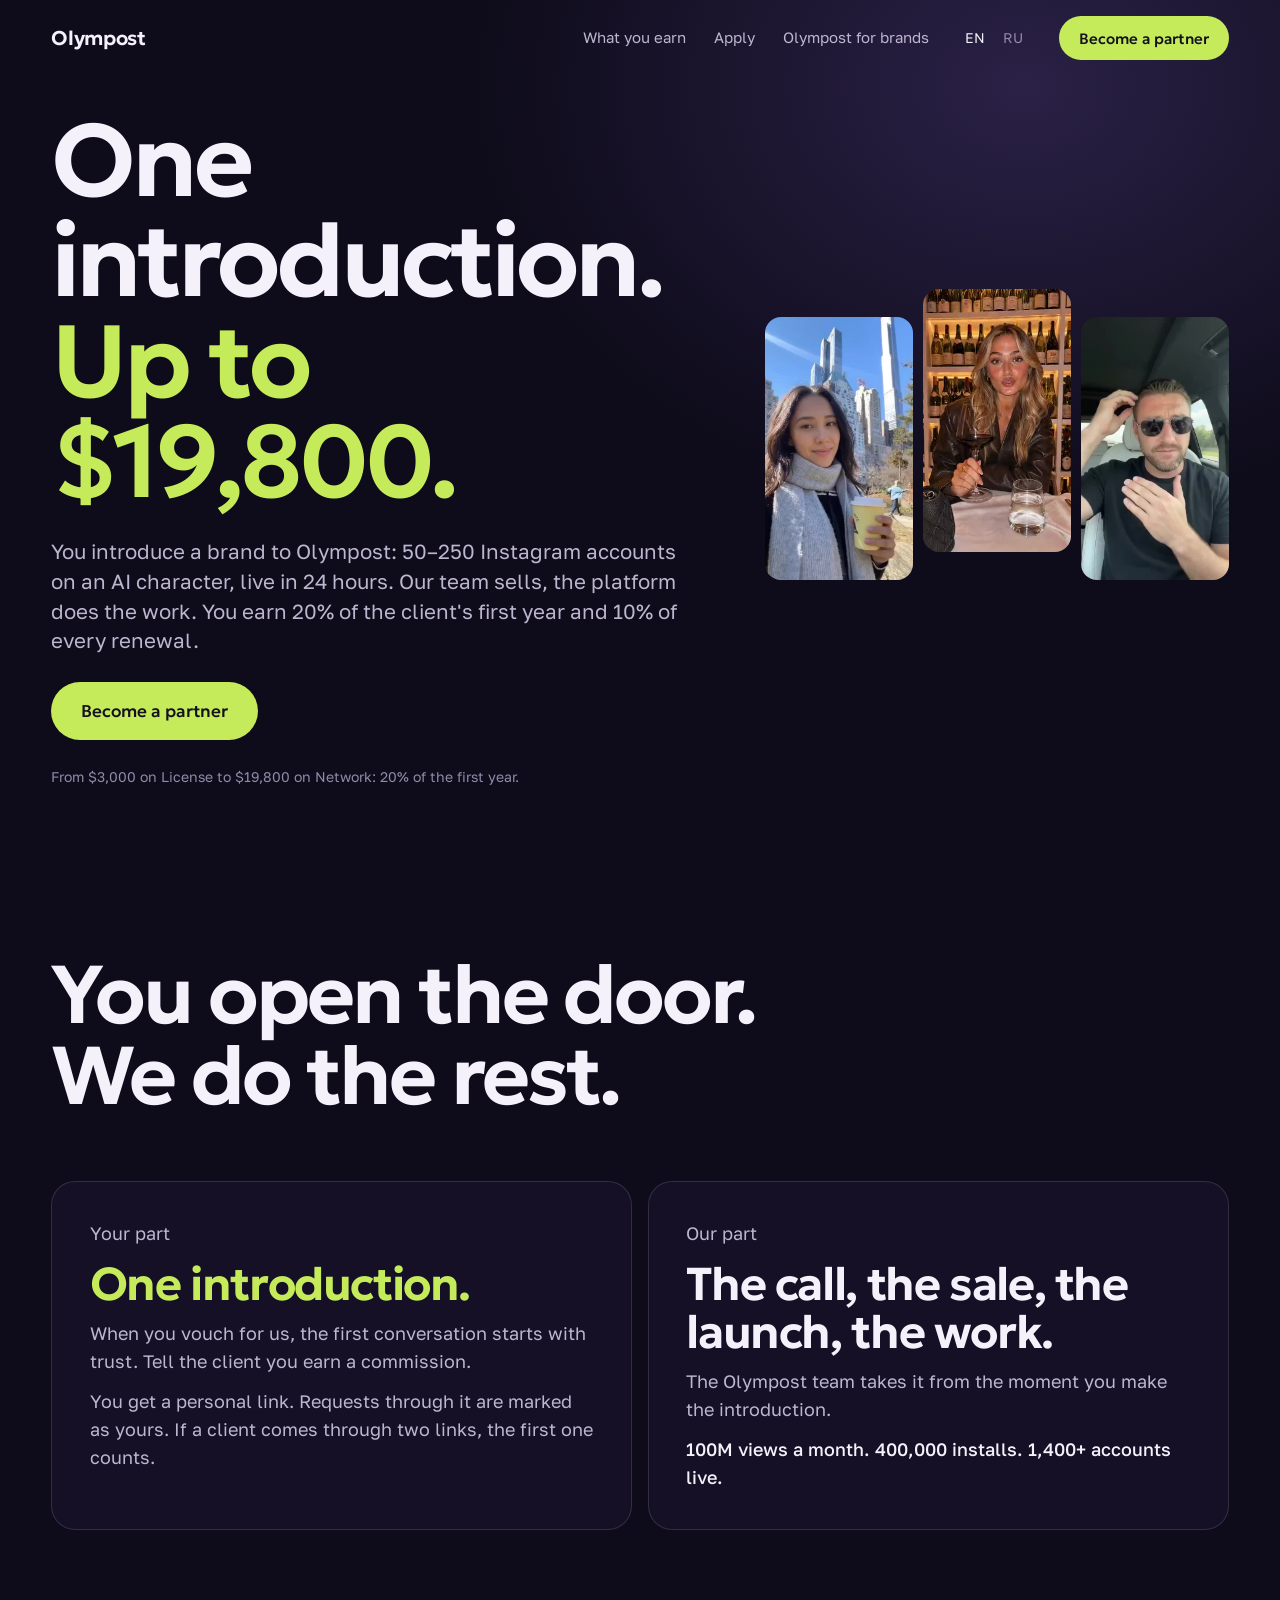
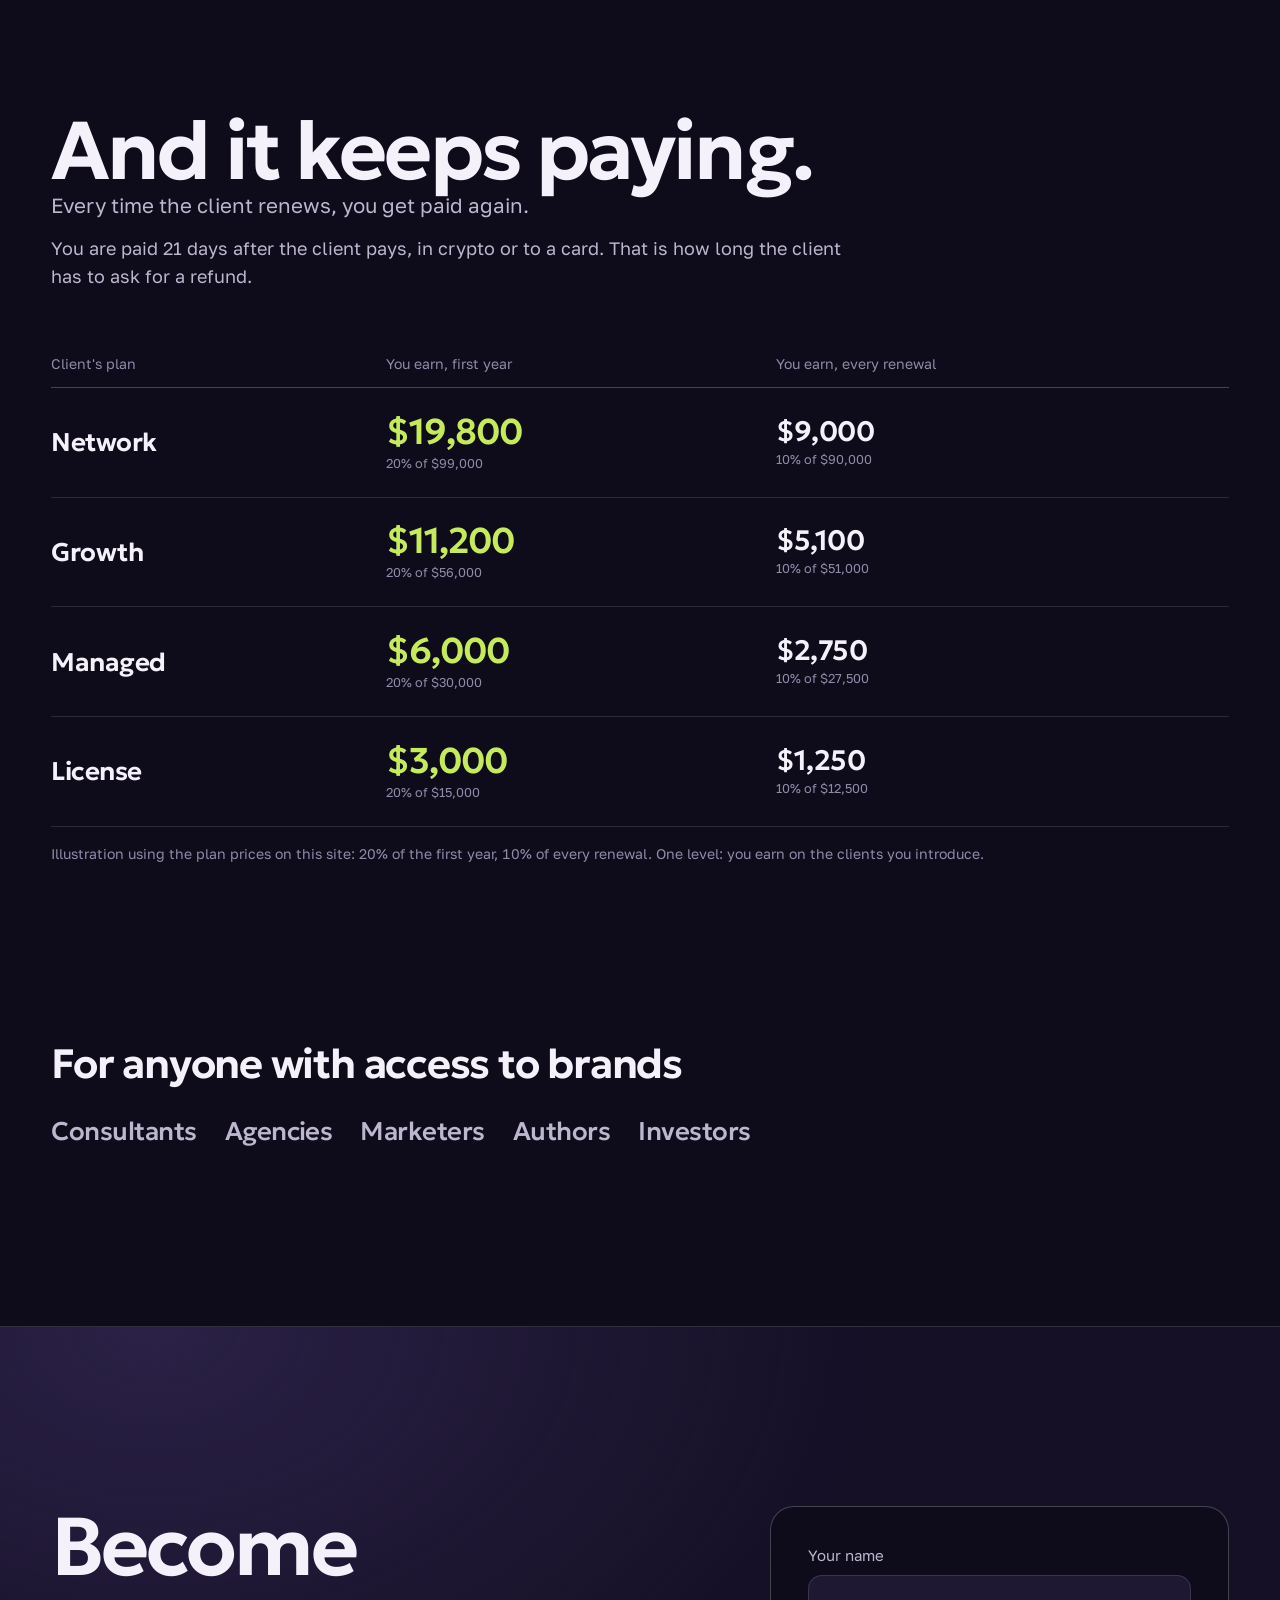
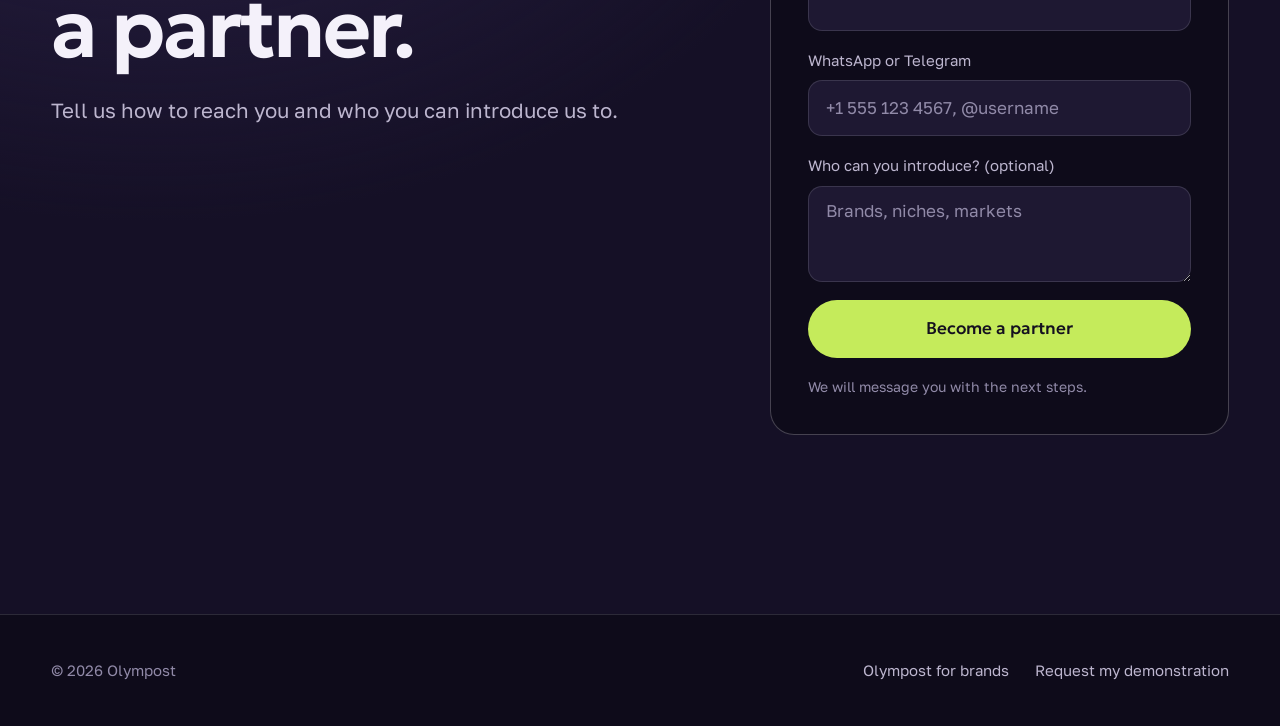
==== commit a2a77f51: "Partner payouts on new prices" ====
--- a/partners/index.html
+++ b/partners/index.html
@@ -3,7 +3,7 @@
 <head>
 <meta charset="utf-8">
 <meta name="viewport" content="width=device-width, initial-scale=1, viewport-fit=cover">
-<title>Olympost partners. One introduction, up to $15,800.</title>
+<title>Olympost partners. One introduction, up to $19,800.</title>
 <meta name="description" content="Introduce a brand to Olympost. Our team sells, the platform does the work. You earn 20% of the first year and 10% of every renewal.">
 <link rel="canonical" href="https://olympost.co/partners/">
 <meta name="theme-color" content="#0E0B1A">
@@ -11,8 +11,8 @@
 <meta property="og:type" content="website">
 <meta property="og:site_name" content="Olympost">
 <meta property="og:url" content="https://olympost.co/partners/">
-<meta property="og:title" content="One introduction. Up to $15,800.">
-<meta property="og:description" content="Illustration: 20% of the $79,000 Network plan. Introduce a brand to Olympost, our team sells, the platform does the work. 20% of the first year, 10% of every renewal.">
+<meta property="og:title" content="One introduction. Up to $19,800.">
+<meta property="og:description" content="Illustration: 20% of the $99,000 Network plan. Introduce a brand to Olympost, our team sells, the platform does the work. 20% of the first year, 10% of every renewal.">
 <meta property="og:image" content="https://olympost.co/assets/og-partners.jpg">
 <meta property="og:image:width" content="1200">
 <meta property="og:image:height" content="630">
@@ -49,10 +49,10 @@
 <section class="p-hero" aria-labelledby="h-hero">
   <div class="wrap p-hero-g">
   <div class="p-hero-l">
-    <h1 id="h-hero" data-t="h1">One introduction.<br><em>Up to $15,800.</em></h1>
+    <h1 id="h-hero" data-t="h1">One introduction.<br><em>Up to $19,800.</em></h1>
     <p class="lead" data-t="h2">You introduce a brand to Olympost: <span class="nb">50–250</span> Instagram accounts on an <span class="nb">AI character</span>, live in 24 hours. Our team sells, the platform does the work. You earn 20% of the client's first year and 10% of every renewal.</p>
     <a class="btn" href="#apply" data-t="cta2">Become a partner</a>
-    <p class="fine" data-t="h3">From $2,400 on License to $15,800 on Network: 20% of the first year.</p>
+    <p class="fine" data-t="h3">From $3,000 on License to $19,800 on Network: 20% of the first year.</p>
   </div>
   <div class="p-show" aria-hidden="true"><div data-reel="g10"></div><div data-reel="r1"></div><div data-reel="g09"></div></div>
   </div>
@@ -91,10 +91,10 @@
         <th scope="col" data-t="p5">You earn, every renewal</th>
       </tr></thead>
       <tbody>
-        <tr><td>Network</td><td class="yes" data-t="r1a">$15,800<span class="sm">20% of $79,000</span></td><td class="ren" data-t="r1b">$7,200<span class="sm">10% of $72,000</span></td></tr>
-        <tr><td>Growth</td><td class="yes" data-t="r2a">$9,000<span class="sm">20% of $45,000</span></td><td class="ren" data-t="r2b">$4,100<span class="sm">10% of $41,000</span></td></tr>
-        <tr><td>Managed</td><td class="yes" data-t="r3a">$4,800<span class="sm">20% of $24,000</span></td><td class="ren" data-t="r3b">$2,200<span class="sm">10% of $22,000</span></td></tr>
-        <tr><td>License</td><td class="yes" data-t="r4a">$2,400<span class="sm">20% of $12,000</span></td><td class="ren" data-t="r4b">$1,000<span class="sm">10% of $10,000</span></td></tr>
+        <tr><td>Network</td><td class="yes" data-t="r1a">$19,800<span class="sm">20% of $99,000</span></td><td class="ren" data-t="r1b">$9,000<span class="sm">10% of $90,000</span></td></tr>
+        <tr><td>Growth</td><td class="yes" data-t="r2a">$11,200<span class="sm">20% of $56,000</span></td><td class="ren" data-t="r2b">$5,100<span class="sm">10% of $51,000</span></td></tr>
+        <tr><td>Managed</td><td class="yes" data-t="r3a">$6,000<span class="sm">20% of $30,000</span></td><td class="ren" data-t="r3b">$2,750<span class="sm">10% of $27,500</span></td></tr>
+        <tr><td>License</td><td class="yes" data-t="r4a">$3,000<span class="sm">20% of $15,000</span></td><td class="ren" data-t="r4b">$1,250<span class="sm">10% of $12,500</span></td></tr>
       </tbody>
     </table>
   </div>
@@ -154,7 +154,7 @@
 
 <div class="mbar"><a class="btn" href="#apply" data-t="cta3">Become a partner</a></div>
 
-<script type="application/json" id="i18n-ru">{"title":"Партнёры Olympost. Одно знакомство, $15 800.","p":{"f5":"+7 900 123 45 67, @username","f8":"Бренды, ниши, рынки"},"t":{"skip":"К содержанию","n1":"Сколько вы заработаете","n2":"Заявка","n3":"Olympost для брендов","cta":"Стать партнёром","h1":"Одно знакомство.<br><em>До $15 800.<\/em>","h2":"Вы знакомите бренд с Olympost: <span class=\"nb\">50–250<\/span> Instagram-аккаунтов с <span class=\"nb\">AI-персонажем<\/span>, запуск за 24 часа. Наша команда продаёт, платформа делает всю работу. Вы получаете 20% от первого года клиента и 10% от каждого продления.","cta2":"Стать партнёром","h3":"От $2 400 на License до $15 800 на Network: 20% от первого года.","w0":"Вы открываете дверь. Остальное делаем мы.","w1":"Ваша часть","w2":"Одно знакомство.","w3":"Когда за нас ручаетесь вы, разговор начинается с доверия. Скажите клиенту, что получаете комиссию.","w7":"Вы получаете личную ссылку. Заявки по ней закрепляются за вами. Если клиент пришёл по двум ссылкам, считается первая.","pw":"Выплата приходит через 21 день после оплаты клиента, криптой или на карту. Столько у клиента есть на возврат.","w4":"Наша часть","w5":"Созвон, продажа, запуск, работа.","w6":"Команда Olympost берёт всё на себя с момента знакомства.","p0":"И это не разовая выплата.","p1":"Каждый раз, когда клиент продлевает, вы снова получаете деньги.","p2":"Иллюстрация по ценам тарифов на сайте: 20% от первого года, 10% от каждого продления. Один уровень: вы зарабатываете на клиентах, которых привели сами.","p3":"Тариф клиента","p4":"Вы получаете за первый год","p5":"Вы получаете за каждое продление","r1a":"$15 800<span class=\"sm\">20% от $79 000<\/span>","r1b":"$7 200<span class=\"sm\">10% от $72 000<\/span>","r2a":"$9 000<span class=\"sm\">20% от $45 000<\/span>","r2b":"$4 100<span class=\"sm\">10% от $41 000<\/span>","r3a":"$4 800<span class=\"sm\">20% от $24 000<\/span>","r3b":"$2 200<span class=\"sm\">10% от $22 000<\/span>","r4a":"$2 400<span class=\"sm\">20% от $12 000<\/span>","r4b":"$1 000<span class=\"sm\">10% от $10 000<\/span>","o0":"Для всех, у кого есть доступ к брендам","o1":"Консультанты","o2":"Агентства","o3":"Маркетологи","o4":"Авторы","o5":"Инвесторы","f0":"Станьте партнёром.","f1":"Расскажите, как с вами связаться и с кем вы можете нас познакомить.","f2":"Ваше имя","f3":"Укажите имя.","f4":"WhatsApp или Telegram","f6":"Укажите номер WhatsApp с кодом страны или @username в Telegram.","f7":"С кем можете познакомить? (необязательно)","f9":"Стать партнёром","n4":"Olympost для брендов","n5":"Запросить демонстрацию","cta3":"Стать партнёром","f10":"Напишем и расскажем, что дальше.","w8":"100 млн просмотров в месяц. 400 000 установок. 1 400+ аккаунтов в работе."}}</script>
+<script type="application/json" id="i18n-ru">{"title":"Партнёры Olympost. Одно знакомство, $19 800.","p":{"f5":"+7 900 123 45 67, @username","f8":"Бренды, ниши, рынки"},"t":{"skip":"К содержанию","n1":"Сколько вы заработаете","n2":"Заявка","n3":"Olympost для брендов","cta":"Стать партнёром","h1":"Одно знакомство.<br><em>До $19 800.<\/em>","h2":"Вы знакомите бренд с Olympost: <span class=\"nb\">50–250<\/span> Instagram-аккаунтов с <span class=\"nb\">AI-персонажем<\/span>, запуск за 24 часа. Наша команда продаёт, платформа делает всю работу. Вы получаете 20% от первого года клиента и 10% от каждого продления.","cta2":"Стать партнёром","h3":"От $3 000 на License до $19 800 на Network: 20% от первого года.","w0":"Вы открываете дверь. Остальное делаем мы.","w1":"Ваша часть","w2":"Одно знакомство.","w3":"Когда за нас ручаетесь вы, разговор начинается с доверия. Скажите клиенту, что получаете комиссию.","w7":"Вы получаете личную ссылку. Заявки по ней закрепляются за вами. Если клиент пришёл по двум ссылкам, считается первая.","pw":"Выплата приходит через 21 день после оплаты клиента, криптой или на карту. Столько у клиента есть на возврат.","w4":"Наша часть","w5":"Созвон, продажа, запуск, работа.","w6":"Команда Olympost берёт всё на себя с момента знакомства.","p0":"И это не разовая выплата.","p1":"Каждый раз, когда клиент продлевает, вы снова получаете деньги.","p2":"Иллюстрация по ценам тарифов на сайте: 20% от первого года, 10% от каждого продления. Один уровень: вы зарабатываете на клиентах, которых привели сами.","p3":"Тариф клиента","p4":"Вы получаете за первый год","p5":"Вы получаете за каждое продление","r1a":"$19 800<span class=\"sm\">20% от $99 000<\/span>","r1b":"$9 000<span class=\"sm\">10% от $90 000<\/span>","r2a":"$11 200<span class=\"sm\">20% от $56 000<\/span>","r2b":"$5 100<span class=\"sm\">10% от $51 000<\/span>","r3a":"$6 000<span class=\"sm\">20% от $30 000<\/span>","r3b":"$2 750<span class=\"sm\">10% от $27 500<\/span>","r4a":"$3 000<span class=\"sm\">20% от $15 000<\/span>","r4b":"$1 250<span class=\"sm\">10% от $12 500<\/span>","o0":"Для всех, у кого есть доступ к брендам","o1":"Консультанты","o2":"Агентства","o3":"Маркетологи","o4":"Авторы","o5":"Инвесторы","f0":"Станьте партнёром.","f1":"Расскажите, как с вами связаться и с кем вы можете нас познакомить.","f2":"Ваше имя","f3":"Укажите имя.","f4":"WhatsApp или Telegram","f6":"Укажите номер WhatsApp с кодом страны или @username в Telegram.","f7":"С кем можете познакомить? (необязательно)","f9":"Стать партнёром","n4":"Olympost для брендов","n5":"Запросить демонстрацию","cta3":"Стать партнёром","f10":"Напишем и расскажем, что дальше.","w8":"100 млн просмотров в месяц. 400 000 установок. 1 400+ аккаунтов в работе."}}</script>
 <script src="../assets/js/site.js"></script>
 </body>
 </html>
--- a/assets/css/site.css
+++ b/assets/css/site.css
@@ -216,7 +216,7 @@
 .pay-when{margin-top:14px;max-width:44em;color:var(--fg-2)}
 .plans-refund{margin-top:10px;color:var(--lime);font-size:clamp(18px,1.5vw,21px);line-height:1.35}
 .hero-offer{color:var(--fg)}
-.fit{display:grid;grid-template-columns:repeat(4,1fr);gap:24px;margin-top:clamp(28px,3vw,44px)}
+.fit{display:grid;grid-template-columns:repeat(3,1fr);gap:24px;margin-top:clamp(28px,3vw,44px)}
 .fit h3{font-size:20px;margin-bottom:8px}
 #results .lead{margin-top:16px;max-width:44em}
 .value b{font-weight:500;color:var(--fg)}
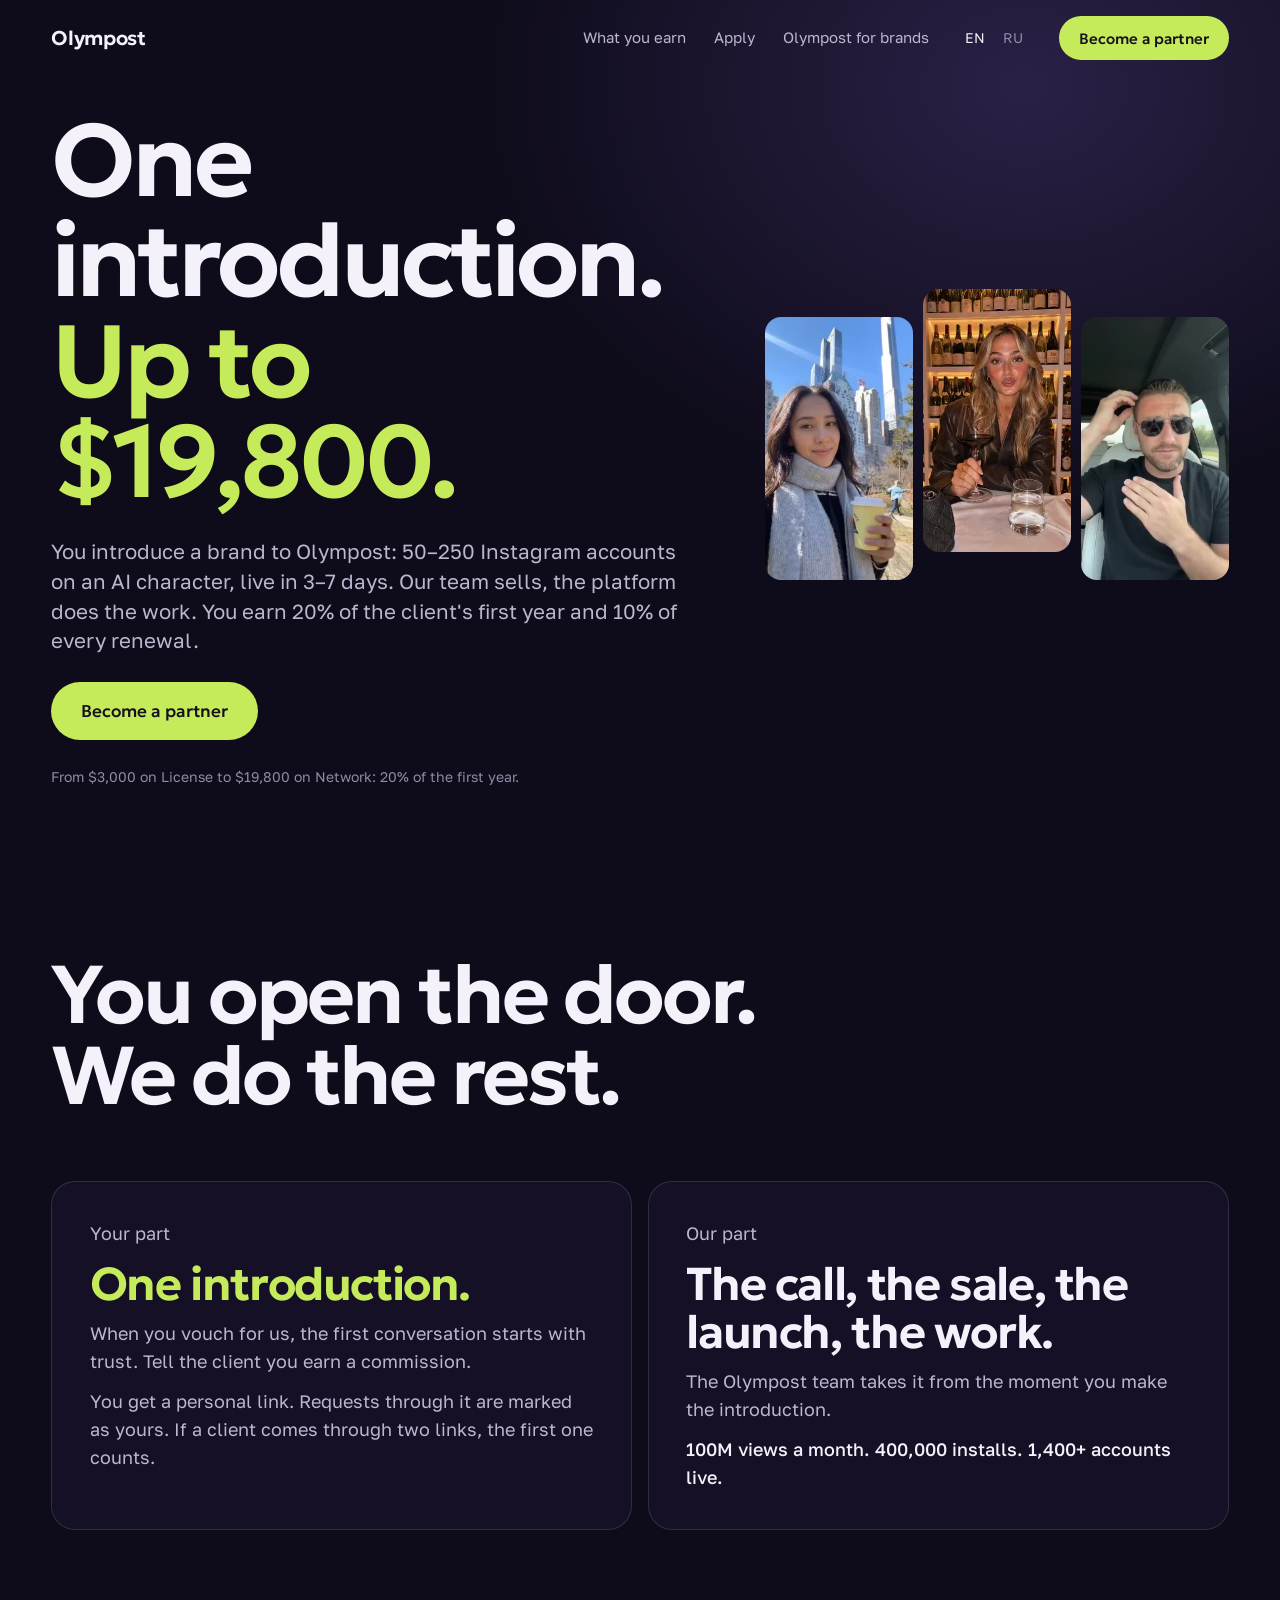
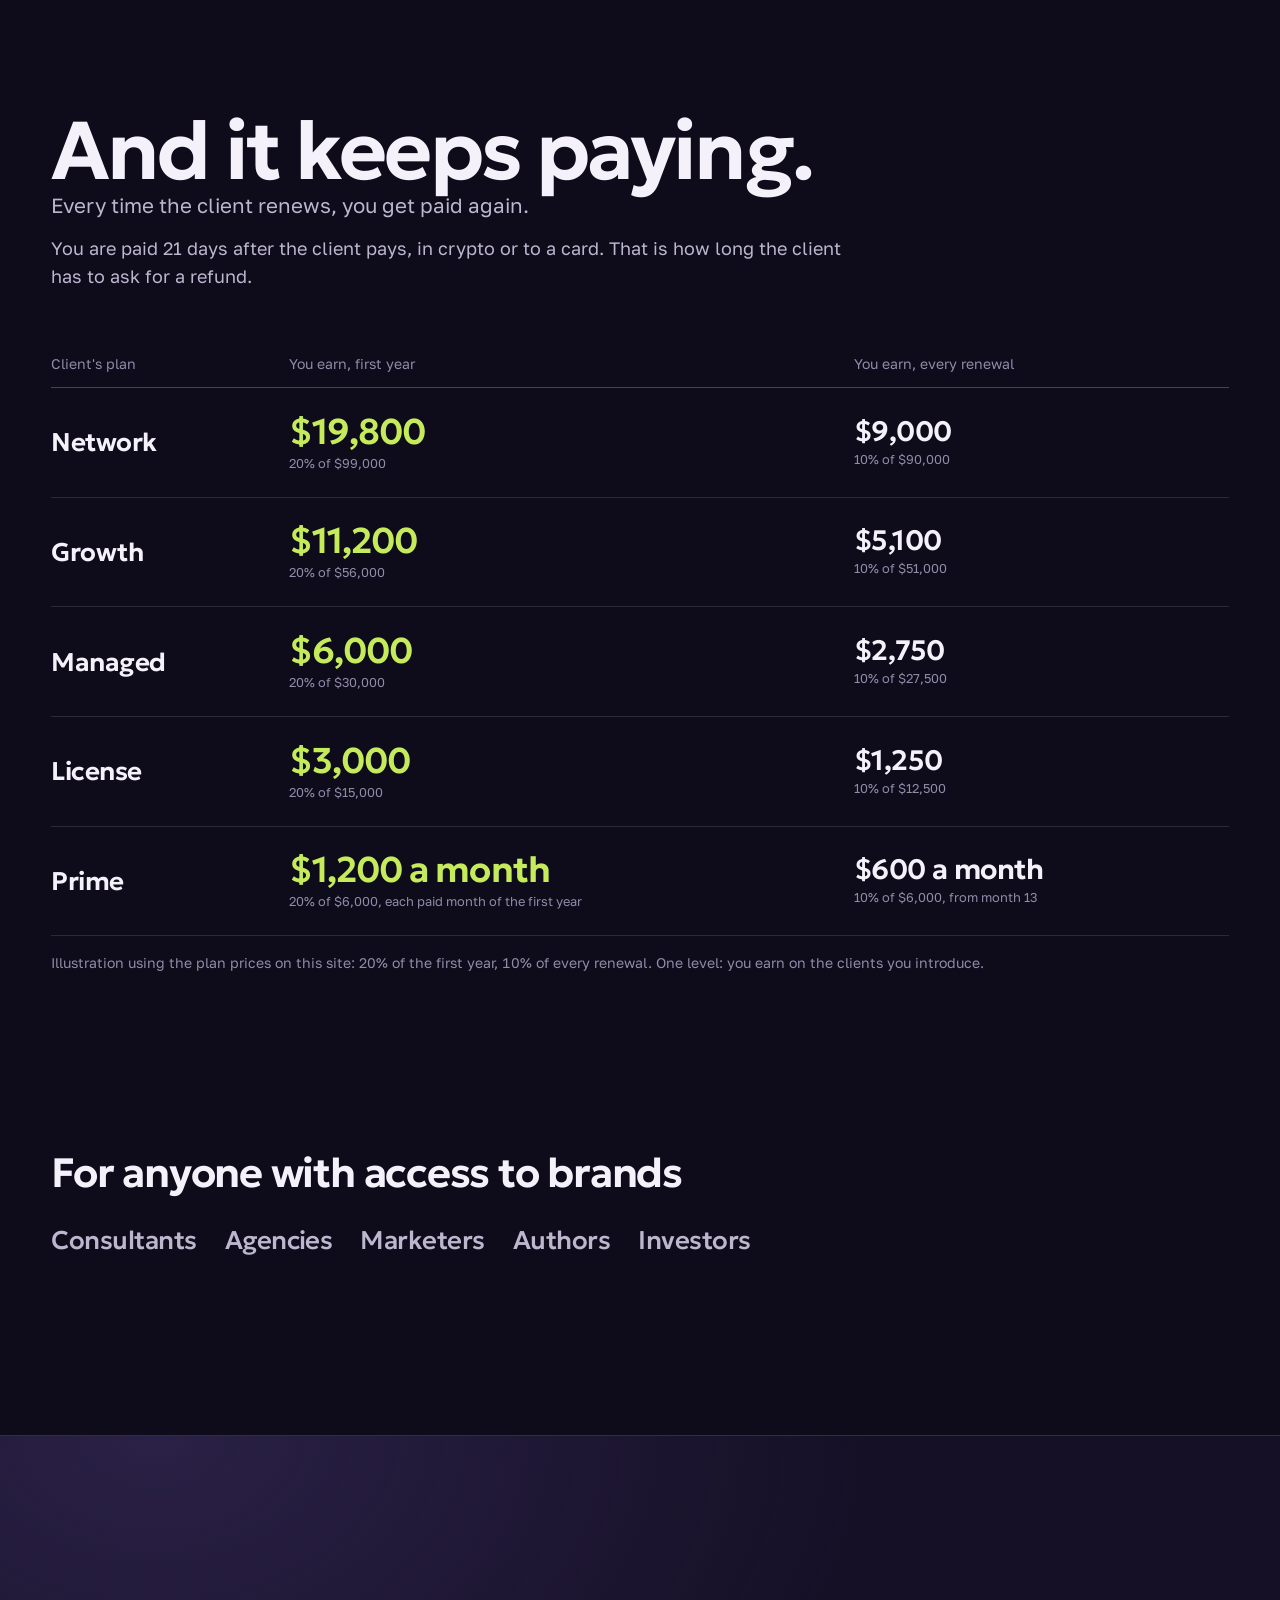
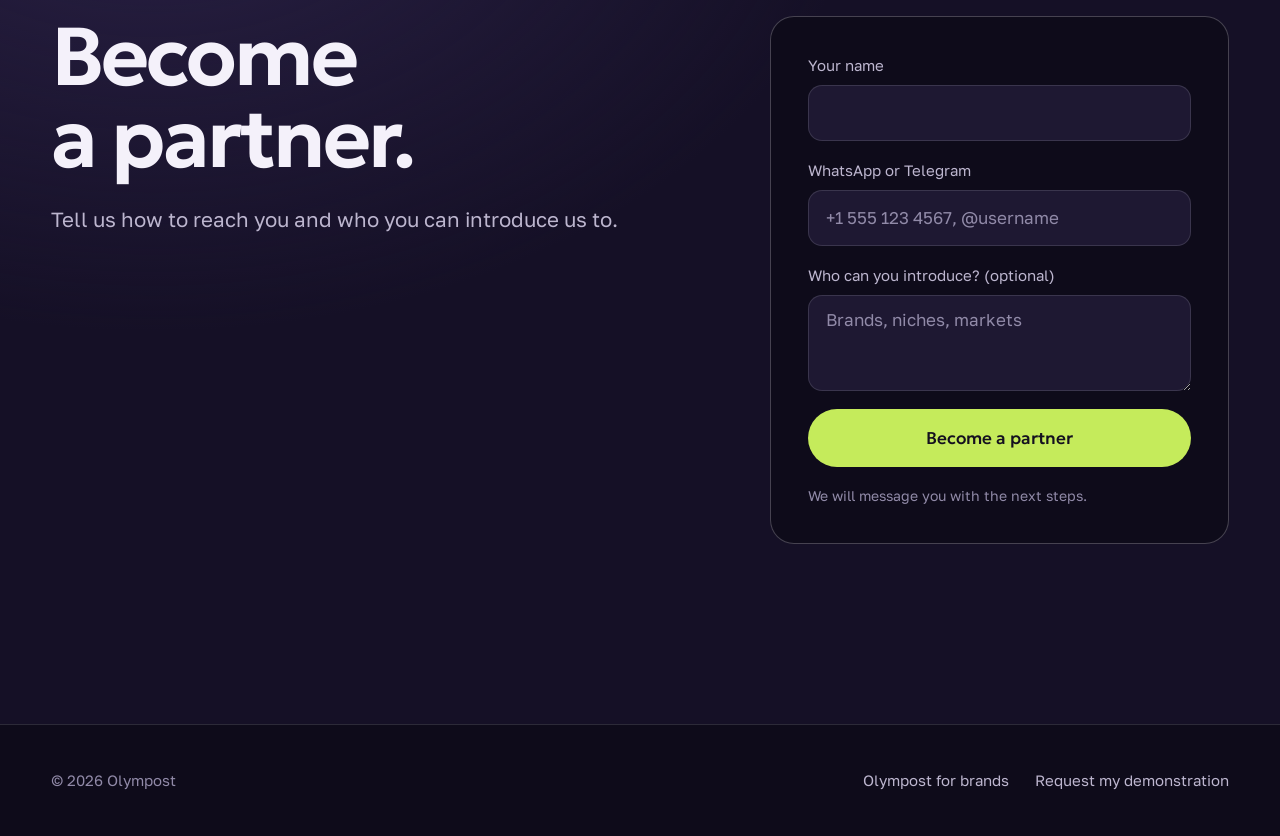
==== commit 7a0c23f5: "Partners: Prime payout, 3-7 day launch" ====
--- a/partners/index.html
+++ b/partners/index.html
@@ -50,7 +50,7 @@
   <div class="wrap p-hero-g">
   <div class="p-hero-l">
     <h1 id="h-hero" data-t="h1">One introduction.<br><em>Up to $19,800.</em></h1>
-    <p class="lead" data-t="h2">You introduce a brand to Olympost: <span class="nb">50–250</span> Instagram accounts on an <span class="nb">AI character</span>, live in 24 hours. Our team sells, the platform does the work. You earn 20% of the client's first year and 10% of every renewal.</p>
+    <p class="lead" data-t="h2">You introduce a brand to Olympost: <span class="nb">50–250</span> Instagram accounts on an <span class="nb">AI character</span>, live in 3–7 days. Our team sells, the platform does the work. You earn 20% of the client's first year and 10% of every renewal.</p>
     <a class="btn" href="#apply" data-t="cta2">Become a partner</a>
     <p class="fine" data-t="h3">From $3,000 on License to $19,800 on Network: 20% of the first year.</p>
   </div>
@@ -95,6 +95,7 @@
         <tr><td>Growth</td><td class="yes" data-t="r2a">$11,200<span class="sm">20% of $56,000</span></td><td class="ren" data-t="r2b">$5,100<span class="sm">10% of $51,000</span></td></tr>
         <tr><td>Managed</td><td class="yes" data-t="r3a">$6,000<span class="sm">20% of $30,000</span></td><td class="ren" data-t="r3b">$2,750<span class="sm">10% of $27,500</span></td></tr>
         <tr><td>License</td><td class="yes" data-t="r4a">$3,000<span class="sm">20% of $15,000</span></td><td class="ren" data-t="r4b">$1,250<span class="sm">10% of $12,500</span></td></tr>
+        <tr><td>Prime</td><td class="yes" data-t="r5a">$1,200 a month<span class="sm">20% of $6,000, each paid month of the first year</span></td><td class="ren" data-t="r5b">$600 a month<span class="sm">10% of $6,000, from month 13</span></td></tr>
       </tbody>
     </table>
   </div>
@@ -154,7 +155,7 @@
 
 <div class="mbar"><a class="btn" href="#apply" data-t="cta3">Become a partner</a></div>
 
-<script type="application/json" id="i18n-ru">{"title":"Партнёры Olympost. Одно знакомство, $19 800.","p":{"f5":"+7 900 123 45 67, @username","f8":"Бренды, ниши, рынки"},"t":{"skip":"К содержанию","n1":"Сколько вы заработаете","n2":"Заявка","n3":"Olympost для брендов","cta":"Стать партнёром","h1":"Одно знакомство.<br><em>До $19 800.<\/em>","h2":"Вы знакомите бренд с Olympost: <span class=\"nb\">50–250<\/span> Instagram-аккаунтов с <span class=\"nb\">AI-персонажем<\/span>, запуск за 24 часа. Наша команда продаёт, платформа делает всю работу. Вы получаете 20% от первого года клиента и 10% от каждого продления.","cta2":"Стать партнёром","h3":"От $3 000 на License до $19 800 на Network: 20% от первого года.","w0":"Вы открываете дверь. Остальное делаем мы.","w1":"Ваша часть","w2":"Одно знакомство.","w3":"Когда за нас ручаетесь вы, разговор начинается с доверия. Скажите клиенту, что получаете комиссию.","w7":"Вы получаете личную ссылку. Заявки по ней закрепляются за вами. Если клиент пришёл по двум ссылкам, считается первая.","pw":"Выплата приходит через 21 день после оплаты клиента, криптой или на карту. Столько у клиента есть на возврат.","w4":"Наша часть","w5":"Созвон, продажа, запуск, работа.","w6":"Команда Olympost берёт всё на себя с момента знакомства.","p0":"И это не разовая выплата.","p1":"Каждый раз, когда клиент продлевает, вы снова получаете деньги.","p2":"Иллюстрация по ценам тарифов на сайте: 20% от первого года, 10% от каждого продления. Один уровень: вы зарабатываете на клиентах, которых привели сами.","p3":"Тариф клиента","p4":"Вы получаете за первый год","p5":"Вы получаете за каждое продление","r1a":"$19 800<span class=\"sm\">20% от $99 000<\/span>","r1b":"$9 000<span class=\"sm\">10% от $90 000<\/span>","r2a":"$11 200<span class=\"sm\">20% от $56 000<\/span>","r2b":"$5 100<span class=\"sm\">10% от $51 000<\/span>","r3a":"$6 000<span class=\"sm\">20% от $30 000<\/span>","r3b":"$2 750<span class=\"sm\">10% от $27 500<\/span>","r4a":"$3 000<span class=\"sm\">20% от $15 000<\/span>","r4b":"$1 250<span class=\"sm\">10% от $12 500<\/span>","o0":"Для всех, у кого есть доступ к брендам","o1":"Консультанты","o2":"Агентства","o3":"Маркетологи","o4":"Авторы","o5":"Инвесторы","f0":"Станьте партнёром.","f1":"Расскажите, как с вами связаться и с кем вы можете нас познакомить.","f2":"Ваше имя","f3":"Укажите имя.","f4":"WhatsApp или Telegram","f6":"Укажите номер WhatsApp с кодом страны или @username в Telegram.","f7":"С кем можете познакомить? (необязательно)","f9":"Стать партнёром","n4":"Olympost для брендов","n5":"Запросить демонстрацию","cta3":"Стать партнёром","f10":"Напишем и расскажем, что дальше.","w8":"100 млн просмотров в месяц. 400 000 установок. 1 400+ аккаунтов в работе."}}</script>
+<script type="application/json" id="i18n-ru">{"title":"Партнёры Olympost. Одно знакомство, до $19 800.","p":{"f5":"+7 900 123 45 67, @username","f8":"Бренды, ниши, рынки"},"t":{"skip":"К содержанию","n1":"Сколько вы заработаете","n2":"Заявка","n3":"Olympost для брендов","cta":"Стать партнёром","h1":"Одно знакомство.<br><em>До $19 800.<\/em>","h2":"Вы знакомите бренд с Olympost: <span class=\"nb\">50–250<\/span> Instagram-аккаунтов с <span class=\"nb\">AI-персонажем<\/span>, запуск за 3–7 дней. Наша команда продаёт, платформа делает всю работу. Вы получаете 20% от первого года клиента и 10% от каждого продления.","cta2":"Стать партнёром","h3":"От $3 000 на License до $19 800 на Network: 20% от первого года.","w0":"Вы открываете дверь. Остальное делаем мы.","w1":"Ваша часть","w2":"Одно знакомство.","w3":"Когда за нас ручаетесь вы, разговор начинается с доверия. Скажите клиенту, что получаете комиссию.","w7":"Вы получаете личную ссылку. Заявки по ней закрепляются за вами. Если клиент пришёл по двум ссылкам, считается первая.","pw":"Выплата приходит через 21 день после оплаты клиента, криптой или на карту. Столько у клиента есть на возврат.","w4":"Наша часть","w5":"Созвон, продажа, запуск, работа.","w6":"Команда Olympost берёт всё на себя с момента знакомства.","p0":"И это не разовая выплата.","p1":"Каждый раз, когда клиент продлевает, вы снова получаете деньги.","p2":"Иллюстрация по ценам тарифов на сайте: 20% от первого года, 10% от каждого продления. Один уровень: вы зарабатываете на клиентах, которых привели сами.","p3":"Тариф клиента","p4":"Вы получаете за первый год","p5":"Вы получаете за каждое продление","r1a":"$19 800<span class=\"sm\">20% от $99 000<\/span>","r1b":"$9 000<span class=\"sm\">10% от $90 000<\/span>","r2a":"$11 200<span class=\"sm\">20% от $56 000<\/span>","r2b":"$5 100<span class=\"sm\">10% от $51 000<\/span>","r3a":"$6 000<span class=\"sm\">20% от $30 000<\/span>","r3b":"$2 750<span class=\"sm\">10% от $27 500<\/span>","r4a":"$3 000<span class=\"sm\">20% от $15 000<\/span>","r4b":"$1 250<span class=\"sm\">10% от $12 500<\/span>","o0":"Для всех, у кого есть доступ к брендам","o1":"Консультанты","o2":"Агентства","o3":"Маркетологи","o4":"Авторы","o5":"Инвесторы","f0":"Станьте партнёром.","f1":"Расскажите, как с вами связаться и с кем вы можете нас познакомить.","f2":"Ваше имя","f3":"Укажите имя.","f4":"WhatsApp или Telegram","f6":"Укажите номер WhatsApp с кодом страны или @username в Telegram.","f7":"С кем можете познакомить? (необязательно)","f9":"Стать партнёром","n4":"Olympost для брендов","n5":"Запросить демонстрацию","cta3":"Стать партнёром","f10":"Напишем и расскажем, что дальше.","w8":"100 млн просмотров в месяц. 400 000 установок. 1 400+ аккаунтов в работе.","r5a":"$1 200 в месяц<span class=\"sm\">20% от $6 000, за каждый оплаченный месяц первого года<\/span>","r5b":"$600 в месяц<span class=\"sm\">10% от $6 000, с 13-го месяца<\/span>"}}</script>
 <script src="../assets/js/site.js"></script>
 </body>
 </html>
--- a/assets/css/site.css
+++ b/assets/css/site.css
@@ -329,3 +329,23 @@
   .js .rv{opacity:1;transform:none}
   .js .old li.rv{text-decoration-color:var(--fg-3)}
 }
+
+.tiers{display:grid;grid-template-columns:repeat(4,1fr);gap:16px;margin-top:clamp(28px,3vw,44px)}
+.tier{display:flex;flex-direction:column;gap:12px;padding:clamp(22px,2vw,30px);border-radius:24px;background:var(--ink-2);box-shadow:inset 0 0 0 1px var(--line)}
+.tier.best{box-shadow:inset 0 0 0 2px var(--lime)}
+.tier p{color:var(--fg-2);font-size:16px}
+.tier .tag{font-size:13px;letter-spacing:.04em;text-transform:uppercase;color:var(--fg-3)}
+.tier.best .tag{color:var(--lime)}
+.tier h3{font-size:20px}
+.tier .amt b{display:block;margin-bottom:6px;font:600 clamp(40px,3.5vw,54px)/1 var(--display);letter-spacing:-.035em;color:var(--fg);white-space:nowrap}
+.tier .eq{color:var(--fg)}
+.tier .vol{padding-top:14px;border-top:1px solid var(--line);color:var(--fg);font-weight:500}
+.tier .ren{margin-top:auto;padding-top:8px;font-size:15px}
+.path{margin-top:28px;font-size:clamp(18px,1.5vw,21px);line-height:1.4}
+.path b{color:var(--lime);font-weight:500}
+.tiers-cta{margin-top:26px}
+.side{margin-top:clamp(36px,4vw,56px);border-top:1px solid var(--line)}
+.fit.four{grid-template-columns:repeat(2,1fr)}
+@media (max-width:1180px){.tiers{grid-template-columns:repeat(2,1fr)}}
+@media (max-width:860px){.fit.four{grid-template-columns:1fr}}
+@media (max-width:640px){.tiers{grid-template-columns:1fr}}
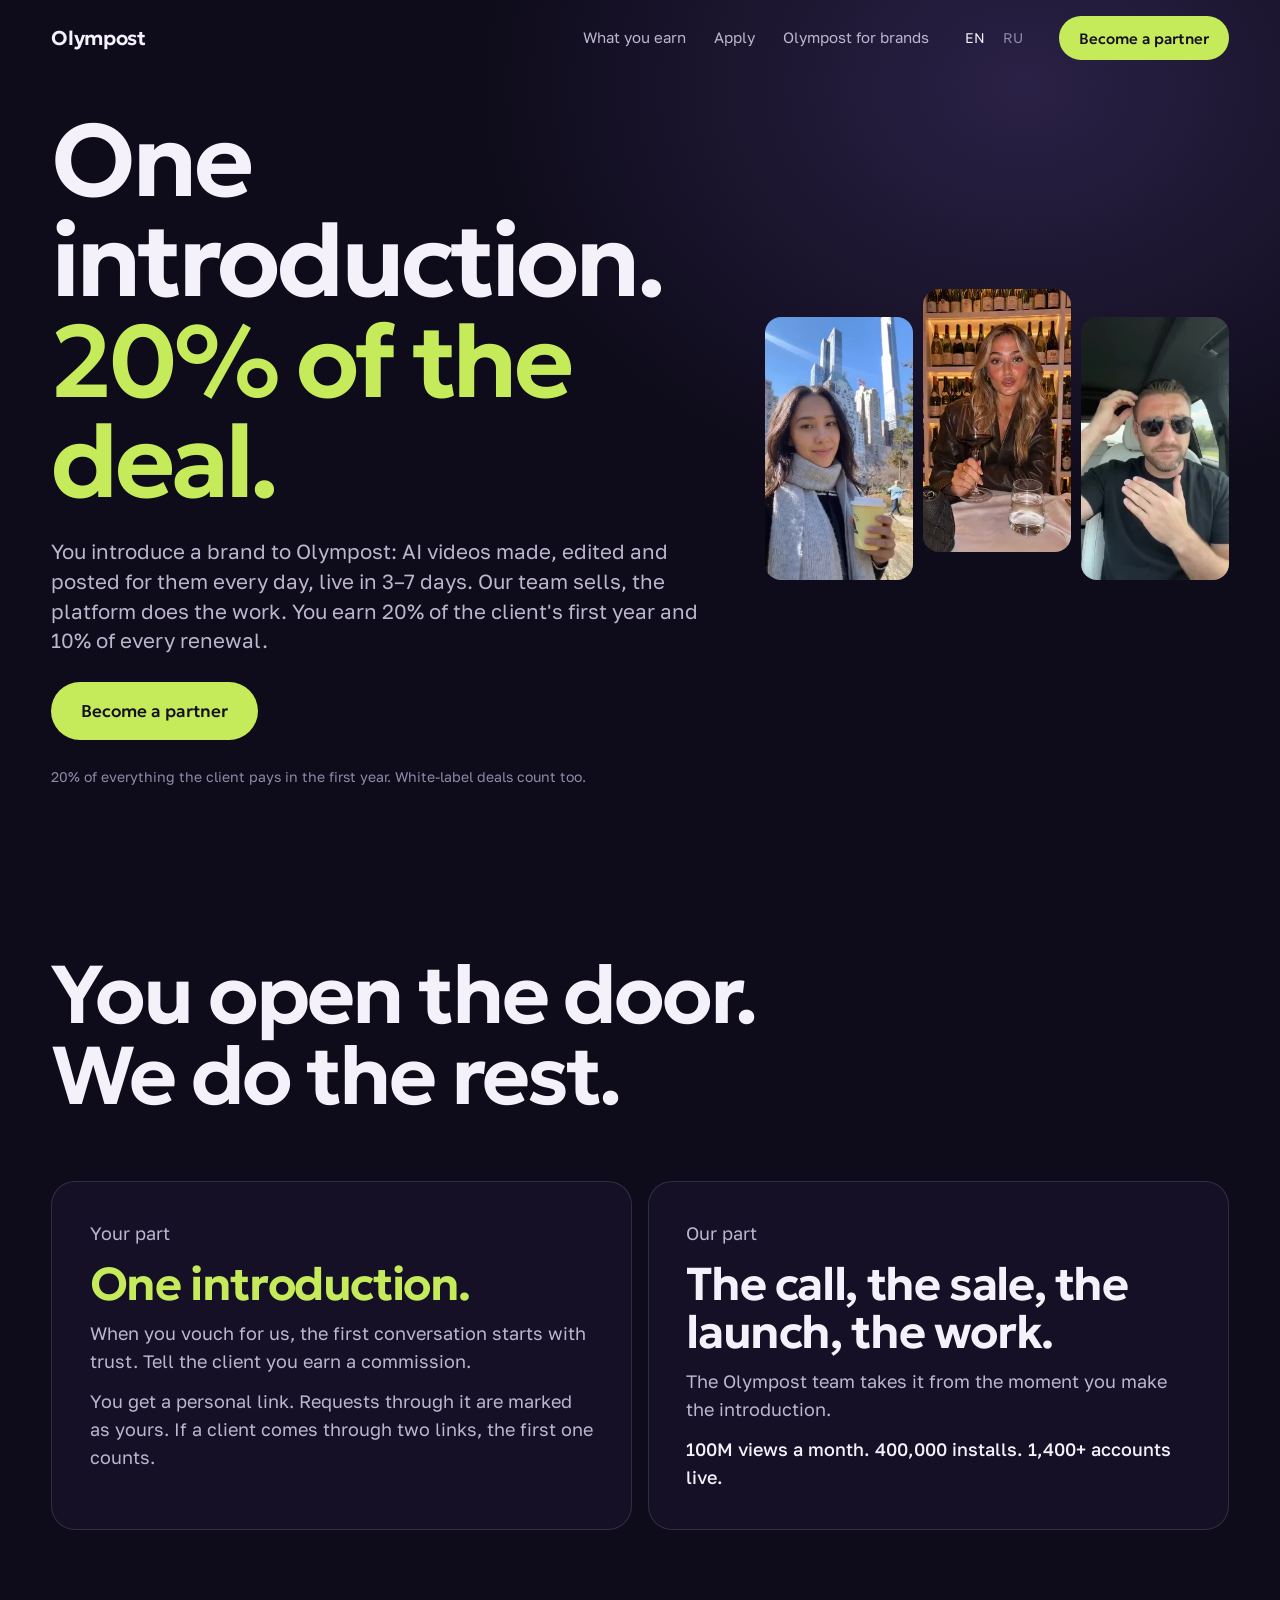
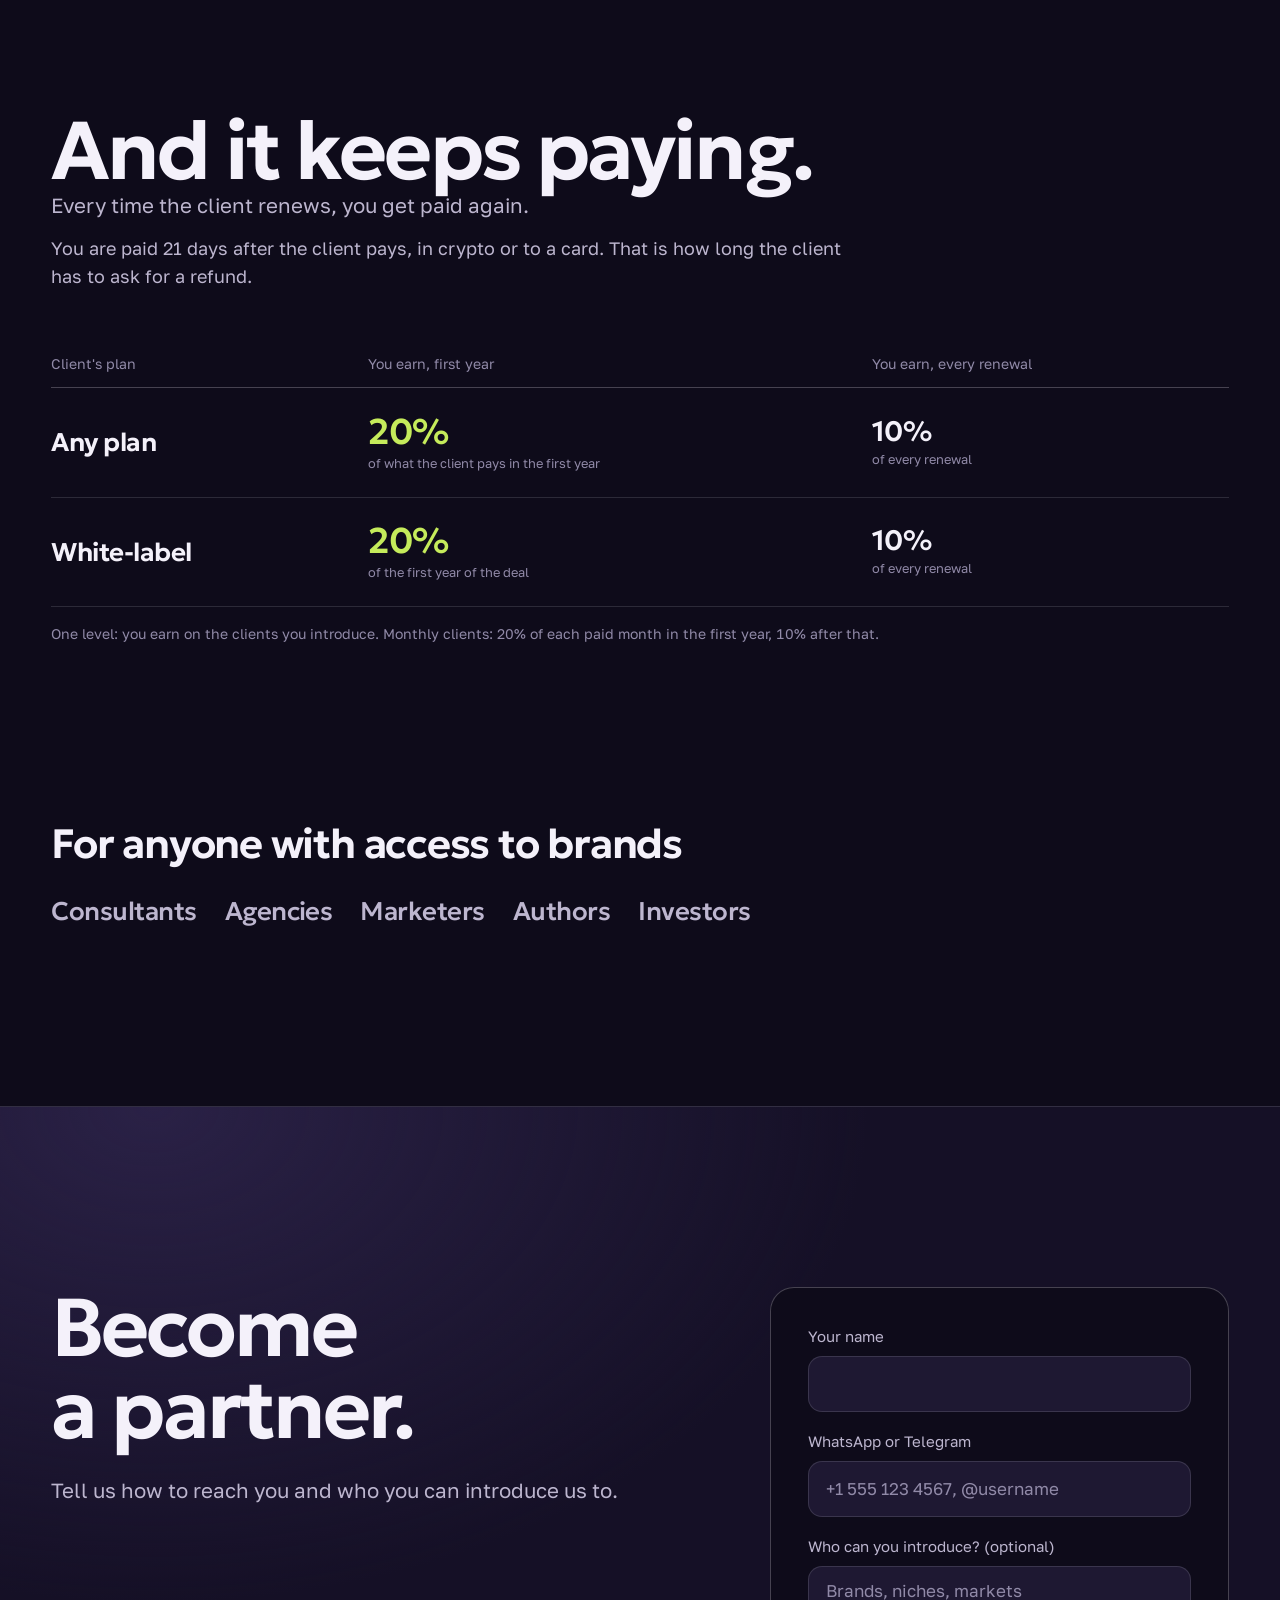
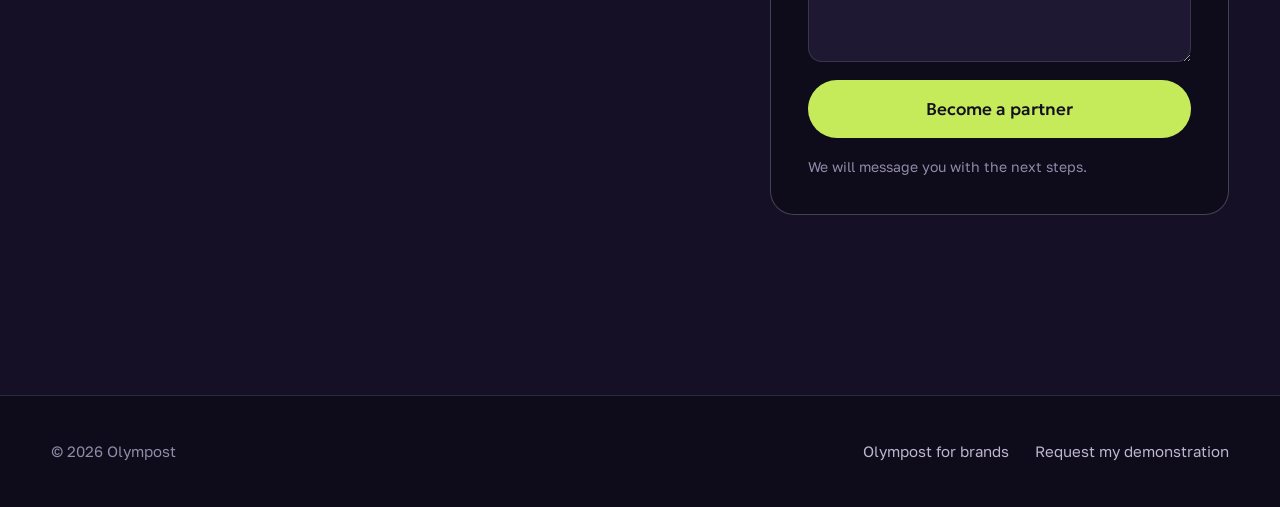
==== commit a7d42bdd: "Partners: percentages only" ====
--- a/partners/index.html
+++ b/partners/index.html
@@ -3,21 +3,24 @@
 <head>
 <meta charset="utf-8">
 <meta name="viewport" content="width=device-width, initial-scale=1, viewport-fit=cover">
-<title>Olympost partners. One introduction, up to $19,800.</title>
+<title>Olympost partners. One introduction, 20% of the deal.</title>
 <meta name="description" content="Introduce a brand to Olympost. Our team sells, the platform does the work. You earn 20% of the first year and 10% of every renewal.">
 <link rel="canonical" href="https://olympost.co/partners/">
+<link rel="alternate" hreflang="en" href="https://olympost.co/partners/">
+<link rel="alternate" hreflang="ru" href="https://olympost.co/partners/?lang=ru">
+<link rel="alternate" hreflang="x-default" href="https://olympost.co/partners/">
 <meta name="theme-color" content="#0E0B1A">
 <meta name="color-scheme" content="dark">
 <meta property="og:type" content="website">
 <meta property="og:site_name" content="Olympost">
 <meta property="og:url" content="https://olympost.co/partners/">
-<meta property="og:title" content="One introduction. Up to $19,800.">
-<meta property="og:description" content="Illustration: 20% of the $99,000 Network plan. Introduce a brand to Olympost, our team sells, the platform does the work. 20% of the first year, 10% of every renewal.">
-<meta property="og:image" content="https://olympost.co/assets/og-partners.jpg">
+<meta property="og:title" content="One introduction. 20% of the deal.">
+<meta property="og:description" content="Introduce a brand to Olympost. Our team sells, the platform does the work. You earn 20% of what the client pays in the first year and 10% of every renewal.">
+<meta property="og:image" content="https://olympost.co/assets/og-partners.png">
 <meta property="og:image:width" content="1200">
 <meta property="og:image:height" content="630">
 <meta name="twitter:card" content="summary_large_image">
-<meta name="twitter:image" content="https://olympost.co/assets/og-partners.jpg">
+<meta name="twitter:image" content="https://olympost.co/assets/og-partners.png">
 <link rel="icon" href="[data-uri]" type="image/svg+xml">
 <link rel="preload" href="../assets/fonts/geologica-600-lat.woff2" as="font" type="font/woff2" crossorigin>
 <link rel="preload" href="../assets/fonts/golos-400-lat.woff2" as="font" type="font/woff2" crossorigin>
@@ -49,10 +52,10 @@
 <section class="p-hero" aria-labelledby="h-hero">
   <div class="wrap p-hero-g">
   <div class="p-hero-l">
-    <h1 id="h-hero" data-t="h1">One introduction.<br><em>Up to $19,800.</em></h1>
-    <p class="lead" data-t="h2">You introduce a brand to Olympost: <span class="nb">50–250</span> Instagram accounts on an <span class="nb">AI character</span>, live in 3–7 days. Our team sells, the platform does the work. You earn 20% of the client's first year and 10% of every renewal.</p>
+    <h1 id="h-hero" data-t="h1">One introduction.<br><em>20% of the deal.</em></h1>
+    <p class="lead" data-t="h2">You introduce a brand to Olympost: AI videos made, edited and posted for them every day, live in 3–7 days. Our team sells, the platform does the work. You earn 20% of the client's first year and 10% of every renewal.</p>
     <a class="btn" href="#apply" data-t="cta2">Become a partner</a>
-    <p class="fine" data-t="h3">From $3,000 on License to $19,800 on Network: 20% of the first year.</p>
+    <p class="fine" data-t="h3">20% of everything the client pays in the first year. White-label deals count too.</p>
   </div>
   <div class="p-show" aria-hidden="true"><div data-reel="g10"></div><div data-reel="r1"></div><div data-reel="g09"></div></div>
   </div>
@@ -84,18 +87,15 @@
     <p class="lead rv pay-lead" data-t="p1">Every time the client renews, you get paid again.</p>
     <p class="rv pay-when" data-t="pw">You are paid 21 days after the client pays, in crypto or to a card. That is how long the client has to ask for a refund.</p>
     <table class="pay rv">
-      <caption data-t="p2">Illustration using the plan prices on this site: 20% of the first year, 10% of every renewal. One level: you earn on the clients you introduce.</caption>
+      <caption data-t="p2">One level: you earn on the clients you introduce. Monthly clients: 20% of each paid month in the first year, 10% after that.</caption>
       <thead><tr>
         <th scope="col" data-t="p3">Client's plan</th>
         <th scope="col" data-t="p4">You earn, first year</th>
         <th scope="col" data-t="p5">You earn, every renewal</th>
       </tr></thead>
       <tbody>
-        <tr><td>Network</td><td class="yes" data-t="r1a">$19,800<span class="sm">20% of $99,000</span></td><td class="ren" data-t="r1b">$9,000<span class="sm">10% of $90,000</span></td></tr>
-        <tr><td>Growth</td><td class="yes" data-t="r2a">$11,200<span class="sm">20% of $56,000</span></td><td class="ren" data-t="r2b">$5,100<span class="sm">10% of $51,000</span></td></tr>
-        <tr><td>Managed</td><td class="yes" data-t="r3a">$6,000<span class="sm">20% of $30,000</span></td><td class="ren" data-t="r3b">$2,750<span class="sm">10% of $27,500</span></td></tr>
-        <tr><td>License</td><td class="yes" data-t="r4a">$3,000<span class="sm">20% of $15,000</span></td><td class="ren" data-t="r4b">$1,250<span class="sm">10% of $12,500</span></td></tr>
-        <tr><td>Prime</td><td class="yes" data-t="r5a">$1,200 a month<span class="sm">20% of $6,000, each paid month of the first year</span></td><td class="ren" data-t="r5b">$600 a month<span class="sm">10% of $6,000, from month 13</span></td></tr>
+        <tr><td data-t="r1">Any plan</td><td class="yes" data-t="r1a">20%<span class="sm">of what the client pays in the first year</span></td><td class="ren" data-t="r1b">10%<span class="sm">of every renewal</span></td></tr>
+        <tr><td>White-label</td><td class="yes" data-t="r2a">20%<span class="sm">of the first year of the deal</span></td><td class="ren" data-t="r2b">10%<span class="sm">of every renewal</span></td></tr>
       </tbody>
     </table>
   </div>
@@ -155,7 +155,7 @@
 
 <div class="mbar"><a class="btn" href="#apply" data-t="cta3">Become a partner</a></div>
 
-<script type="application/json" id="i18n-ru">{"title":"Партнёры Olympost. Одно знакомство, до $19 800.","p":{"f5":"+7 900 123 45 67, @username","f8":"Бренды, ниши, рынки"},"t":{"skip":"К содержанию","n1":"Сколько вы заработаете","n2":"Заявка","n3":"Olympost для брендов","cta":"Стать партнёром","h1":"Одно знакомство.<br><em>До $19 800.<\/em>","h2":"Вы знакомите бренд с Olympost: <span class=\"nb\">50–250<\/span> Instagram-аккаунтов с <span class=\"nb\">AI-персонажем<\/span>, запуск за 3–7 дней. Наша команда продаёт, платформа делает всю работу. Вы получаете 20% от первого года клиента и 10% от каждого продления.","cta2":"Стать партнёром","h3":"От $3 000 на License до $19 800 на Network: 20% от первого года.","w0":"Вы открываете дверь. Остальное делаем мы.","w1":"Ваша часть","w2":"Одно знакомство.","w3":"Когда за нас ручаетесь вы, разговор начинается с доверия. Скажите клиенту, что получаете комиссию.","w7":"Вы получаете личную ссылку. Заявки по ней закрепляются за вами. Если клиент пришёл по двум ссылкам, считается первая.","pw":"Выплата приходит через 21 день после оплаты клиента, криптой или на карту. Столько у клиента есть на возврат.","w4":"Наша часть","w5":"Созвон, продажа, запуск, работа.","w6":"Команда Olympost берёт всё на себя с момента знакомства.","p0":"И это не разовая выплата.","p1":"Каждый раз, когда клиент продлевает, вы снова получаете деньги.","p2":"Иллюстрация по ценам тарифов на сайте: 20% от первого года, 10% от каждого продления. Один уровень: вы зарабатываете на клиентах, которых привели сами.","p3":"Тариф клиента","p4":"Вы получаете за первый год","p5":"Вы получаете за каждое продление","r1a":"$19 800<span class=\"sm\">20% от $99 000<\/span>","r1b":"$9 000<span class=\"sm\">10% от $90 000<\/span>","r2a":"$11 200<span class=\"sm\">20% от $56 000<\/span>","r2b":"$5 100<span class=\"sm\">10% от $51 000<\/span>","r3a":"$6 000<span class=\"sm\">20% от $30 000<\/span>","r3b":"$2 750<span class=\"sm\">10% от $27 500<\/span>","r4a":"$3 000<span class=\"sm\">20% от $15 000<\/span>","r4b":"$1 250<span class=\"sm\">10% от $12 500<\/span>","o0":"Для всех, у кого есть доступ к брендам","o1":"Консультанты","o2":"Агентства","o3":"Маркетологи","o4":"Авторы","o5":"Инвесторы","f0":"Станьте партнёром.","f1":"Расскажите, как с вами связаться и с кем вы можете нас познакомить.","f2":"Ваше имя","f3":"Укажите имя.","f4":"WhatsApp или Telegram","f6":"Укажите номер WhatsApp с кодом страны или @username в Telegram.","f7":"С кем можете познакомить? (необязательно)","f9":"Стать партнёром","n4":"Olympost для брендов","n5":"Запросить демонстрацию","cta3":"Стать партнёром","f10":"Напишем и расскажем, что дальше.","w8":"100 млн просмотров в месяц. 400 000 установок. 1 400+ аккаунтов в работе.","r5a":"$1 200 в месяц<span class=\"sm\">20% от $6 000, за каждый оплаченный месяц первого года<\/span>","r5b":"$600 в месяц<span class=\"sm\">10% от $6 000, с 13-го месяца<\/span>"}}</script>
+<script type="application/json" id="i18n-ru">{"title":"Партнёры Olympost. Одно знакомство, 20% от сделки.","p":{"f5":"+7 900 123 45 67, @username","f8":"Бренды, ниши, рынки"},"t":{"skip":"К содержанию","n1":"Сколько вы заработаете","n2":"Заявка","n3":"Olympost для брендов","cta":"Стать партнёром","h1":"Одно знакомство.<br><em>20% от сделки.<\/em>","h2":"Вы знакомите бренд с Olympost: AI-видео для него создаются, монтируются и публикуются каждый день, запуск за 3–7 дней. Продаёт наша команда, работу делает платформа. Вы получаете 20% от первого года клиента и 10% от каждого продления.","cta2":"Стать партнёром","h3":"20% от всего, что клиент платит в первый год. White-label тоже считается.","w0":"Вы открываете дверь. Остальное делаем мы.","w1":"Ваша часть","w2":"Одно знакомство.","w3":"Когда за нас ручаетесь вы, разговор начинается с доверия. Скажите клиенту, что получаете комиссию.","w7":"Вы получаете личную ссылку. Заявки по ней закрепляются за вами. Если клиент пришёл по двум ссылкам, считается первая.","pw":"Выплата приходит через 21 день после оплаты клиента, криптой или на карту. Столько у клиента есть на возврат.","w4":"Наша часть","w5":"Созвон, продажа, запуск, работа.","w6":"Команда Olympost берёт всё на себя с момента знакомства.","p0":"И это не разовая выплата.","p1":"Каждый раз, когда клиент продлевает, вы снова получаете деньги.","p2":"Один уровень: вы зарабатываете на клиентах, которых привели. Помесячные клиенты: 20% от каждого оплаченного месяца первого года, дальше 10%.","p3":"Тариф клиента","p4":"Вы получаете за первый год","p5":"Вы получаете за каждое продление","r1a":"20%<span class=\"sm\">от того, что клиент платит в первый год<\/span>","r1b":"10%<span class=\"sm\">от каждого продления<\/span>","r2a":"20%<span class=\"sm\">от первого года сделки<\/span>","r2b":"10%<span class=\"sm\">от каждого продления<\/span>","o0":"Для всех, у кого есть доступ к брендам","o1":"Консультанты","o2":"Агентства","o3":"Маркетологи","o4":"Авторы","o5":"Инвесторы","f0":"Станьте партнёром.","f1":"Расскажите, как с вами связаться и с кем вы можете нас познакомить.","f2":"Ваше имя","f3":"Укажите имя.","f4":"WhatsApp или Telegram","f6":"Укажите номер WhatsApp с кодом страны или @username в Telegram.","f7":"С кем можете познакомить? (необязательно)","f9":"Стать партнёром","n4":"Olympost для брендов","n5":"Запросить демонстрацию","cta3":"Стать партнёром","f10":"Напишем и расскажем, что дальше.","w8":"100 млн просмотров в месяц. 400 000 установок. 1 400+ аккаунтов в работе.","r1":"Любой тариф"}}</script>
 <script src="../assets/js/site.js"></script>
 </body>
 </html>
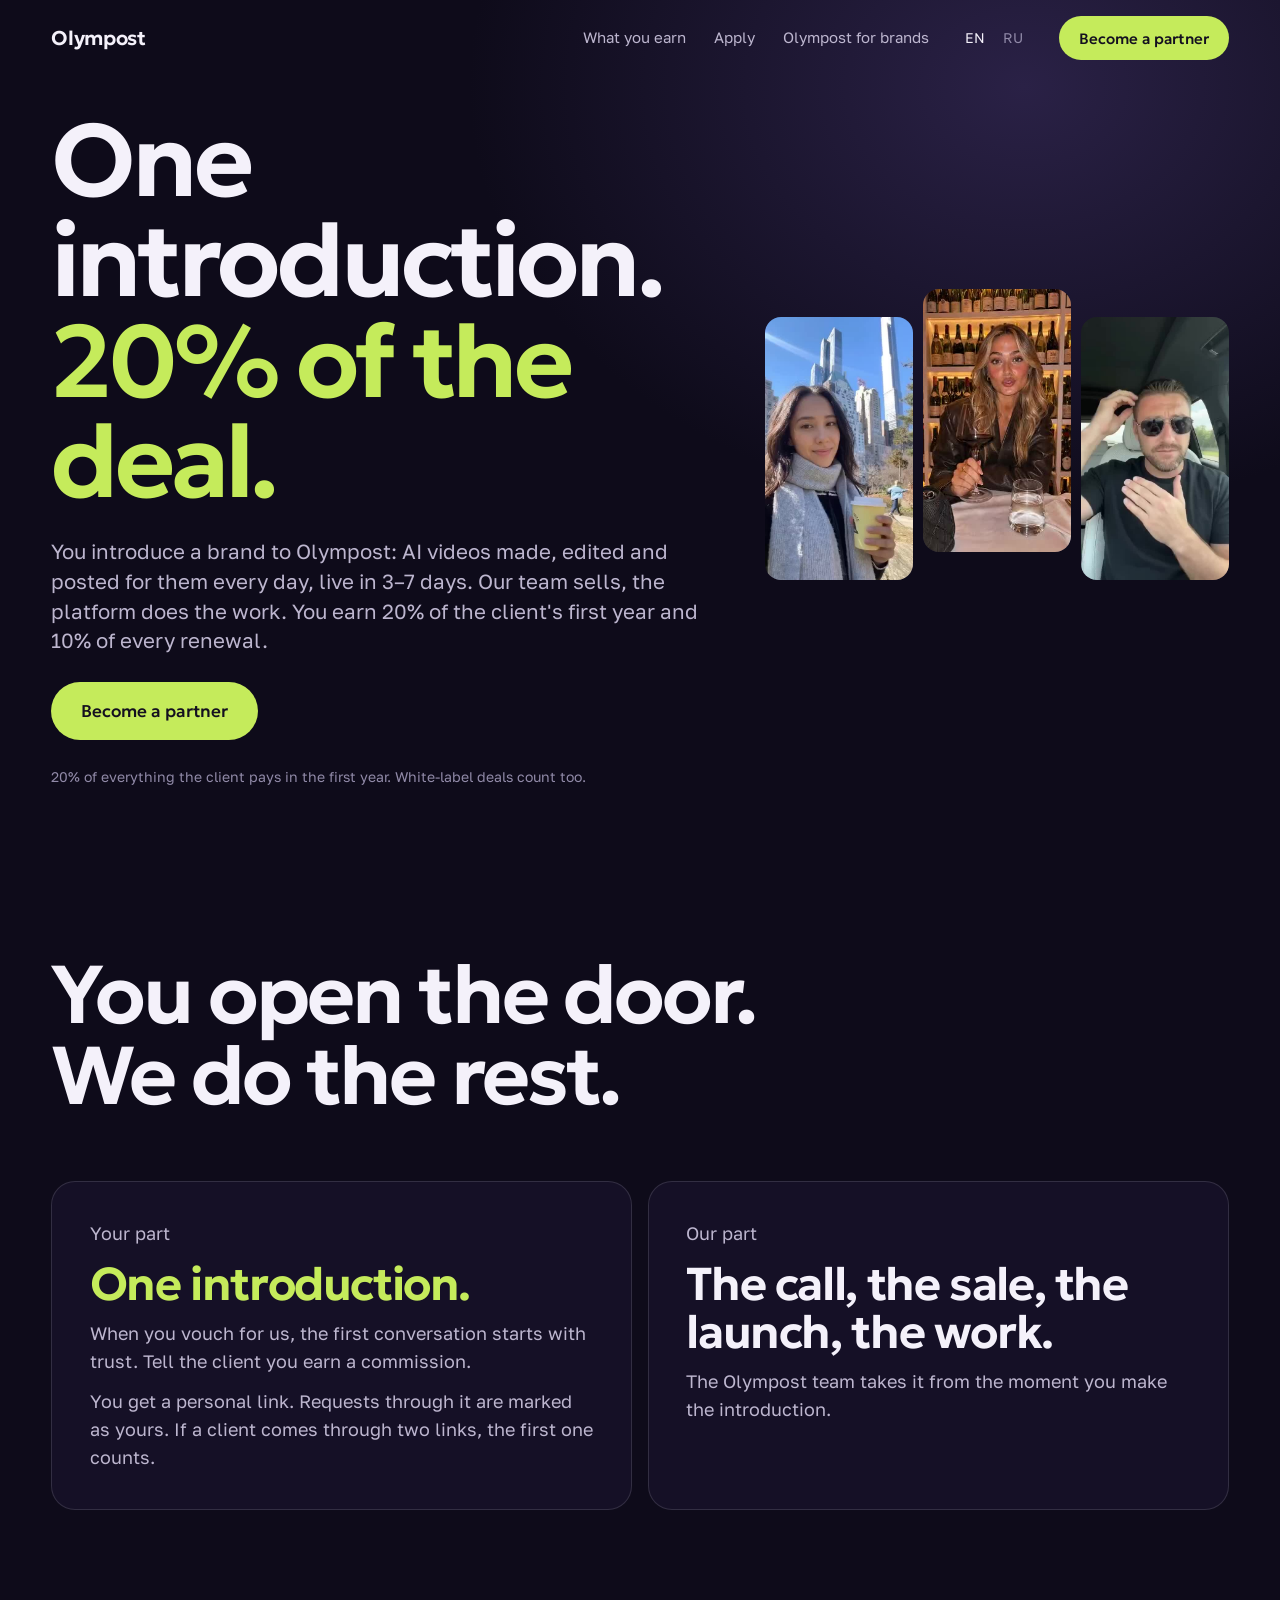
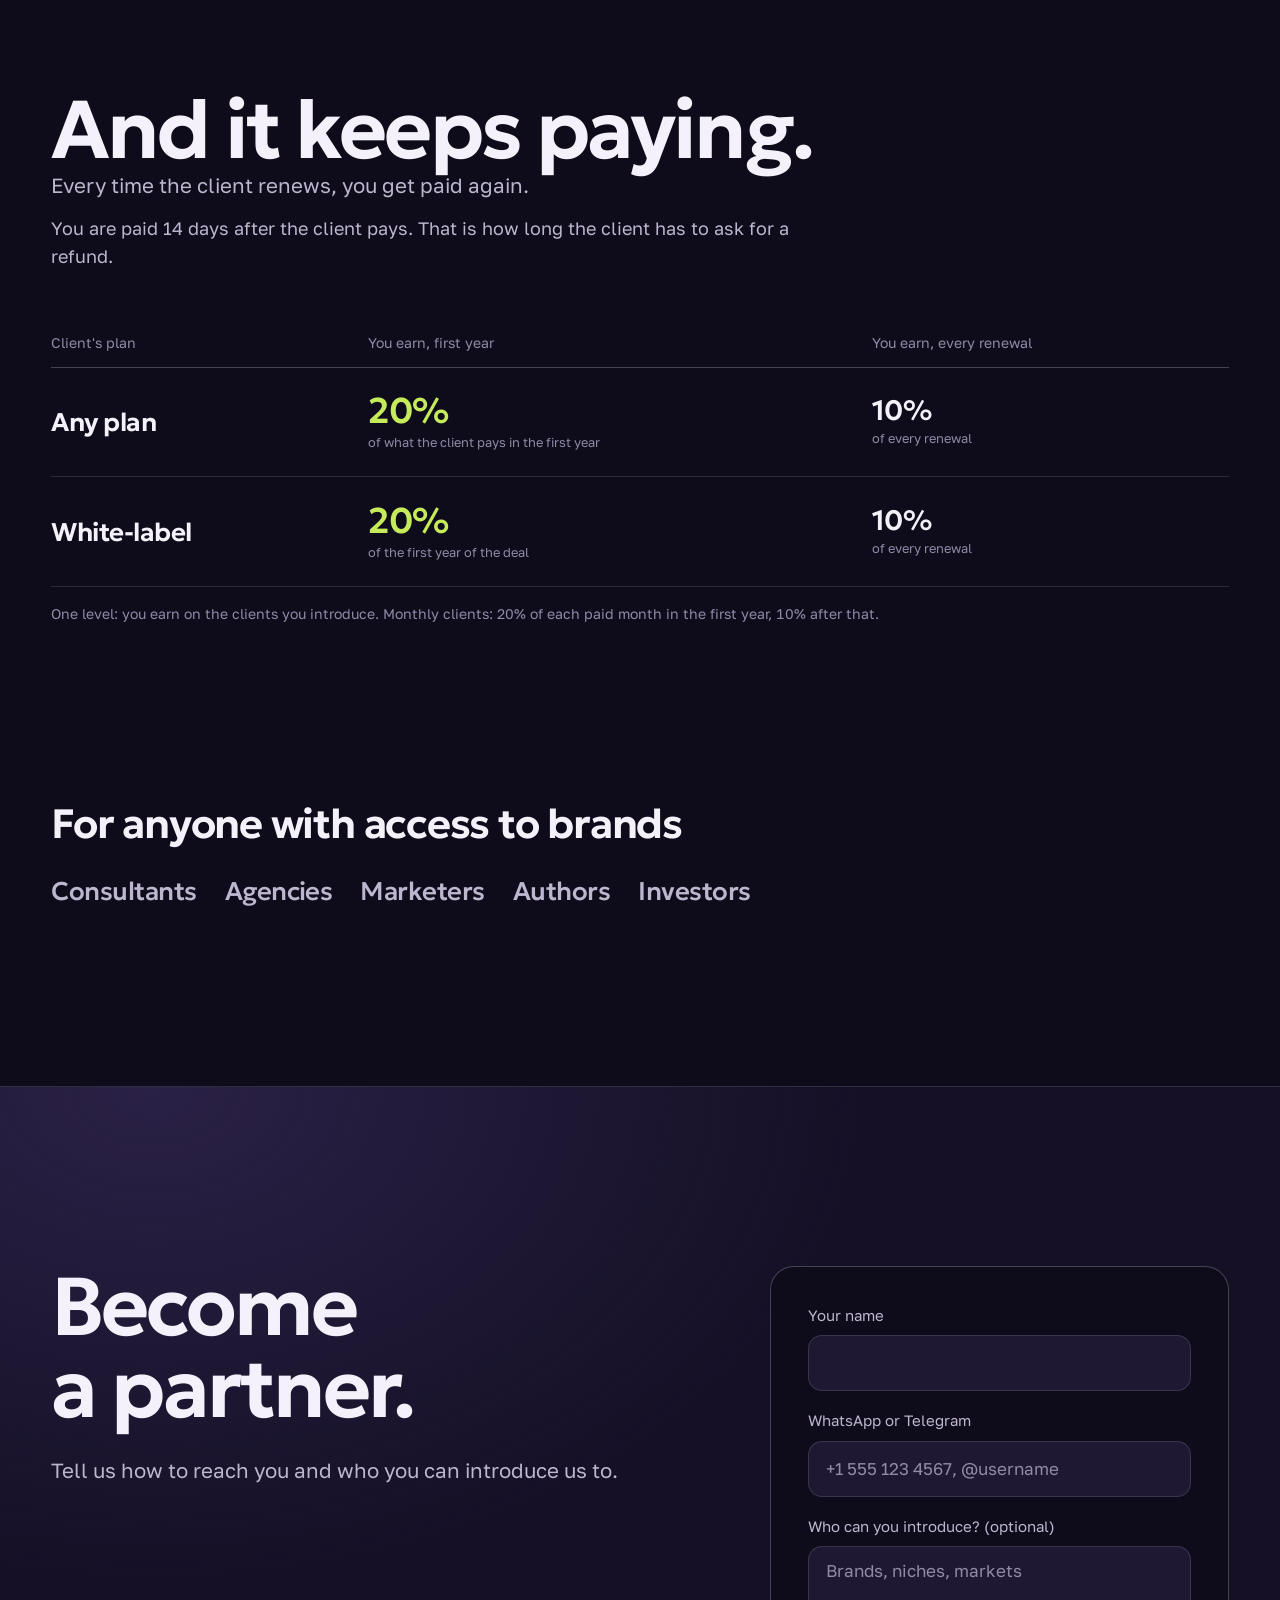
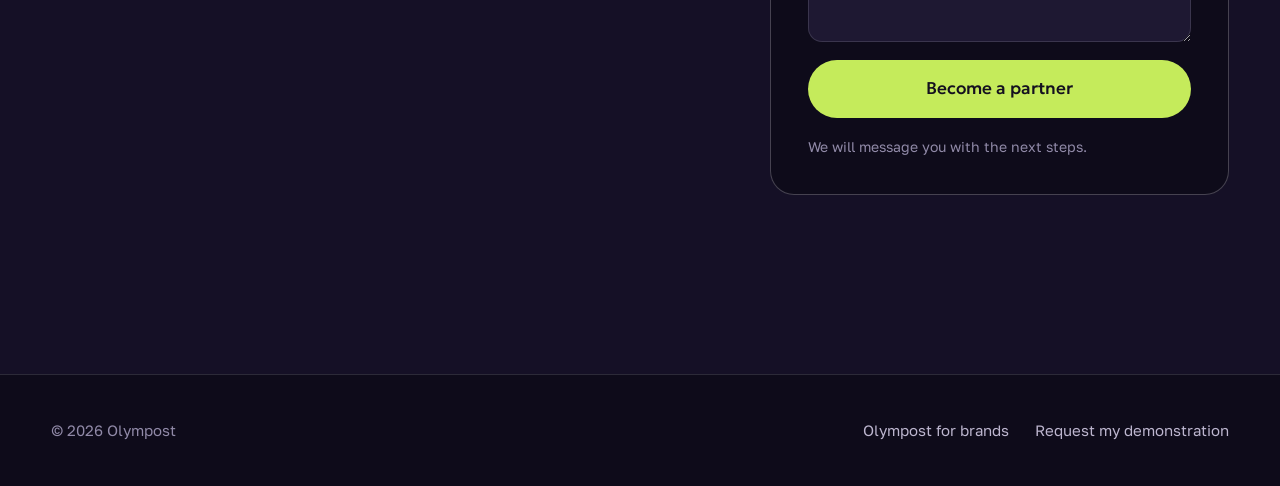
==== commit 264bbfc2: "Partners: remove big numbers, payout after 14 days" ====
--- a/partners/index.html
+++ b/partners/index.html
@@ -75,7 +75,6 @@
         <p data-t="w4">Our part</p>
         <p class="big" data-t="w5">The call, the sale, the launch, the work.</p>
         <p data-t="w6">The Olympost team takes it from the moment you make the introduction.</p>
-        <p class="proof" data-t="w8">100M views a month. 400,000 installs. 1,400+ accounts live.</p>
       </div>
     </div>
   </div>
@@ -85,7 +84,7 @@
   <div class="wrap">
     <h2 id="h-pay" class="rv" data-t="p0">And it keeps paying.</h2>
     <p class="lead rv pay-lead" data-t="p1">Every time the client renews, you get paid again.</p>
-    <p class="rv pay-when" data-t="pw">You are paid 21 days after the client pays, in crypto or to a card. That is how long the client has to ask for a refund.</p>
+    <p class="rv pay-when" data-t="pw">You are paid 14 days after the client pays. That is how long the client has to ask for a refund.</p>
     <table class="pay rv">
       <caption data-t="p2">One level: you earn on the clients you introduce. Monthly clients: 20% of each paid month in the first year, 10% after that.</caption>
       <thead><tr>
@@ -155,7 +154,9 @@
 
 <div class="mbar"><a class="btn" href="#apply" data-t="cta3">Become a partner</a></div>
 
-<script type="application/json" id="i18n-ru">{"title":"Партнёры Olympost. Одно знакомство, 20% от сделки.","p":{"f5":"+7 900 123 45 67, @username","f8":"Бренды, ниши, рынки"},"t":{"skip":"К содержанию","n1":"Сколько вы заработаете","n2":"Заявка","n3":"Olympost для брендов","cta":"Стать партнёром","h1":"Одно знакомство.<br><em>20% от сделки.<\/em>","h2":"Вы знакомите бренд с Olympost: AI-видео для него создаются, монтируются и публикуются каждый день, запуск за 3–7 дней. Продаёт наша команда, работу делает платформа. Вы получаете 20% от первого года клиента и 10% от каждого продления.","cta2":"Стать партнёром","h3":"20% от всего, что клиент платит в первый год. White-label тоже считается.","w0":"Вы открываете дверь. Остальное делаем мы.","w1":"Ваша часть","w2":"Одно знакомство.","w3":"Когда за нас ручаетесь вы, разговор начинается с доверия. Скажите клиенту, что получаете комиссию.","w7":"Вы получаете личную ссылку. Заявки по ней закрепляются за вами. Если клиент пришёл по двум ссылкам, считается первая.","pw":"Выплата приходит через 21 день после оплаты клиента, криптой или на карту. Столько у клиента есть на возврат.","w4":"Наша часть","w5":"Созвон, продажа, запуск, работа.","w6":"Команда Olympost берёт всё на себя с момента знакомства.","p0":"И это не разовая выплата.","p1":"Каждый раз, когда клиент продлевает, вы снова получаете деньги.","p2":"Один уровень: вы зарабатываете на клиентах, которых привели. Помесячные клиенты: 20% от каждого оплаченного месяца первого года, дальше 10%.","p3":"Тариф клиента","p4":"Вы получаете за первый год","p5":"Вы получаете за каждое продление","r1a":"20%<span class=\"sm\">от того, что клиент платит в первый год<\/span>","r1b":"10%<span class=\"sm\">от каждого продления<\/span>","r2a":"20%<span class=\"sm\">от первого года сделки<\/span>","r2b":"10%<span class=\"sm\">от каждого продления<\/span>","o0":"Для всех, у кого есть доступ к брендам","o1":"Консультанты","o2":"Агентства","o3":"Маркетологи","o4":"Авторы","o5":"Инвесторы","f0":"Станьте партнёром.","f1":"Расскажите, как с вами связаться и с кем вы можете нас познакомить.","f2":"Ваше имя","f3":"Укажите имя.","f4":"WhatsApp или Telegram","f6":"Укажите номер WhatsApp с кодом страны или @username в Telegram.","f7":"С кем можете познакомить? (необязательно)","f9":"Стать партнёром","n4":"Olympost для брендов","n5":"Запросить демонстрацию","cta3":"Стать партнёром","f10":"Напишем и расскажем, что дальше.","w8":"100 млн просмотров в месяц. 400 000 установок. 1 400+ аккаунтов в работе.","r1":"Любой тариф"}}</script>
+<script type="application/json" id="i18n-ru">{"title":"Партнёры Olympost. Одно знакомство, 20% от сделки.","p":{"f5":"+7 900 123 45 67, @username","f8":"Бренды, ниши, рынки"},"t":{"skip":"К содержанию","n1":"Сколько вы заработаете","n2":"Заявка","n3":"Olympost для брендов","cta":"Стать партнёром","h1":"Одно знакомство.<br><em>20% от сделки.</em>","h2":"Вы знакомите бренд с Olympost: AI-видео для него создаются, монтируются и публикуются каждый день, запуск за 3–7 дней. Продаёт наша команда, работу делает платформа. Вы получаете 20% от первого года клиента и 10% от каждого продления.","cta2":"Стать партнёром","h3":"20% от всего, что клиент платит в первый год. White-label тоже считается.","w0":"Вы открываете дверь. Остальное делаем мы.","w1":"Ваша часть","w2":"Одно знакомство.","w3":"Когда за нас ручаетесь вы, разговор начинается с доверия. Скажите клиенту, что получаете комиссию.","w7":"Вы получаете личную ссылку. Заявки по ней закрепляются за вами. Если клиент пришёл по двум ссылкам, считается первая.","pw":"Выплата приходит через 14 дней после оплаты клиента. Столько у клиента есть на возврат.","w4":"Наша часть","w5":"Созвон, продажа, запуск, работа.","w6":"Команда Olympost берёт всё на себя с момента знакомства.","p0":"И это не разовая выплата.","p1":"Каждый раз, когда клиент продлевает, вы снова получаете деньги.","p2":"Один уровень: вы зарабатываете на клиентах, которых привели. Помесячные клиенты: 20% от каждого оплаченного месяца первого года, дальше 10%.","p3":"Тариф клиента","p4":"Вы получаете за первый год","p5":"Вы получаете за каждое продление","r1a":"20%<span class=\"sm\">от того, что клиент платит в первый год</span>","r1b":"10%<span class=\"sm\">от каждого продления</span>","r2a":"20%<span class=\"sm\">от первого года сделки</span>","r2b":"10%<span class=\"sm\">от каждого продления</span>","o0":"Для всех, у кого есть доступ к брендам","o1":"Консультанты","o2":"Агентства","o3":"Маркетологи","o4":"Авторы","o5":"Инвесторы","f0":"Станьте партнёром.","f1":"Расскажите, как с вами связаться и с кем вы можете нас познакомить.","f2":"Ваше имя","f3":"Укажите имя.","f4":"WhatsApp или Telegram","f6":"Укажите номер WhatsApp с кодом страны или @username в Telegram.","f7":"С кем можете познакомить? (необязательно)","f9":"Стать партнёром","n4":"Olympost для брендов","n5":"Запросить демонстрацию","cta3":"Стать партнёром","f10":"Напишем и расскажем, что дальше.","r1":"Любой тариф"}}</script>
 <script src="../assets/js/site.js"></script>
+<script async src="https://www.googletagmanager.com/gtag/js?id=G-6XCQYSRX3K"></script>
+<script>window.dataLayer=window.dataLayer||[];function gtag(){dataLayer.push(arguments);}gtag("js",new Date());gtag("config","G-6XCQYSRX3K");document.addEventListener("click",function(e){var a=e.target.closest&&e.target.closest("a");if(!a)return;if(a.href.indexOf("t.me/")>-1)gtag("event","contact_telegram",{link_url:a.href});if(a.href.indexOf("wa.me/")>-1)gtag("event","contact_whatsapp",{link_url:a.href});});</script>
 </body>
 </html>
--- a/assets/css/site.css
+++ b/assets/css/site.css
@@ -349,3 +349,19 @@
 @media (max-width:1180px){.tiers{grid-template-columns:repeat(2,1fr)}}
 @media (max-width:860px){.fit.four{grid-template-columns:1fr}}
 @media (max-width:640px){.tiers{grid-template-columns:1fr}}
+
+/* audit fixes */
+.tier .tier-btn{margin-top:4px;align-self:stretch;text-align:center}
+.calc-more{margin-top:18px;max-width:52em}
+.calc-more>summary{cursor:pointer;color:var(--fg);font-weight:500;list-style:none;display:inline-flex;gap:8px;align-items:center}
+.calc-more>summary::-webkit-details-marker{display:none}
+.calc-more>summary::after{content:"+";color:var(--lime)}
+.calc-more[open]>summary::after{content:"−"}
+.calc-more .value{margin-top:12px}
+.start-note{margin-top:22px}
+.direct{display:flex;flex-wrap:wrap;gap:8px 18px;align-items:center;margin-top:18px;color:var(--fg-2);font-size:15px}
+.direct a{color:var(--fg);text-decoration:underline;text-underline-offset:3px}
+.direct a:hover{color:var(--lime)}
+.wl{margin:14px 0;padding-left:20px;display:grid;gap:10px;color:var(--fg-2)}
+.wl b{color:var(--fg)}
+.clients td:first-child{font-size:clamp(16px,1.6vw,22px)}
